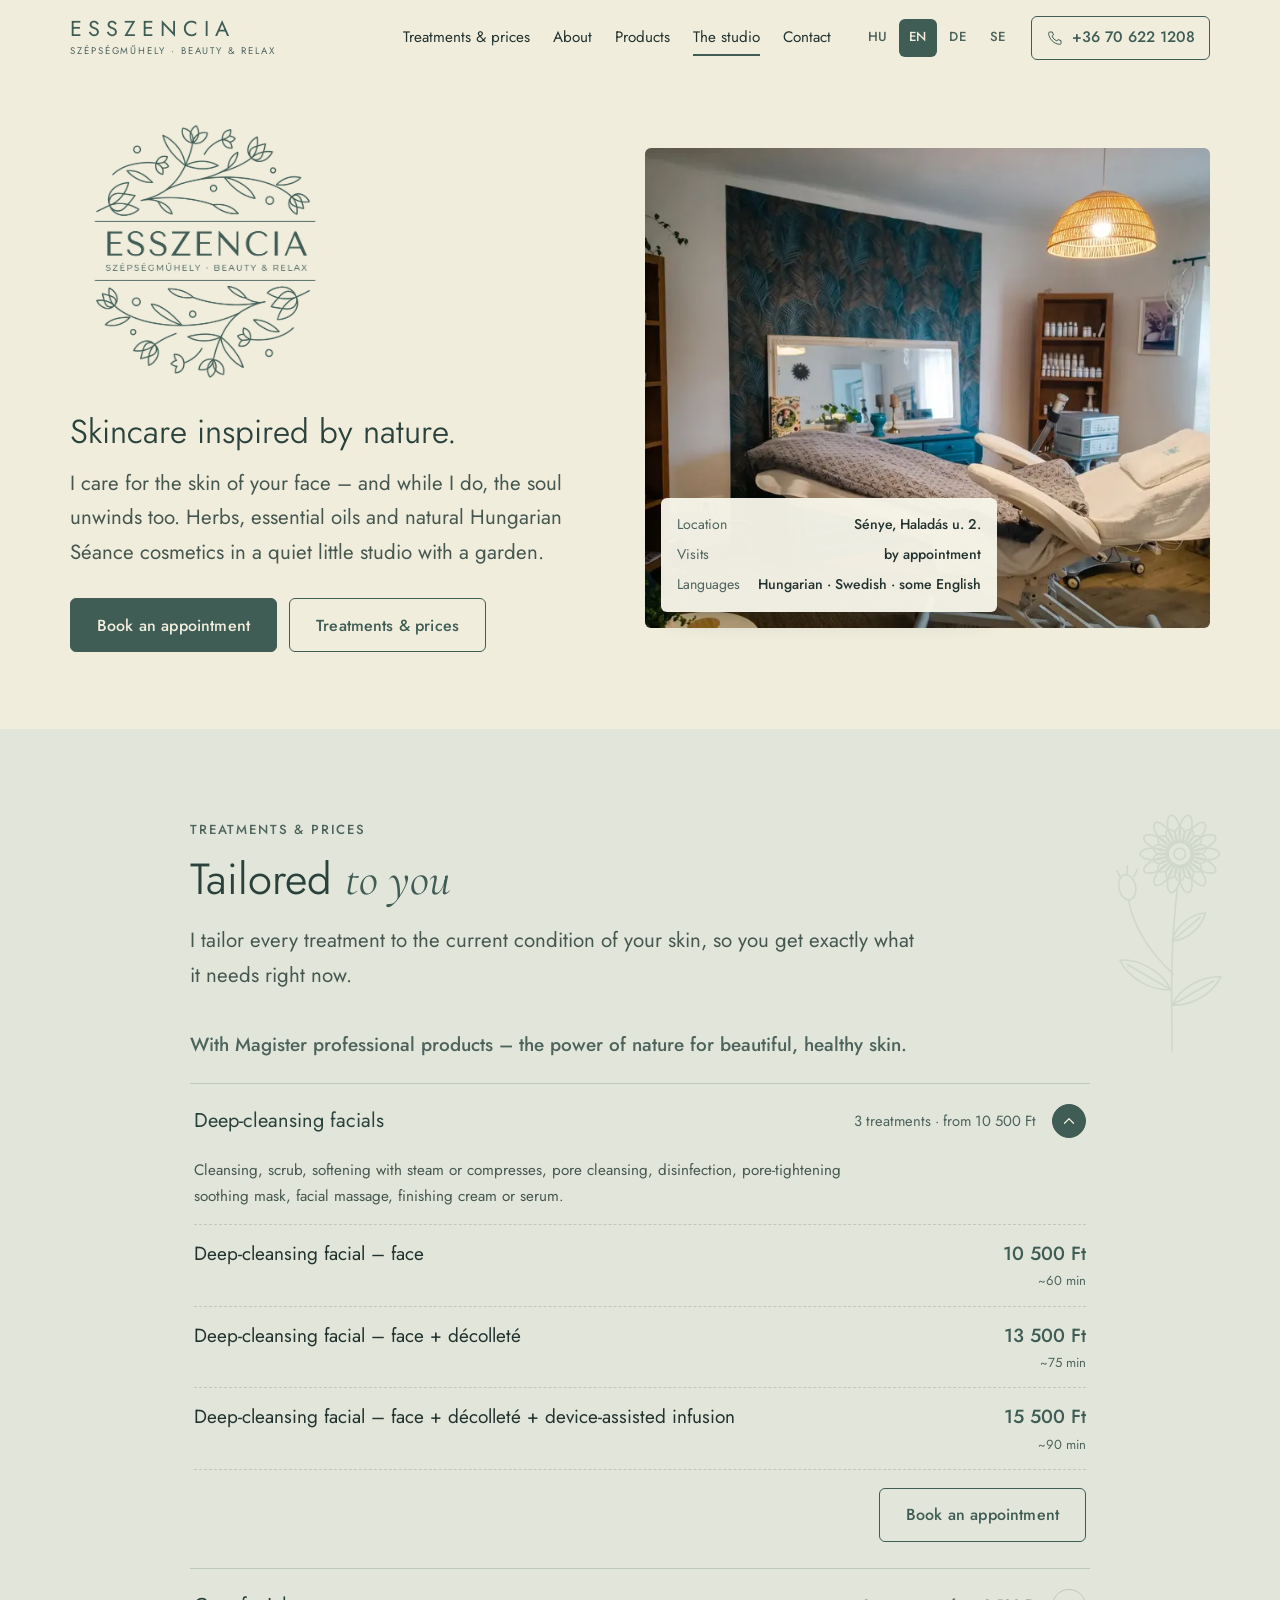
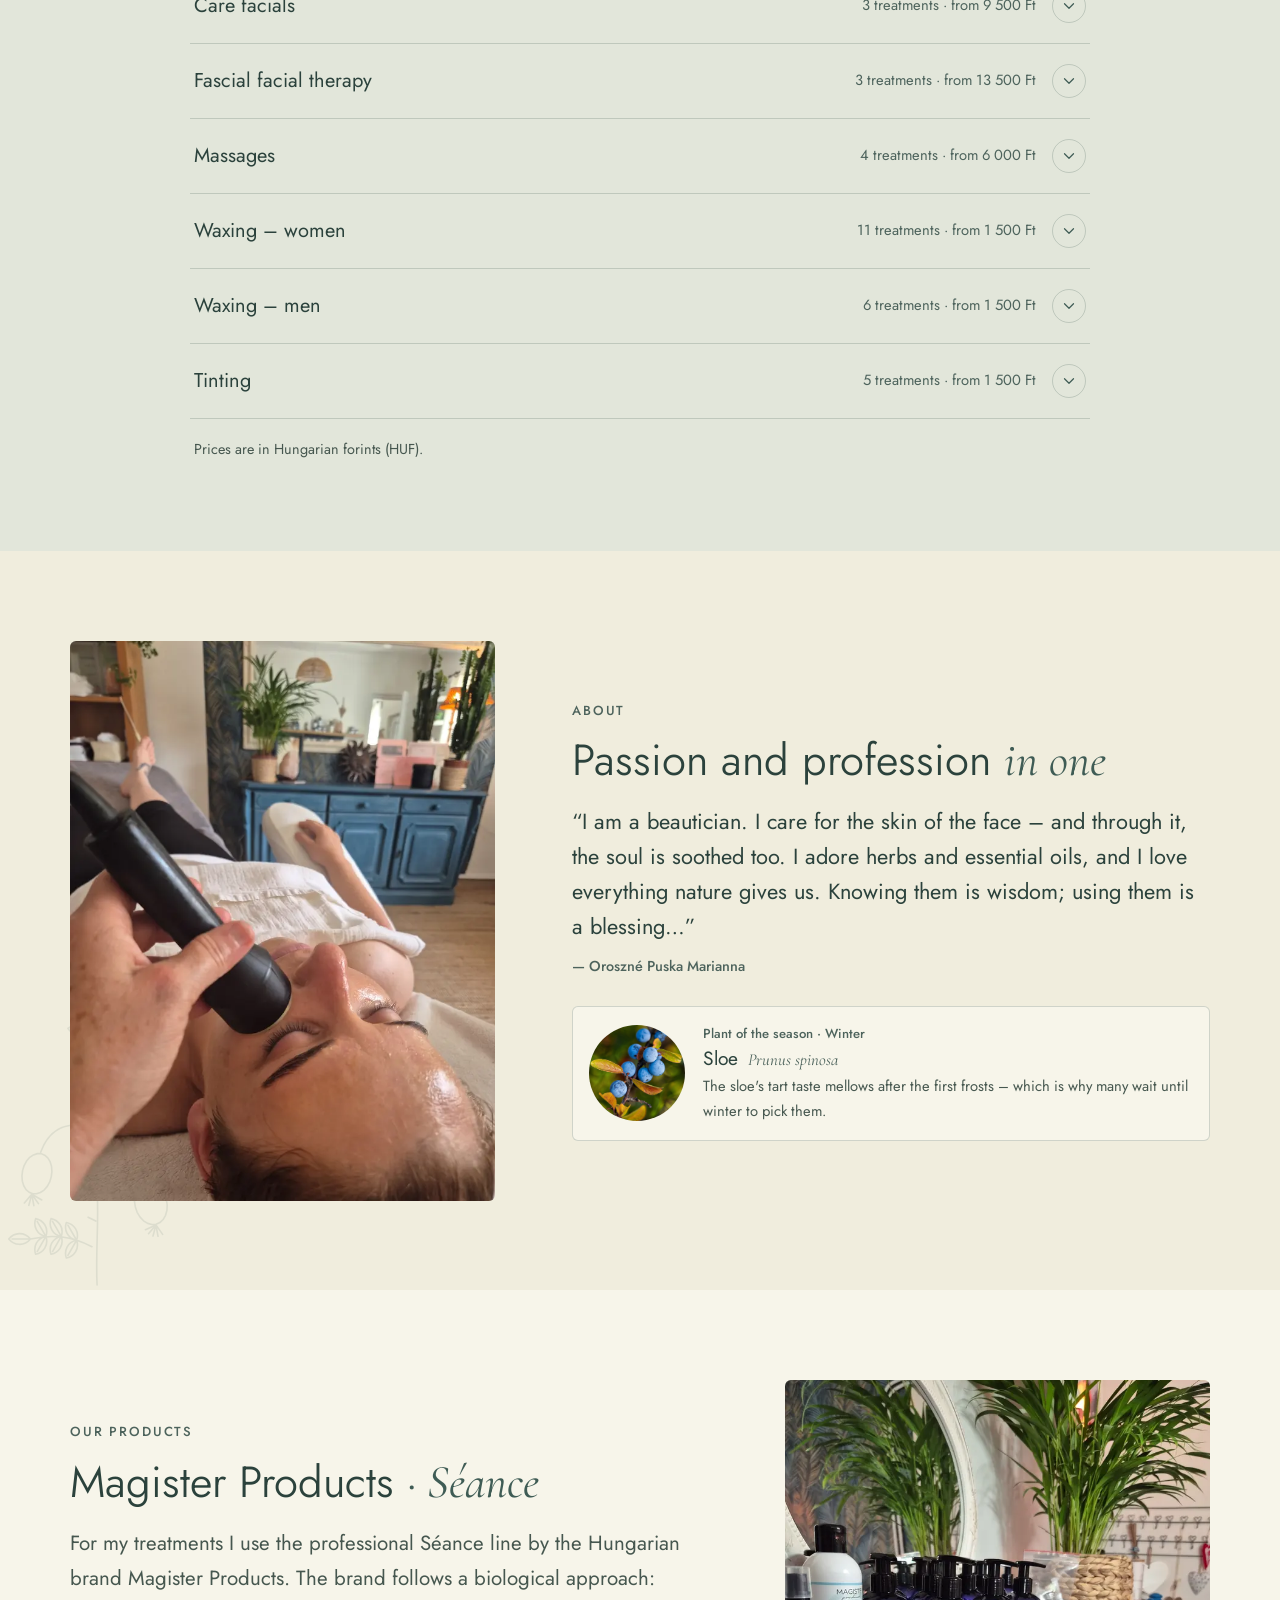
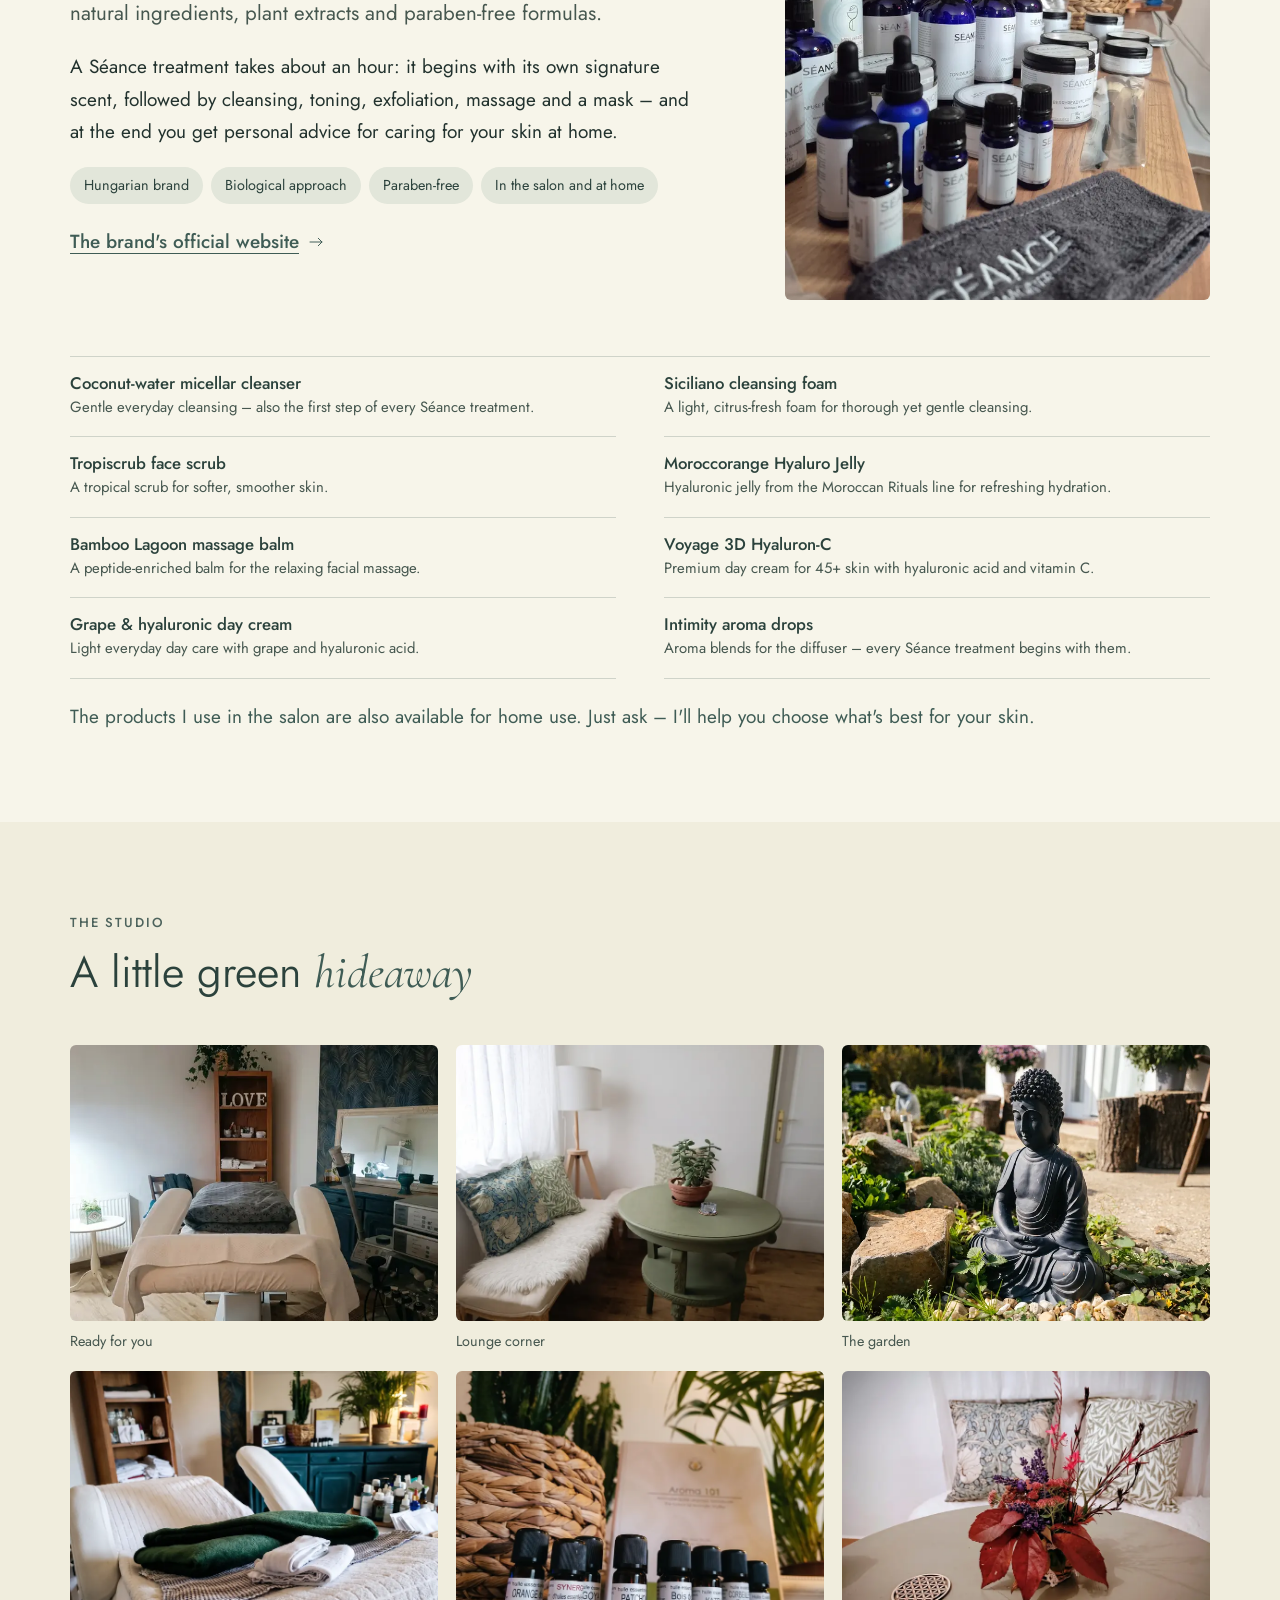
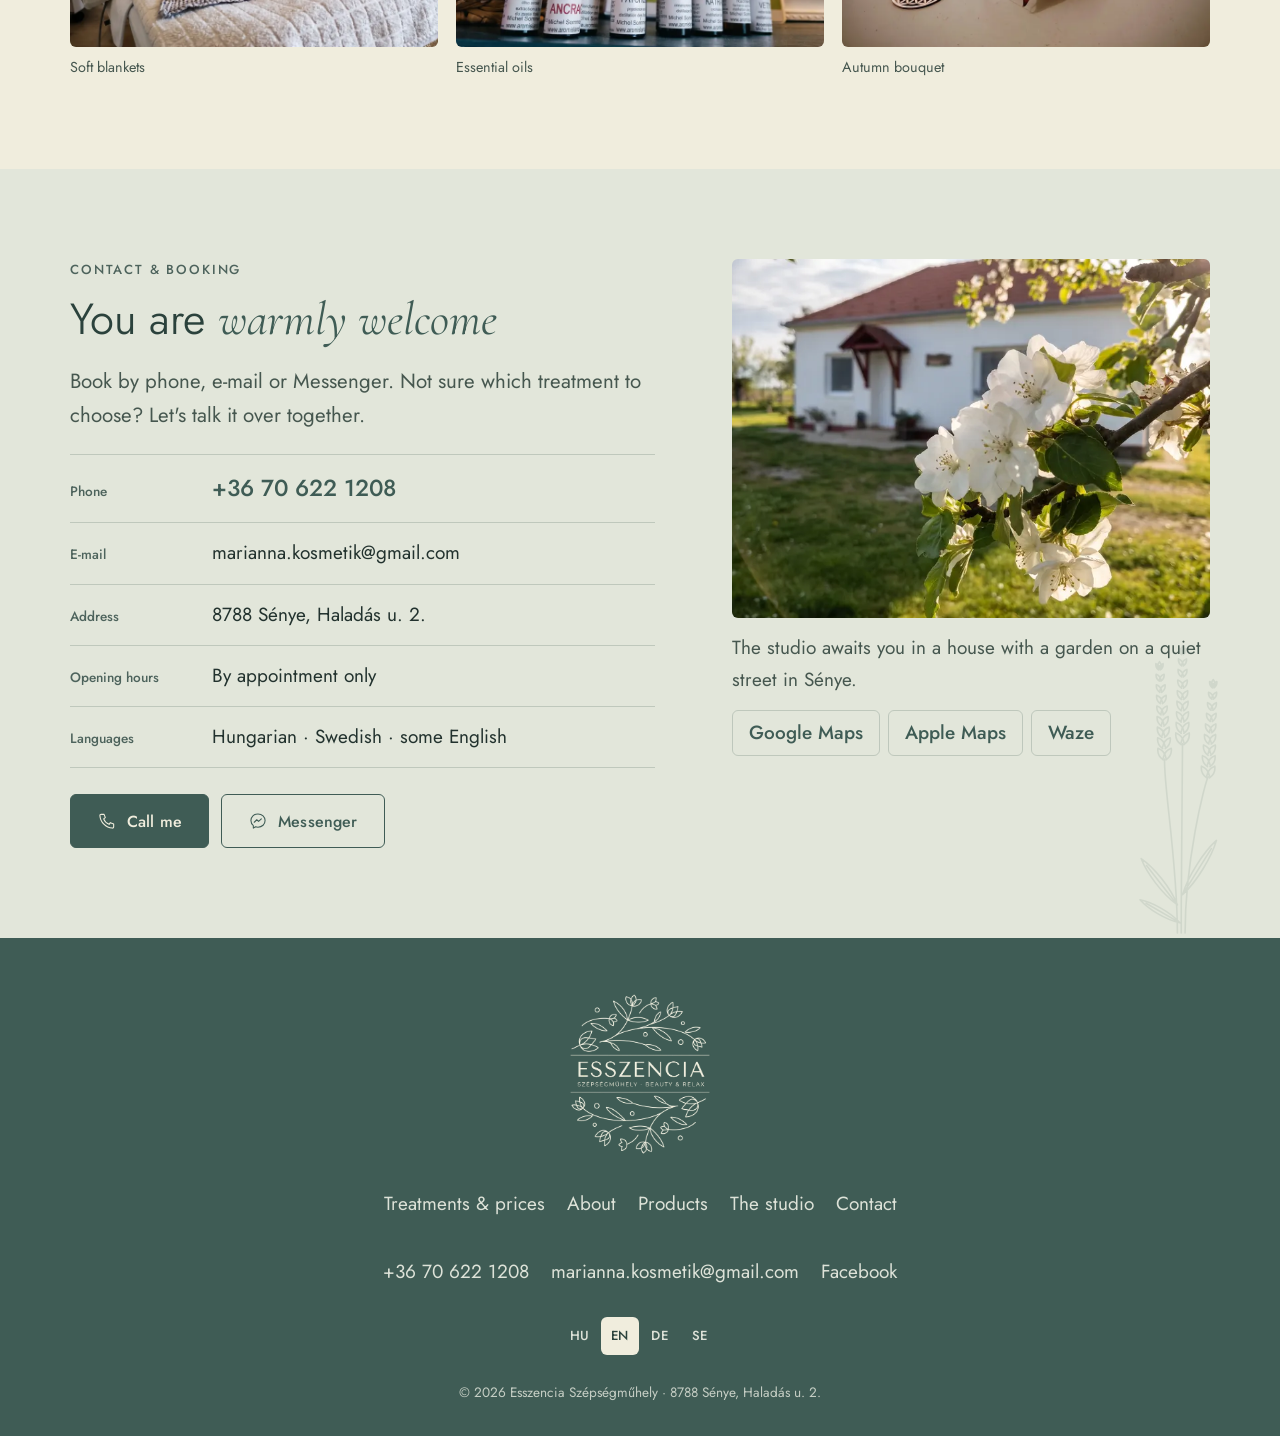
==== adm-esszencia/www/index.html @ ce2be86c "Simpler, calmer layout for an older audience; 15 500 Ft for the 90' facial; SE label for Swedish - P" ====
<!doctype html>
<html lang="hu">
<head>
  <meta charset="utf-8">
  <meta name="viewport" content="width=device-width, initial-scale=1, viewport-fit=cover">
  <title>Esszencia Szépségműhely · Beauty &amp; Relax · Sénye</title>
  <meta name="description" content="Természetközeli kozmetika Sénye szívében. Arckezelések gyógynövényekkel, illóolajokkal és a magyar Magister Products Séance termékeivel. Vi talar svenska.">
  <meta name="theme-color" content="#F0EDDD">
  <link rel="icon" href="favicon.svg" type="image/svg+xml">
  <link rel="apple-touch-icon" href="apple-touch-icon.png">

  <meta property="og:type" content="website">
  <meta property="og:locale" content="hu_HU">
  <meta property="og:title" content="Esszencia Szépségműhely · Beauty &amp; Relax">
  <meta property="og:description" content="Természetközeli arcápolás gyógynövényekkel, illóolajokkal és Séance kozmetikumokkal – Sénye.">
  <meta property="og:image" content="assets/img/og-image.jpg">
  <meta name="twitter:card" content="summary_large_image">

  <link rel="preload" href="assets/fonts/jost-var.woff" as="font" type="font/woff" crossorigin>
  <link rel="stylesheet" href="assets/css/style.css">
  <link rel="preload" as="image" href="assets/img/room-wide-1400.webp" imagesrcset="assets/img/room-wide-800.webp 800w, assets/img/room-wide-1400.webp 1400w, assets/img/room-wide-2000.webp 2000w" imagesizes="(max-width: 900px) 100vw, 52vw">

  <script src="assets/js/early.js"></script>
  <script type="application/ld+json">
  {
    "@context": "https://schema.org",
    "@type": "BeautySalon",
    "name": "Esszencia Szépségműhely · Beauty & Relax",
    "description": "Természetközeli kozmetika gyógynövényekkel, illóolajokkal és Magister Products Séance termékekkel.",
    "telephone": "+36706221208",
    "email": "marianna.kosmetik@gmail.com",
    "address": { "@type": "PostalAddress", "streetAddress": "Haladás u. 2.", "addressLocality": "Sénye", "postalCode": "8788", "addressCountry": "HU" },
    "knowsLanguage": ["hu", "sv", "en"],
    "founder": { "@type": "Person", "name": "Oroszné Puska Marianna" },
    "sameAs": ["https://www.facebook.com/profile.php?id=61572319876098"]
  }
  </script>
</head>
<body>
  <!-- Icon sprite -->
  <svg xmlns="http://www.w3.org/2000/svg" style="display:none">
    <symbol id="i-leaf" viewBox="0 0 24 24"><path fill="none" stroke="currentColor" stroke-width="1.3" stroke-linecap="round" stroke-linejoin="round" d="M4 20C4 11 10 4 20 4c0 10-7 16-16 16Zm0 0 9-9"/></symbol>
    <symbol id="i-sprig" viewBox="0 0 24 24"><g fill="none" stroke="currentColor" stroke-width="1.2" stroke-linecap="round" stroke-linejoin="round"><path d="M12 22V8"/><path d="M12 14c-4 0-6-2-6-6 4 0 6 2 6 6Zm0-3c3.5 0 5.5-2 5.5-5.5C14 5.5 12 7.5 12 11Z"/><path d="M12 8c-1.6-1.2-2-3-1-5 1.8.9 2.4 2.7 1 5Z"/></g></symbol>
    <symbol id="i-bud" viewBox="0 0 24 24"><g fill="none" stroke="currentColor" stroke-width="1.2" stroke-linecap="round" stroke-linejoin="round"><path d="M12 21v-7"/><path d="M12 14c-3.5 0-5.5-2.6-5.5-6.2 1.9 0 3.4.7 4.3 1.9C11.2 7 12 5 12 5s.8 2 1.2 4.7c.9-1.2 2.4-1.9 4.3-1.9 0 3.6-2 6.2-5.5 6.2Z"/><path d="M12 18c-2 0-3.5-1-4-2.6"/></g></symbol>
    <symbol id="i-drop" viewBox="0 0 24 24"><path fill="none" stroke="currentColor" stroke-width="1.2" stroke-linejoin="round" d="M12 3s6 6.4 6 11a6 6 0 0 1-12 0c0-4.6 6-11 6-11Z"/><path fill="none" stroke="currentColor" stroke-width="1.2" stroke-linecap="round" d="M9.5 15a2.6 2.6 0 0 0 2.5 2.5"/></symbol>
    <symbol id="i-petal" viewBox="0 0 24 24"><path fill="none" stroke="currentColor" stroke-width="1.3" stroke-linecap="round" stroke-linejoin="round" d="M12 3c4 3 6 6.5 6 10a6 6 0 0 1-12 0c0-3.5 2-7 6-10Zm0 4v13"/></symbol>
    <symbol id="i-phone" viewBox="0 0 24 24"><path fill="none" stroke="currentColor" stroke-width="1.3" stroke-linejoin="round" d="M5 4h3.5l1.5 4-2 1.5a11 11 0 0 0 6.5 6.5L16 14l4 1.5V19a1.5 1.5 0 0 1-1.6 1.5C10.6 20 4 13.4 3.5 5.6A1.5 1.5 0 0 1 5 4Z"/></symbol>
    <symbol id="i-mail" viewBox="0 0 24 24"><g fill="none" stroke="currentColor" stroke-width="1.3" stroke-linejoin="round"><rect x="3" y="5" width="18" height="14"/><path d="m4 7 8 6 8-6"/></g></symbol>
    <symbol id="i-msg" viewBox="0 0 24 24"><path fill="none" stroke="currentColor" stroke-width="1.3" stroke-linejoin="round" d="M12 3.5c-4.9 0-8.5 3.5-8.5 8 0 2.5 1.1 4.6 2.9 6v3l2.8-1.5c.9.3 1.8.4 2.8.4 4.9 0 8.5-3.5 8.5-7.9S16.9 3.5 12 3.5Z"/><path fill="none" stroke="currentColor" stroke-width="1.3" stroke-linecap="round" stroke-linejoin="round" d="m7.5 13.5 3-3 2.2 2 3.3-3"/></symbol>
    <symbol id="i-arrow" viewBox="0 0 24 24"><path fill="none" stroke="currentColor" stroke-width="1.3" stroke-linecap="round" stroke-linejoin="round" d="M4 12h16m-5-5 5 5-5 5"/></symbol>
    <symbol id="i-chevron" viewBox="0 0 24 24"><path fill="none" stroke="currentColor" stroke-width="1.6" stroke-linecap="round" stroke-linejoin="round" d="m6 9 6 6 6-6"/></symbol>
    <symbol id="i-close" viewBox="0 0 24 24"><path fill="none" stroke="currentColor" stroke-width="1.4" stroke-linecap="round" d="m6 6 12 12M18 6 6 18"/></symbol>
    <symbol id="i-left" viewBox="0 0 24 24"><path fill="none" stroke="currentColor" stroke-width="1.4" stroke-linecap="round" stroke-linejoin="round" d="M20 12H4m5-5-5 5 5 5"/></symbol>
    <symbol id="i-right" viewBox="0 0 24 24"><path fill="none" stroke="currentColor" stroke-width="1.4" stroke-linecap="round" stroke-linejoin="round" d="M4 12h16m-5-5 5 5-5 5"/></symbol>
    <!-- Botanical line drawings (rosehip, lavender, chamomile, calendula, sage) -->
    <symbol id="b-rosehip" viewBox="0 0 170 240"><path fill="none" stroke="currentColor" stroke-width="1.6" stroke-linecap="round" stroke-linejoin="round" vector-effect="non-scaling-stroke" d="M86 236C84 196 92 160 78 124C70 100 74 70 92 40M80 132C100 128 118 136 126 154M78 112C60 108 48 116 42 132M90 46C104 40 116 44 122 56M140.1 169L140.8 173.3L140.6 177.6L139.5 181.5L137.6 184.8L135.1 187.2L132.1 188.5L128.8 188.7L125.5 187.8L122.3 185.8L119.6 182.9L117.3 179.2L115.9 175L115.2 170.7L115.4 166.4L116.5 162.5L118.4 159.2L120.9 156.8L123.9 155.5L127.2 155.3L130.5 156.2L133.7 158.2L136.4 161.1L138.7 164.8L140.1 169ZM132 189l5.2 7.4M132 189l1.6 8.9M132 189l-2.3 8.7M132 189l-5.8 6.9M132 189l-8.2 3.8M50.2 151.4L49 155.4L47.1 158.9L44.6 161.8L41.7 163.7L38.7 164.7L35.7 164.7L32.9 163.5L30.5 161.4L28.7 158.4L27.6 154.8L27.3 150.7L27.8 146.6L29 142.6L30.9 139.1L33.4 136.2L36.3 134.3L39.3 133.3L42.3 133.3L45.1 134.5L47.5 136.6L49.3 139.6L50.4 143.2L50.7 147.3L50.2 151.4ZM35 165l7.8 4.5M35 165l5.2 7.4M35 165l1.6 8.9M35 165l-2.3 8.7M35 165l-5.8 6.9M135.2 65.3L136.3 68.4L136.7 71.5L136.4 74.5L135.5 77.1L134 79.1L132.1 80.4L129.8 81L127.3 80.7L124.8 79.7L122.4 77.9L120.4 75.5L118.8 72.7L117.7 69.6L117.3 66.5L117.6 63.5L118.5 60.9L120 58.9L121.9 57.6L124.2 57L126.7 57.3L129.2 58.3L131.6 60.1L133.6 62.5L135.2 65.3ZM131 81l3.5 6.1M131 81l-0.4 7M131 81l-4.2 5.6M131 81l-6.6 2.4M85 186l-6-3M80 150l6-4M88 88l-6-2M82 206C66 198 52 196 34 200M70 201C72.4 194.1 68 188.3 62 187.1C60 192.9 62.8 199.6 70 201ZM70 201L63.2 189.2M70 201C62.8 202.4 60 209.1 62 214.9C68 213.7 72.4 207.9 70 201ZM70 201L63.2 212.8M58 198C60.4 191.1 56 185.3 50 184.1C48 189.9 50.8 196.6 58 198ZM58 198L51.2 186.2M58 198C50.8 199.4 48 206.1 50 211.9C56 210.7 60.4 204.9 58 198ZM58 198L51.2 209.8M46 198C48.4 191.1 44 185.3 38 184.1C36 189.9 38.8 196.6 46 198ZM46 198L39.2 186.2M46 198C38.8 199.4 36 206.1 38 211.9C44 210.7 48.4 204.9 46 198ZM46 198L39.2 209.8M34 200C28.9 194 21.2 194.9 17 200C21.2 205.1 28.9 206 34 200ZM34 200L19.6 200M88 58C78 44 74 30 74 14M84 50C89.3 54.1 95.8 52.2 98.8 47.4C94.3 43.9 87.6 44.3 84 50ZM84 50L96.6 47.8M84 50C80.4 44.3 73.7 43.9 69.2 47.4C72.2 52.2 78.7 54.1 84 50ZM84 50L71.4 47.8M78 38C83.3 42.1 89.8 40.2 92.8 35.4C88.3 31.9 81.6 32.3 78 38ZM78 38L90.6 35.8M78 38C74.4 32.3 67.7 31.9 63.2 35.4C66.2 40.2 72.7 42.1 78 38ZM78 38L65.4 35.8M74 14C79.5 9.5 78.7 2.8 74 -1C69.3 2.7 68.5 9.5 74 14ZM74 14L74 1.2"/></symbol>
    <symbol id="b-lavender" viewBox="0 0 170 240"><path fill="none" stroke="currentColor" stroke-width="1.6" stroke-linecap="round" stroke-linejoin="round" vector-effect="non-scaling-stroke" d="M80 236C80 180 69.0 120 70 100M68.9 100.7Q64 97.3 64.8 91.6Q70.2 93.5 71.1 99.3M68.9 99.3Q69.8 93.5 75.2 91.6Q76 97.3 71.1 100.7M68.5 91.9Q63.9 88.7 64.6 83.4Q69.7 85.1 70.5 90.6M68.5 90.6Q69.3 85.1 74.4 83.4Q75.1 88.7 70.5 91.9M68 83.1Q63.7 80.1 64.4 75.1Q69.2 76.7 70 81.9M68 81.9Q68.8 76.7 73.6 75.1Q74.3 80.1 70 83.1M67.6 74.3Q63.6 71.5 64.2 66.8Q68.7 68.3 69.4 73.2M67.6 73.2Q68.3 68.3 72.8 66.8Q73.4 71.5 69.4 74.3M67.2 65.5Q63.4 62.9 64 58.6Q68.2 60 68.8 64.5M67.2 64.5Q67.8 60 72 58.6Q72.6 62.9 68.8 65.5M66.7 56.7Q63.3 54.3 63.8 50.3Q67.6 51.6 68.3 55.8M66.7 55.8Q67.4 51.6 71.2 50.3Q71.7 54.3 68.3 56.7M66.3 47.9Q63.1 45.7 63.6 42Q67.1 43.2 67.7 47.1M66.3 47.1Q66.9 43.2 70.4 42Q70.9 45.7 67.7 47.9M65.9 39.2Q62.9 37.2 63.4 33.8Q66.6 34.9 67.1 38.3M65.9 38.3Q66.4 34.9 69.6 33.8Q70.1 37.2 67.1 39.2M65.4 30.4Q62.8 28.6 63.2 25.5Q66.1 26.5 66.6 29.6M65.4 29.6Q65.9 26.5 68.8 25.5Q69.2 28.6 66.6 30.4M65.2 30Q63.6 26.7 66 24Q68.4 26.7 66.8 30M86 236C86 180 101.0 120 104 114M102.9 114.7Q98 111.3 98.8 105.6Q104.2 107.5 105.1 113.3M102.9 113.3Q103.8 107.5 109.2 105.6Q110 111.3 105.1 114.7M103.5 105.9Q98.9 102.7 99.6 97.4Q104.7 99.1 105.5 104.6M103.5 104.6Q104.3 99.1 109.4 97.4Q110.1 102.7 105.5 105.9M104 97.1Q99.7 94.1 100.4 89.1Q105.2 90.7 106 95.9M104 95.9Q104.8 90.7 109.6 89.1Q110.3 94.1 106 97.1M104.6 88.3Q100.6 85.5 101.2 80.8Q105.7 82.3 106.4 87.2M104.6 87.2Q105.3 82.3 109.8 80.8Q110.4 85.5 106.4 88.3M105.2 79.5Q101.4 76.9 102 72.6Q106.2 74 106.8 78.5M105.2 78.5Q105.8 74 110 72.6Q110.6 76.9 106.8 79.5M105.7 70.7Q102.3 68.3 102.8 64.3Q106.6 65.6 107.3 69.8M105.7 69.8Q106.4 65.6 110.2 64.3Q110.7 68.3 107.3 70.7M106.3 61.9Q103.1 59.7 103.6 56Q107.1 57.2 107.7 61.1M106.3 61.1Q106.9 57.2 110.4 56Q110.9 59.7 107.7 61.9M106.9 53.2Q103.9 51.2 104.4 47.8Q107.6 48.9 108.1 52.3M106.9 52.3Q107.4 48.9 110.6 47.8Q111.1 51.2 108.1 53.2M107.4 44.4Q104.8 42.6 105.2 39.5Q108.1 40.5 108.6 43.6M107.4 43.6Q107.9 40.5 110.8 39.5Q111.2 42.6 108.6 44.4M107.2 44Q105.6 40.7 108 38Q110.4 40.7 108.8 44M83 236C83 180 83.5 120 84 88M82.9 88.7Q78 85.3 78.8 79.6Q84.2 81.5 85.1 87.3M82.9 87.3Q83.8 81.5 89.2 79.6Q90 85.3 85.1 88.7M83 79.9Q78.4 76.7 79.1 71.4Q84.2 73.1 85 78.6M83 78.6Q83.8 73.1 88.9 71.4Q89.6 76.7 85 79.9M83 71.1Q78.7 68.1 79.4 63.1Q84.2 64.7 85 69.9M83 69.9Q83.8 64.7 88.6 63.1Q89.3 68.1 85 71.1M83.1 62.3Q79.1 59.5 79.7 54.8Q84.2 56.3 84.9 61.2M83.1 61.2Q83.8 56.3 88.3 54.8Q88.9 59.5 84.9 62.3M83.2 53.5Q79.4 50.9 80 46.6Q84.2 48 84.8 52.5M83.2 52.5Q83.8 48 88 46.6Q88.6 50.9 84.8 53.5M83.2 44.7Q79.8 42.3 80.3 38.3Q84.1 39.6 84.8 43.8M83.2 43.8Q83.9 39.6 87.7 38.3Q88.2 42.3 84.8 44.7M83.3 35.9Q80.1 33.7 80.6 30Q84.1 31.2 84.7 35.1M83.3 35.1Q83.9 31.2 87.4 30Q87.9 33.7 84.7 35.9M83.4 27.2Q80.4 25.2 80.9 21.8Q84.1 22.9 84.6 26.3M83.4 26.3Q83.9 22.9 87.1 21.8Q87.6 25.2 84.6 27.2M83.4 18.4Q80.8 16.6 81.2 13.5Q84.1 14.5 84.6 17.6M83.4 17.6Q83.9 14.5 86.8 13.5Q87.2 16.6 84.6 18.4M83.2 18Q81.6 14.7 84 12Q86.4 14.7 84.8 18M80 214C74.8 200.5 61.6 184.6 51.7 177.8C55.9 189 68.2 205.7 80 214ZM80 214L55.9 183.2M84 206C95.5 195.5 106.9 176.1 110.5 163.6C100.8 172.3 88.4 191.1 84 206ZM84 206L106.5 170M82 228C74.4 219.5 60.1 211.8 50.8 210C57.1 217.2 70.8 225.7 82 228ZM82 228L55.5 212.7"/></symbol>
    <symbol id="b-chamomile" viewBox="0 0 170 240"><path fill="none" stroke="currentColor" stroke-width="1.6" stroke-linecap="round" stroke-linejoin="round" vector-effect="non-scaling-stroke" d="M84 236C82 190 74 130 62 74M80 170C94 140 106 120 112 103M78 130C82 96 86 70 86 42M55.7 62a6.3 6.3 0 1 0 12.6 0a6.3 6.3 0 1 0 -12.6 0M64.2 63a0.6 0.6 0 1 0 1.2 0a0.6 0.6 0 1 0 -1.2 0M61.3 65a0.6 0.6 0 1 0 1.2 0a0.6 0.6 0 1 0 -1.2 0M58.5 62.8a0.6 0.6 0 1 0 1.2 0a0.6 0.6 0 1 0 -1.2 0M59.7 59.5a0.6 0.6 0 1 0 1.2 0a0.6 0.6 0 1 0 -1.2 0M63.2 59.6a0.6 0.6 0 1 0 1.2 0a0.6 0.6 0 1 0 -1.2 0M85.2 62L85 62.8L84.2 63.5L82.9 64.1L81.2 64.6L79.3 64.9L77.2 65L75.1 64.9L73.2 64.6L71.6 64.1L70.3 63.5L69.5 62.8L69.2 62L69.5 61.2L70.3 60.5L71.6 59.9L73.2 59.4L75.1 59.1L77.2 59L79.3 59.1L81.2 59.4L82.9 59.9L84.2 60.5L85 61.2L85.2 62ZM82.6 72.8L82 73.4L80.9 73.6L79.5 73.6L77.8 73.2L76 72.6L74.1 71.7L72.3 70.7L70.7 69.5L69.5 68.3L68.6 67.2L68.3 66.2L68.4 65.3L69 64.8L70 64.5L71.4 64.6L73.1 64.9L75 65.5L76.9 66.4L78.7 67.5L80.2 68.6L81.5 69.8L82.3 71L82.7 72L82.6 72.8ZM75.2 81.1L74.4 81.4L73.4 81.1L72.1 80.4L70.8 79.3L69.4 77.9L68.2 76.2L67.1 74.5L66.2 72.7L65.7 71.1L65.5 69.7L65.6 68.6L66.1 67.9L66.9 67.7L67.9 68L69.2 68.7L70.5 69.8L71.9 71.2L73.1 72.8L74.2 74.6L75.1 76.4L75.6 78L75.8 79.4L75.7 80.5L75.2 81.1ZM64.8 85.1L64 84.9L63.2 84.2L62.4 83L61.7 81.4L61.2 79.5L60.9 77.5L60.7 75.4L60.8 73.4L61 71.7L61.5 70.4L62.1 69.5L62.9 69.1L63.7 69.3L64.5 70L65.3 71.2L65.9 72.8L66.5 74.7L66.8 76.8L67 78.8L66.9 80.8L66.6 82.5L66.2 83.8L65.5 84.7L64.8 85.1ZM53.8 83.7L53.1 83.2L52.7 82.2L52.6 80.8L52.7 79.1L53.2 77.2L53.8 75.2L54.6 73.3L55.6 71.6L56.6 70.2L57.7 69.2L58.6 68.7L59.4 68.7L60.1 69.3L60.5 70.3L60.6 71.7L60.5 73.4L60 75.3L59.4 77.3L58.6 79.2L57.6 80.9L56.6 82.3L55.5 83.3L54.6 83.8L53.8 83.7ZM44.6 77.4L44.3 76.7L44.4 75.6L44.9 74.3L45.9 72.8L47.1 71.3L48.6 69.9L50.2 68.5L51.9 67.5L53.4 66.7L54.8 66.4L55.9 66.4L56.6 66.8L56.9 67.5L56.8 68.6L56.3 69.9L55.3 71.4L54.1 72.9L52.6 74.3L51 75.6L49.3 76.7L47.8 77.4L46.4 77.8L45.3 77.8L44.6 77.4ZM39.4 67.6L39.5 66.7L40.1 65.9L41.2 64.9L42.7 64.1L44.5 63.3L46.5 62.7L48.5 62.3L50.5 62.2L52.2 62.2L53.6 62.5L54.6 63L55 63.7L54.9 64.5L54.3 65.4L53.2 66.3L51.7 67.2L49.9 68L47.9 68.6L45.9 69L43.9 69.1L42.2 69.1L40.8 68.8L39.9 68.3L39.4 67.6ZM39.4 56.4L39.9 55.7L40.8 55.2L42.2 54.9L43.9 54.9L45.9 55L47.9 55.4L49.9 56L51.7 56.8L53.2 57.7L54.3 58.6L54.9 59.5L55 60.3L54.6 61L53.6 61.5L52.2 61.8L50.5 61.8L48.5 61.7L46.5 61.3L44.5 60.7L42.7 59.9L41.2 59.1L40.1 58.1L39.5 57.3L39.4 56.4ZM44.6 46.6L45.3 46.2L46.4 46.2L47.8 46.6L49.3 47.3L51 48.4L52.6 49.7L54.1 51.1L55.3 52.6L56.3 54.1L56.8 55.4L56.9 56.5L56.6 57.2L55.9 57.6L54.8 57.6L53.4 57.3L51.9 56.5L50.2 55.5L48.6 54.1L47.1 52.7L45.9 51.2L44.9 49.7L44.4 48.4L44.3 47.3L44.6 46.6ZM53.8 40.3L54.6 40.2L55.5 40.7L56.6 41.7L57.6 43.1L58.6 44.8L59.4 46.7L60 48.7L60.5 50.6L60.6 52.3L60.5 53.7L60.1 54.7L59.4 55.3L58.6 55.3L57.7 54.8L56.6 53.8L55.6 52.4L54.6 50.7L53.8 48.8L53.2 46.8L52.7 44.9L52.6 43.2L52.7 41.8L53.1 40.8L53.8 40.3ZM64.8 38.9L65.5 39.3L66.2 40.2L66.6 41.5L66.9 43.2L67 45.2L66.8 47.2L66.5 49.3L65.9 51.2L65.3 52.8L64.5 54L63.7 54.7L62.9 54.9L62.1 54.5L61.5 53.6L61 52.3L60.8 50.6L60.7 48.6L60.9 46.5L61.2 44.5L61.7 42.6L62.4 41L63.2 39.8L64 39.1L64.8 38.9ZM75.2 42.9L75.7 43.5L75.8 44.6L75.6 46L75.1 47.6L74.2 49.4L73.1 51.2L71.9 52.8L70.5 54.2L69.2 55.3L67.9 56L66.9 56.3L66.1 56.1L65.6 55.4L65.5 54.3L65.7 52.9L66.2 51.3L67.1 49.5L68.2 47.8L69.4 46.1L70.8 44.7L72.1 43.6L73.4 42.9L74.4 42.6L75.2 42.9ZM82.6 51.2L82.7 52L82.3 53L81.5 54.2L80.2 55.4L78.7 56.5L76.9 57.6L75 58.5L73.1 59.1L71.4 59.4L70 59.5L69 59.2L68.4 58.7L68.3 57.8L68.6 56.8L69.5 55.7L70.7 54.5L72.3 53.3L74.1 52.3L76 51.4L77.8 50.8L79.5 50.4L80.9 50.4L82 50.6L82.6 51.2ZM106.5 92a5.5 5.5 0 1 0 10.9 0a5.5 5.5 0 1 0 -10.9 0M113.8 92.9a0.6 0.6 0 1 0 1.2 0a0.6 0.6 0 1 0 -1.2 0M111.3 94.6a0.6 0.6 0 1 0 1.2 0a0.6 0.6 0 1 0 -1.2 0M108.9 92.7a0.6 0.6 0 1 0 1.2 0a0.6 0.6 0 1 0 -1.2 0M109.9 89.8a0.6 0.6 0 1 0 1.2 0a0.6 0.6 0 1 0 -1.2 0M113 90a0.6 0.6 0 1 0 1.2 0a0.6 0.6 0 1 0 -1.2 0M132.2 92L131.9 92.7L131.2 93.3L130.1 93.8L128.7 94.3L127 94.5L125.2 94.6L123.4 94.5L121.7 94.3L120.3 93.8L119.2 93.3L118.5 92.7L118.2 92L118.5 91.3L119.2 90.7L120.3 90.2L121.7 89.7L123.4 89.5L125.2 89.4L127 89.5L128.7 89.7L130.1 90.2L131.2 90.7L131.9 91.3L132.2 92ZM129.8 101.4L129.3 101.8L128.4 102.1L127.2 102L125.7 101.7L124.1 101.2L122.5 100.4L120.9 99.5L119.6 98.5L118.5 97.5L117.7 96.5L117.4 95.6L117.5 94.9L118 94.4L119 94.2L120.2 94.2L121.7 94.5L123.3 95.1L124.9 95.8L126.4 96.7L127.8 97.8L128.9 98.8L129.6 99.8L129.9 100.7L129.8 101.4ZM123.4 108.6L122.8 108.8L121.8 108.6L120.8 108L119.6 107L118.5 105.8L117.4 104.3L116.4 102.8L115.7 101.3L115.2 99.9L115 98.6L115.1 97.7L115.5 97.1L116.2 96.9L117.1 97.2L118.2 97.8L119.4 98.7L120.5 100L121.6 101.4L122.6 102.9L123.3 104.4L123.8 105.9L124 107.1L123.9 108L123.4 108.6ZM114.4 112L113.7 111.8L113 111.2L112.4 110.2L111.8 108.8L111.3 107.2L111 105.4L110.9 103.6L110.9 101.9L111.2 100.4L111.6 99.3L112.1 98.5L112.8 98.2L113.4 98.3L114.2 99L114.8 100L115.4 101.4L115.9 103L116.2 104.8L116.3 106.6L116.2 108.3L116 109.8L115.6 110.9L115.1 111.7L114.4 112ZM104.9 110.8L104.3 110.4L104 109.5L103.9 108.3L104 106.8L104.3 105.1L104.9 103.4L105.6 101.8L106.4 100.3L107.3 99.1L108.2 98.2L109.1 97.8L109.8 97.8L110.3 98.3L110.7 99.2L110.8 100.4L110.7 101.9L110.3 103.5L109.8 105.3L109 106.9L108.2 108.4L107.3 109.6L106.4 110.4L105.6 110.9L104.9 110.8ZM96.9 105.4L96.6 104.7L96.8 103.8L97.2 102.6L98 101.4L99.1 100.1L100.4 98.8L101.8 97.7L103.2 96.8L104.6 96.1L105.8 95.8L106.7 95.8L107.3 96.1L107.6 96.8L107.5 97.7L107 98.9L106.2 100.1L105.1 101.4L103.8 102.7L102.4 103.8L101 104.7L99.7 105.4L98.5 105.7L97.5 105.7L96.9 105.4ZM92.4 96.8L92.5 96.1L93 95.3L94 94.5L95.3 93.8L96.8 93.2L98.6 92.6L100.3 92.3L102 92.1L103.5 92.2L104.7 92.5L105.6 92.9L105.9 93.5L105.9 94.2L105.3 95L104.4 95.8L103.1 96.5L101.5 97.2L99.8 97.7L98 98L96.4 98.2L94.9 98.1L93.7 97.9L92.8 97.4L92.4 96.8ZM92.4 87.2L92.8 86.6L93.7 86.1L94.9 85.9L96.4 85.8L98 86L99.8 86.3L101.5 86.8L103.1 87.5L104.4 88.2L105.3 89L105.9 89.8L105.9 90.5L105.6 91.1L104.7 91.5L103.5 91.8L102 91.9L100.3 91.7L98.6 91.4L96.8 90.8L95.3 90.2L94 89.5L93 88.7L92.5 87.9L92.4 87.2ZM96.9 78.6L97.5 78.3L98.5 78.3L99.7 78.6L101 79.3L102.4 80.2L103.8 81.3L105.1 82.6L106.2 83.9L107 85.1L107.5 86.3L107.6 87.2L107.3 87.9L106.7 88.2L105.8 88.2L104.6 87.9L103.2 87.2L101.8 86.3L100.4 85.2L99.1 83.9L98 82.6L97.2 81.4L96.8 80.2L96.6 79.3L96.9 78.6ZM104.9 73.2L105.6 73.1L106.4 73.6L107.3 74.4L108.2 75.6L109 77.1L109.8 78.7L110.3 80.5L110.7 82.1L110.8 83.6L110.7 84.8L110.3 85.7L109.8 86.2L109.1 86.2L108.2 85.8L107.3 84.9L106.4 83.7L105.6 82.2L104.9 80.6L104.3 78.9L104 77.2L103.9 75.7L104 74.5L104.3 73.6L104.9 73.2ZM114.4 72L115.1 72.3L115.6 73.1L116 74.2L116.2 75.7L116.3 77.4L116.2 79.2L115.9 81L115.4 82.6L114.8 84L114.2 85L113.4 85.7L112.8 85.8L112.1 85.5L111.6 84.7L111.2 83.6L110.9 82.1L110.9 80.4L111 78.6L111.3 76.8L111.8 75.2L112.4 73.8L113 72.8L113.7 72.2L114.4 72ZM123.4 75.4L123.9 76L124 76.9L123.8 78.1L123.3 79.6L122.6 81.1L121.6 82.6L120.5 84L119.4 85.3L118.2 86.2L117.1 86.8L116.2 87.1L115.5 86.9L115.1 86.3L115 85.4L115.2 84.1L115.7 82.7L116.4 81.2L117.4 79.7L118.5 78.2L119.6 77L120.8 76L121.8 75.4L122.8 75.2L123.4 75.4ZM129.8 82.6L129.9 83.3L129.6 84.2L128.9 85.2L127.8 86.2L126.4 87.3L124.9 88.2L123.3 88.9L121.7 89.5L120.2 89.8L119 89.8L118 89.6L117.5 89.1L117.4 88.4L117.7 87.5L118.5 86.5L119.6 85.5L120.9 84.5L122.5 83.6L124.1 82.8L125.7 82.3L127.2 82L128.4 81.9L129.3 82.2L129.8 82.6ZM81.8 34a4.2 4.2 0 1 0 8.4 0a4.2 4.2 0 1 0 -8.4 0M87.3 34.7a0.6 0.6 0 1 0 1.2 0a0.6 0.6 0 1 0 -1.2 0M85.3 36a0.6 0.6 0 1 0 1.2 0a0.6 0.6 0 1 0 -1.2 0M83.5 34.6a0.6 0.6 0 1 0 1.2 0a0.6 0.6 0 1 0 -1.2 0M84.3 32.3a0.6 0.6 0 1 0 1.2 0a0.6 0.6 0 1 0 -1.2 0M86.6 32.4a0.6 0.6 0 1 0 1.2 0a0.6 0.6 0 1 0 -1.2 0M101.5 34L101.3 34.5L100.8 35L99.9 35.4L98.8 35.7L97.5 35.9L96.2 36L94.8 35.9L93.5 35.7L92.4 35.4L91.5 35L91 34.5L90.8 34L91 33.5L91.5 33L92.4 32.6L93.5 32.3L94.8 32.1L96.2 32L97.5 32.1L98.8 32.3L99.9 32.6L100.8 33L101.3 33.5L101.5 34ZM99.7 41.2L99.3 41.6L98.6 41.8L97.7 41.7L96.6 41.5L95.3 41.1L94.1 40.5L92.9 39.8L91.8 39L91 38.2L90.4 37.4L90.2 36.8L90.3 36.2L90.7 35.9L91.3 35.7L92.3 35.7L93.4 35.9L94.7 36.4L95.9 36.9L97.1 37.6L98.2 38.4L99 39.2L99.6 40L99.8 40.7L99.7 41.2ZM94.8 46.8L94.3 46.9L93.6 46.7L92.8 46.3L91.9 45.5L91 44.6L90.1 43.5L89.4 42.3L88.8 41.1L88.5 40L88.3 39.1L88.4 38.4L88.7 38L89.3 37.8L90 38L90.8 38.4L91.7 39.2L92.6 40.1L93.4 41.2L94.1 42.4L94.7 43.6L95.1 44.7L95.2 45.6L95.1 46.3L94.8 46.8ZM87.9 49.4L87.3 49.3L86.8 48.8L86.3 48L85.8 46.9L85.5 45.7L85.2 44.3L85.1 42.9L85.2 41.6L85.4 40.5L85.7 39.6L86.1 39L86.6 38.8L87.1 38.9L87.7 39.4L88.2 40.2L88.6 41.2L89 42.5L89.2 43.8L89.3 45.2L89.3 46.5L89.1 47.7L88.8 48.6L88.4 49.1L87.9 49.4ZM80.5 48.5L80.1 48.1L79.8 47.5L79.7 46.5L79.8 45.4L80.1 44.1L80.5 42.8L81.1 41.5L81.7 40.4L82.4 39.5L83.1 38.8L83.7 38.5L84.3 38.5L84.7 38.8L85 39.5L85.1 40.5L85 41.6L84.7 42.9L84.3 44.2L83.7 45.5L83.1 46.6L82.4 47.5L81.7 48.2L81.1 48.5L80.5 48.5ZM74.4 44.3L74.2 43.8L74.3 43.1L74.6 42.2L75.3 41.2L76.1 40.2L77.1 39.2L78.2 38.4L79.3 37.7L80.3 37.2L81.2 36.9L81.9 36.9L82.4 37.2L82.6 37.7L82.5 38.4L82.2 39.3L81.6 40.3L80.7 41.3L79.7 42.2L78.6 43.1L77.5 43.8L76.5 44.3L75.6 44.6L74.9 44.5L74.4 44.3ZM71 37.7L71 37.2L71.4 36.6L72.1 36L73.1 35.4L74.3 34.9L75.7 34.5L77 34.2L78.3 34.1L79.5 34.2L80.4 34.3L81 34.7L81.3 35.1L81.3 35.7L80.9 36.3L80.2 36.9L79.2 37.5L78 38L76.6 38.4L75.3 38.6L74 38.8L72.8 38.7L71.9 38.5L71.3 38.2L71 37.7ZM71 30.3L71.3 29.8L71.9 29.5L72.8 29.3L74 29.2L75.3 29.4L76.6 29.6L78 30L79.2 30.5L80.2 31.1L80.9 31.7L81.3 32.3L81.3 32.9L81 33.3L80.4 33.7L79.5 33.8L78.3 33.9L77 33.8L75.7 33.5L74.3 33.1L73.1 32.6L72.1 32L71.4 31.4L71 30.8L71 30.3ZM74.4 23.7L74.9 23.5L75.6 23.4L76.5 23.7L77.5 24.2L78.6 24.9L79.7 25.8L80.7 26.7L81.6 27.7L82.2 28.7L82.5 29.6L82.6 30.3L82.4 30.8L81.9 31.1L81.2 31.1L80.3 30.8L79.3 30.3L78.2 29.6L77.1 28.8L76.1 27.8L75.3 26.8L74.6 25.8L74.3 24.9L74.2 24.2L74.4 23.7ZM80.5 19.5L81.1 19.5L81.7 19.8L82.4 20.5L83.1 21.4L83.7 22.5L84.3 23.8L84.7 25.1L85 26.4L85.1 27.5L85 28.5L84.7 29.2L84.3 29.5L83.7 29.5L83.1 29.2L82.4 28.5L81.7 27.6L81.1 26.5L80.5 25.2L80.1 23.9L79.8 22.6L79.7 21.5L79.8 20.5L80.1 19.9L80.5 19.5ZM87.9 18.6L88.4 18.9L88.8 19.4L89.1 20.3L89.3 21.5L89.3 22.8L89.2 24.2L89 25.5L88.6 26.8L88.2 27.8L87.7 28.6L87.1 29.1L86.6 29.2L86.1 29L85.7 28.4L85.4 27.5L85.2 26.4L85.1 25.1L85.2 23.7L85.5 22.3L85.8 21.1L86.3 20L86.8 19.2L87.3 18.7L87.9 18.6ZM94.8 21.2L95.1 21.7L95.2 22.4L95.1 23.3L94.7 24.4L94.1 25.6L93.4 26.8L92.6 27.9L91.7 28.8L90.8 29.6L90 30L89.3 30.2L88.7 30L88.4 29.6L88.3 28.9L88.5 28L88.8 26.9L89.4 25.7L90.1 24.5L91 23.4L91.9 22.5L92.8 21.7L93.6 21.3L94.3 21.1L94.8 21.2ZM99.7 26.8L99.8 27.3L99.6 28L99 28.8L98.2 29.6L97.1 30.4L95.9 31.1L94.7 31.6L93.4 32.1L92.3 32.3L91.3 32.3L90.7 32.1L90.3 31.8L90.2 31.2L90.4 30.6L91 29.8L91.8 29L92.9 28.2L94.1 27.5L95.3 26.9L96.6 26.5L97.7 26.3L98.6 26.2L99.3 26.4L99.7 26.8ZM82 200L52.6 183M73.2 194.9l-2.6 -8.6M73.2 194.9l-8.8 2M67.3 191.5l-2.6 -8.6M67.3 191.5l-8.8 2M61.4 188.1l-2.6 -8.6M61.4 188.1l-8.8 2M55.5 184.7l-2.6 -8.6M55.5 184.7l-8.8 2M84 186L111.9 166.5M92.4 180.1l8.9 1.2M92.4 180.1l1.9 -8.8M97.9 176.2l8.9 1.2M97.9 176.2l1.9 -8.8M103.5 172.3l8.9 1.2M103.5 172.3l1.9 -8.8M109.1 168.4l8.9 1.2M109.1 168.4l1.9 -8.8M80 156L49.2 141.6M70.8 151.7l-3.4 -8.3M70.8 151.7l-8.6 2.8M64.6 148.8l-3.4 -8.3M64.6 148.8l-8.6 2.8M58.4 145.9l-3.4 -8.3M58.4 145.9l-8.6 2.8M52.3 143.1l-3.4 -8.3M52.3 143.1l-8.6 2.8"/></symbol>
    <symbol id="b-calendula" viewBox="0 0 170 240"><path fill="none" stroke="currentColor" stroke-width="1.6" stroke-linecap="round" stroke-linejoin="round" vector-effect="non-scaling-stroke" d="M84 236C84 200 86 160 80 110M83 176C100 160 114 140 118 118M69 82a9 9 0 1 0 18 0a9 9 0 1 0 -18 0M73.5 82a4.5 4.5 0 1 0 9 0a4.5 4.5 0 1 0 -9 0M109 82L108.6 83.2L107.6 84.3L105.9 85.3L103.8 86L101.2 86.4L98.5 86.6L95.8 86.4L93.2 86L91.1 85.3L89.4 84.3L88.4 83.2L88 82L88.4 80.8L89.4 79.7L91.1 78.7L93.2 78L95.8 77.6L98.5 77.4L101.2 77.6L103.8 78L105.9 78.7L107.6 79.7L108.6 80.8L109 82ZM105.9 95.5L105.1 96.4L103.7 96.9L101.7 97L99.5 96.8L97 96.1L94.5 95L92.1 93.7L90 92.2L88.4 90.6L87.3 89L86.8 87.6L87 86.3L87.8 85.4L89.3 84.9L91.2 84.7L93.5 85L95.9 85.7L98.5 86.8L100.8 88.1L102.9 89.6L104.6 91.2L105.7 92.8L106.1 94.2L105.9 95.5ZM97.3 106.2L96.2 106.7L94.7 106.6L92.9 105.9L90.9 104.6L89 102.9L87.2 100.9L85.6 98.7L84.4 96.4L83.6 94.3L83.3 92.4L83.5 90.8L84.2 89.8L85.4 89.4L86.9 89.5L88.7 90.2L90.6 91.4L92.6 93.1L94.4 95.2L95.9 97.4L97.2 99.6L98 101.8L98.2 103.7L98 105.2L97.3 106.2ZM84.9 112.2L83.7 112.1L82.3 111.4L81 109.9L79.8 108L78.8 105.6L78.1 103L77.6 100.3L77.5 97.8L77.7 95.5L78.3 93.6L79.1 92.4L80.2 91.7L81.5 91.8L82.8 92.6L84.1 94L85.3 96L86.3 98.3L87 101L87.5 103.6L87.6 106.2L87.4 108.5L86.8 110.3L86 111.6L84.9 112.2ZM71.1 112.2L70 111.6L69.2 110.3L68.6 108.5L68.4 106.2L68.5 103.6L69 101L69.7 98.3L70.7 96L71.9 94L73.2 92.6L74.5 91.8L75.8 91.7L76.9 92.4L77.7 93.6L78.3 95.5L78.5 97.8L78.4 100.3L77.9 103L77.2 105.6L76.2 108L75 109.9L73.7 111.4L72.3 112.1L71.1 112.2ZM58.7 106.2L58 105.2L57.8 103.7L58 101.8L58.8 99.6L60.1 97.4L61.6 95.2L63.4 93.1L65.4 91.4L67.3 90.2L69.1 89.5L70.6 89.4L71.8 89.8L72.5 90.8L72.7 92.4L72.4 94.3L71.6 96.4L70.4 98.7L68.8 100.9L67 102.9L65.1 104.6L63.1 105.9L61.3 106.6L59.8 106.7L58.7 106.2ZM50.1 95.5L49.9 94.2L50.3 92.8L51.4 91.2L53.1 89.6L55.2 88.1L57.5 86.8L60.1 85.7L62.5 85L64.8 84.7L66.7 84.9L68.2 85.4L69 86.3L69.2 87.6L68.7 89L67.6 90.6L66 92.2L63.9 93.7L61.5 95L59 96.1L56.5 96.8L54.3 97L52.3 96.9L50.9 96.4L50.1 95.5ZM47 82L47.4 80.8L48.4 79.7L50.1 78.7L52.2 78L54.8 77.6L57.5 77.4L60.2 77.6L62.8 78L64.9 78.7L66.6 79.7L67.6 80.8L68 82L67.6 83.2L66.6 84.3L64.9 85.3L62.8 86L60.2 86.4L57.5 86.6L54.8 86.4L52.2 86L50.1 85.3L48.4 84.3L47.4 83.2L47 82ZM50.1 68.5L50.9 67.6L52.3 67.1L54.3 67L56.5 67.2L59 67.9L61.5 69L63.9 70.3L66 71.8L67.6 73.4L68.7 75L69.2 76.4L69 77.7L68.2 78.6L66.7 79.1L64.8 79.3L62.5 79L60.1 78.3L57.5 77.2L55.2 75.9L53.1 74.4L51.4 72.8L50.3 71.2L49.9 69.8L50.1 68.5ZM58.7 57.8L59.8 57.3L61.3 57.4L63.1 58.1L65.1 59.4L67 61.1L68.8 63.1L70.4 65.3L71.6 67.6L72.4 69.7L72.7 71.6L72.5 73.2L71.8 74.2L70.6 74.6L69.1 74.5L67.3 73.8L65.4 72.6L63.4 70.9L61.6 68.8L60.1 66.6L58.8 64.4L58 62.2L57.8 60.3L58 58.8L58.7 57.8ZM71.1 51.8L72.3 51.9L73.7 52.6L75 54.1L76.2 56L77.2 58.4L77.9 61L78.4 63.7L78.5 66.2L78.3 68.5L77.7 70.4L76.9 71.6L75.8 72.3L74.5 72.2L73.2 71.4L71.9 70L70.7 68L69.7 65.7L69 63L68.5 60.4L68.4 57.8L68.6 55.5L69.2 53.7L70 52.4L71.1 51.8ZM84.9 51.8L86 52.4L86.8 53.7L87.4 55.5L87.6 57.8L87.5 60.4L87 63L86.3 65.7L85.3 68L84.1 70L82.8 71.4L81.5 72.2L80.2 72.3L79.1 71.6L78.3 70.4L77.7 68.5L77.5 66.2L77.6 63.7L78.1 61L78.8 58.4L79.8 56L81 54.1L82.3 52.6L83.7 51.9L84.9 51.8ZM97.3 57.8L98 58.8L98.2 60.3L98 62.2L97.2 64.4L95.9 66.6L94.4 68.8L92.6 70.9L90.6 72.6L88.7 73.8L86.9 74.5L85.4 74.6L84.2 74.2L83.5 73.2L83.3 71.6L83.6 69.7L84.4 67.6L85.6 65.3L87.2 63.1L89 61.1L90.9 59.4L92.9 58.1L94.7 57.4L96.2 57.3L97.3 57.8ZM105.9 68.5L106.1 69.8L105.7 71.2L104.6 72.8L102.9 74.4L100.8 75.9L98.5 77.2L95.9 78.3L93.5 79L91.2 79.3L89.3 79.1L87.8 78.6L87 77.7L86.8 76.4L87.3 75L88.4 73.4L90 71.8L92.1 70.3L94.5 69L97 67.9L99.5 67.2L101.7 67L103.7 67.1L105.1 67.6L105.9 68.5ZM98.5 86.7L98.1 87.6L97.3 88.4L96.2 88.9L94.9 89.2L93.5 89.3L92 89.1L90.6 88.6L89.3 88L88.3 87.1L87.6 86.1L87.2 85.1L87.3 84.1L87.7 83.2L88.4 82.4L89.5 81.9L90.8 81.5L92.2 81.5L93.7 81.7L95.1 82.1L96.4 82.8L97.4 83.7L98.1 84.6L98.5 85.7L98.5 86.7ZM94.4 95.1L93.7 95.7L92.6 96.1L91.4 96.1L90.1 95.9L88.8 95.3L87.6 94.5L86.5 93.5L85.6 92.3L85.1 91.1L84.8 89.9L85 88.8L85.4 87.9L86.2 87.3L87.2 86.9L88.4 86.9L89.7 87.1L91 87.7L92.3 88.5L93.4 89.6L94.2 90.7L94.8 91.9L95 93.1L94.9 94.2L94.4 95.1ZM87.1 100.9L86.1 101.2L85.1 101.1L84 100.6L82.9 99.8L82 98.7L81.2 97.4L80.7 96L80.4 94.6L80.4 93.2L80.7 92.1L81.3 91.2L82.1 90.6L83.1 90.3L84.2 90.4L85.3 90.9L86.3 91.7L87.3 92.8L88 94.1L88.6 95.5L88.8 96.9L88.8 98.2L88.5 99.4L87.9 100.3L87.1 100.9ZM78 103L77 102.8L76.1 102.2L75.3 101.3L74.7 100.1L74.3 98.7L74.2 97.2L74.3 95.8L74.7 94.4L75.3 93.2L76.1 92.3L77 91.7L78 91.5L79 91.7L79.9 92.3L80.7 93.2L81.3 94.4L81.7 95.8L81.8 97.2L81.7 98.7L81.3 100.1L80.7 101.3L79.9 102.2L79 102.8L78 103ZM68.9 100.9L68.1 100.3L67.5 99.4L67.2 98.2L67.2 96.9L67.4 95.5L68 94.1L68.7 92.8L69.7 91.7L70.7 90.9L71.8 90.4L72.9 90.3L73.9 90.6L74.7 91.2L75.3 92.1L75.6 93.2L75.6 94.6L75.3 96L74.8 97.4L74 98.7L73.1 99.8L72 100.6L70.9 101.1L69.9 101.2L68.9 100.9ZM61.6 95.1L61.1 94.2L61 93.1L61.2 91.9L61.8 90.7L62.6 89.6L63.7 88.5L65 87.7L66.3 87.1L67.6 86.9L68.8 86.9L69.8 87.3L70.6 87.9L71 88.8L71.2 89.9L70.9 91.1L70.4 92.3L69.5 93.5L68.4 94.5L67.2 95.3L65.9 95.9L64.6 96.1L63.4 96.1L62.3 95.7L61.6 95.1ZM57.5 86.7L57.5 85.7L57.9 84.6L58.6 83.7L59.6 82.8L60.9 82.1L62.3 81.7L63.8 81.5L65.2 81.5L66.5 81.9L67.6 82.4L68.3 83.2L68.7 84.1L68.8 85.1L68.4 86.1L67.7 87.1L66.7 88L65.4 88.6L64 89.1L62.5 89.3L61.1 89.2L59.8 88.9L58.7 88.4L57.9 87.6L57.5 86.7ZM57.5 77.3L57.9 76.4L58.7 75.6L59.8 75.1L61.1 74.8L62.5 74.7L64 74.9L65.4 75.4L66.7 76L67.7 76.9L68.4 77.9L68.8 78.9L68.7 79.9L68.3 80.8L67.6 81.6L66.5 82.1L65.2 82.5L63.8 82.5L62.3 82.3L60.9 81.9L59.6 81.2L58.6 80.3L57.9 79.4L57.5 78.3L57.5 77.3ZM61.6 68.9L62.3 68.3L63.4 67.9L64.6 67.9L65.9 68.1L67.2 68.7L68.4 69.5L69.5 70.5L70.4 71.7L70.9 72.9L71.2 74.1L71 75.2L70.6 76.1L69.8 76.7L68.8 77.1L67.6 77.1L66.3 76.9L65 76.3L63.7 75.5L62.6 74.4L61.8 73.3L61.2 72.1L61 70.9L61.1 69.8L61.6 68.9ZM68.9 63.1L69.9 62.8L70.9 62.9L72 63.4L73.1 64.2L74 65.3L74.8 66.6L75.3 68L75.6 69.4L75.6 70.8L75.3 71.9L74.7 72.8L73.9 73.4L72.9 73.7L71.8 73.6L70.7 73.1L69.7 72.3L68.7 71.2L68 69.9L67.4 68.5L67.2 67.1L67.2 65.8L67.5 64.6L68.1 63.7L68.9 63.1ZM78 61L79 61.2L79.9 61.8L80.7 62.7L81.3 63.9L81.7 65.3L81.8 66.8L81.7 68.2L81.3 69.6L80.7 70.8L79.9 71.7L79 72.3L78 72.5L77 72.3L76.1 71.7L75.3 70.8L74.7 69.6L74.3 68.2L74.2 66.8L74.3 65.3L74.7 63.9L75.3 62.7L76.1 61.8L77 61.2L78 61ZM87.1 63.1L87.9 63.7L88.5 64.6L88.8 65.8L88.8 67.1L88.6 68.5L88 69.9L87.3 71.2L86.3 72.3L85.3 73.1L84.2 73.6L83.1 73.7L82.1 73.4L81.3 72.8L80.7 71.9L80.4 70.8L80.4 69.4L80.7 68L81.2 66.6L82 65.3L82.9 64.2L84 63.4L85.1 62.9L86.1 62.8L87.1 63.1ZM94.4 68.9L94.9 69.8L95 70.9L94.8 72.1L94.2 73.3L93.4 74.4L92.3 75.5L91 76.3L89.7 76.9L88.4 77.1L87.2 77.1L86.2 76.7L85.4 76.1L85 75.2L84.8 74.1L85.1 72.9L85.6 71.7L86.5 70.5L87.6 69.5L88.8 68.7L90.1 68.1L91.4 67.9L92.6 67.9L93.7 68.3L94.4 68.9ZM98.5 77.3L98.5 78.3L98.1 79.4L97.4 80.3L96.4 81.2L95.1 81.9L93.7 82.3L92.2 82.5L90.8 82.5L89.5 82.1L88.4 81.6L87.7 80.8L87.3 79.9L87.2 78.9L87.6 77.9L88.3 76.9L89.3 76L90.6 75.4L92 74.9L93.5 74.7L94.9 74.8L96.2 75.1L97.3 75.6L98.1 76.4L98.5 77.3ZM125.4 109.4L124.6 111.8L123.5 114.1L122 115.9L120.4 117.1L118.6 117.8L116.9 117.8L115.3 117.1L114 115.8L113 114L112.5 111.7L112.3 109.2L112.6 106.6L113.4 104.2L114.5 101.9L116 100.1L117.6 98.9L119.4 98.2L121.1 98.2L122.7 98.9L124 100.2L125 102L125.5 104.3L125.7 106.8L125.4 109.4ZM114 100l-3-6M119 98l0-7M124 101l3-6M84 200C77.1 185.6 59.2 176.9 45.9 178C51.6 190.1 68.1 201.2 84 200ZM84 200L51.6 181.3M85 188C101.7 189.3 118.9 177.7 124.8 165C110.8 163.8 92.2 172.9 85 188ZM85 188L118.9 168.4M84 150C81 137.7 68.6 128.7 58 128.1C60.4 138.5 71.4 149.2 84 150ZM84 150L61.9 131.4"/></symbol>
    <symbol id="b-sage" viewBox="0 0 170 240"><path fill="none" stroke="currentColor" stroke-width="1.6" stroke-linecap="round" stroke-linejoin="round" vector-effect="non-scaling-stroke" d="M85 236C85 190 82 140 84 60M84.8 216L78.8 212M78.8 212C74.5 192.8 55.8 183.6 39.8 187.6C43.2 203.8 59.7 216.6 78.8 212ZM78.8 212L45.6 191.3M84.8 216L90.8 212M90.8 212C109.9 216.6 126.4 203.8 129.8 187.6C113.8 183.6 95.1 192.8 90.8 212ZM90.8 212L124 191.3M84.5 182L78.5 178M78.5 178C74.4 159.6 56.6 150.8 41.1 154.7C44.4 170.2 60.1 182.5 78.5 178ZM78.5 178L46.7 158.2M84.5 182L90.5 178M90.5 178C108.8 182.5 124.5 170.2 127.8 154.7C112.4 150.8 94.5 159.6 90.5 178ZM90.5 178L122.2 158.2M84.1 148L78.1 144M78.1 144C74.8 127.8 59.4 120.2 45.9 123.9C48.5 137.5 62.1 148.1 78.1 144ZM78.1 144L50.7 126.9M84.1 148L90.1 144M90.1 144C106.1 148.1 119.7 137.5 122.3 123.9C108.9 120.2 93.4 127.8 90.1 144ZM90.1 144L117.5 126.9M83.8 116L77.8 112M77.8 112C75.4 99.9 64 94.4 54.1 97.2C55.9 107.4 65.9 115.2 77.8 112ZM77.8 112L57.6 99.4M83.8 116L89.8 112M89.8 112C101.7 115.2 111.7 107.4 113.5 97.2C103.6 94.4 92.2 99.9 89.8 112ZM89.8 112L110 99.4M84 92c-7-2-11-7-10-12M84 92c7-2 11-7 10-12M84 83c-7-2-11-7-10-12M84 83c7-2 11-7 10-12M84 74c-7-2-11-7-10-12M84 74c7-2 11-7 10-12M84 65c-7-2-11-7-10-12M84 65c7-2 11-7 10-12M84 56c-7-2-11-7-10-12M84 56c7-2 11-7 10-12M83 46Q81 41 84 37Q87 41 85 46"/></symbol>
  </svg>

  <a class="skip-link" href="#main">Ugrás a tartalomhoz</a>

  <!-- ============ HEADER ============ -->
  <header class="site-header" id="top">
    <div class="wrap header-inner">
      <a class="brand" href="#top" aria-label="Esszencia Szépségműhely – az oldal teteje">
        <span class="brand__name">ESSZENCIA</span>
        <span class="brand__sub">Szépségműhely · Beauty &amp; Relax</span>
      </a>
      <nav class="nav" aria-label="Fő navigáció">
        <a class="nav-link" href="#kezelesek">Kezelések &amp; árak</a>
        <a class="nav-link" href="#rolam">Bemutatkozás</a>
        <a class="nav-link" href="#termekek">Termékek</a>
        <a class="nav-link" href="#muhely">A műhely</a>
        <a class="nav-link" href="#kapcsolat">Kapcsolat</a>
      </nav>
      <div class="header-tools">
        <div class="lang-switch" role="group" aria-label="Nyelv választása"><button type="button" data-lang="hu" lang="hu" aria-label="Magyar" aria-pressed="true">HU</button><button type="button" data-lang="en" lang="en" aria-label="English" aria-pressed="false">EN</button><button type="button" data-lang="de" lang="de" aria-label="Deutsch" aria-pressed="false">DE</button><button type="button" data-lang="sv" lang="sv" aria-label="Svenska" aria-pressed="false">SE</button></div>
        <a class="header-phone" href="tel:+36706221208" aria-label="Hívás: +36 70 622 1208"><svg aria-hidden="true"><use href="#i-phone"/></svg><span>+36 70 622 1208</span></a>
        <button class="menu-btn" type="button" aria-controls="mobile-nav" aria-expanded="false"><span class="menu-btn__lines" aria-hidden="true"></span><span data-menu-label>Menü</span></button>
      </div>
    </div>
  </header>

  <nav class="mobile-nav" id="mobile-nav" aria-label="Mobil navigáció">
    <div class="lang-switch" role="group" aria-label="Nyelv választása"><button type="button" data-lang="hu" lang="hu" aria-label="Magyar" aria-pressed="true">HU</button><button type="button" data-lang="en" lang="en" aria-label="English" aria-pressed="false">EN</button><button type="button" data-lang="de" lang="de" aria-label="Deutsch" aria-pressed="false">DE</button><button type="button" data-lang="sv" lang="sv" aria-label="Svenska" aria-pressed="false">SE</button></div>
    <a class="m-link" href="#kezelesek">Kezelések &amp; árak</a>
    <a class="m-link" href="#rolam">Bemutatkozás</a>
    <a class="m-link" href="#termekek">Termékek</a>
    <a class="m-link" href="#muhely">A műhely</a>
    <a class="m-link" href="#kapcsolat">Kapcsolat</a>
    <button class="btn" type="button" data-book>Időpontot kérek</button>
  </nav>

  <main id="main">
    <!-- ============ HERO ============ -->
    <section class="hero" aria-labelledby="hero-title">
      <div class="wrap hero__grid">
        <div class="hero__copy">
          <button class="petal-trigger hero__logo" type="button" data-petals aria-label="Esszencia logó – kattints egy kis szirom-esőért">
            <img src="assets/img/logo.webp" width="640" height="625" alt="Esszencia Szépségműhely · Beauty &amp; Relax">
          </button>
          <h1 id="hero-title"><span class="visually-hidden">Esszencia Szépségműhely, Sénye – </span>Bőrápolás, amit a természet ihletett.</h1>
          <p class="lede">Arcbőröket szépítek – és közben a lélek is kisimul. Gyógynövények, illóolajok és természetes, magyar Séance kozmetikumok egy csendes, kertes kis műhelyben.</p>
          <div class="btn-row">
            <button class="btn" type="button" data-book>Időpontot kérek</button>
            <a class="btn btn--line" href="#kezelesek">Kezelések &amp; árak</a>
          </div>
        </div>
        <figure class="hero__photo">
          <img src="assets/img/room-wide-1400.webp"
               srcset="assets/img/room-wide-800.webp 800w, assets/img/room-wide-1400.webp 1400w, assets/img/room-wide-2000.webp 2000w"
               sizes="(max-width: 900px) 100vw, 52vw" width="1400" height="1045" fetchpriority="high"
               alt="A kezelőszoba fonott lámpával, pálmamintás tapétával, tükörrel és kezelőággyal">
          <dl class="info-card" aria-label="Röviden">
            <div><dt>Hely</dt><dd>Sénye, Haladás u. 2.</dd></div>
            <div><dt data-i18n-key="@visit">Időpont</dt><dd>egyeztetéssel</dd></div>
            <div><dt>Nyelv</dt><dd>magyar · svéd · kis angol</dd></div>
          </dl>
        </figure>
      </div>
    </section>

    <!-- ============ TREATMENTS & PRICES ============ -->
    <section class="section section--sage has-deco" id="kezelesek" aria-labelledby="services-title">
      <svg class="deco deco--tr" aria-hidden="true" focusable="false"><use href="#b-calendula"/></svg>
      <div class="wrap wrap--narrow">
        <header class="section-head">
          <p class="label">Kezelések &amp; árak</p>
          <h2 class="title" id="services-title">Neked <span class="latin">hangolva</span></h2>
          <p class="lede">Minden kezelést a bőröd aktuális állapotához igazítok, hogy pontosan azt kapd, amire most szüksége van.</p>
        </header>
        <div data-services-root>
          <noscript><p>Árak és időpont: <a href="tel:+36706221208">+36 70 622 1208</a></p></noscript>
        </div>
      </div>
    </section>

    <!-- ============ ABOUT ============ -->
    <section class="section has-deco" id="rolam" aria-labelledby="about-title">
      <svg class="deco deco--bl" aria-hidden="true" focusable="false"><use href="#b-rosehip"/></svg>
      <div class="wrap about">
        <figure class="photo about__photo">
          <img src="assets/img/treatment-700.webp" srcset="assets/img/treatment-700.webp 700w, assets/img/treatment-1200.webp 1200w" sizes="(max-width: 900px) 90vw, 420px"
               width="700" height="938" loading="lazy" decoding="async" alt="Arckezelés közben: a vendég csukott szemmel pihen a kezelőágyon">
        </figure>
        <div>
          <p class="label">Bemutatkozás</p>
          <h2 class="title" id="about-title">Hobbi és hivatás <span class="latin">egyben</span></h2>
          <blockquote class="quote">
            <p>„Kozmetikus vagyok. Arcbőröket szépítek, ami által a lélek is kisimul. Rajongok a gyógynövényekért, az illóolajokért, és imádom mindazt, amit a természet ad. Ismerni őket bölcsesség, használni őket áldás…”</p>
            <footer>— Oroszné Puska Marianna</footer>
          </blockquote>
          <aside class="season-card" data-season aria-labelledby="season-name">
            <img data-season-img src="assets/img/rosehip-700.webp" width="700" height="700" loading="lazy" decoding="async" alt="Piros csipkebogyók egy fatönkön">
            <div>
              <p class="season-card__label"><span>A szezon növénye</span> · <span data-season-label>Ősz</span></p>
              <h3 id="season-name"><span data-season-name>Csipkebogyó</span> <span class="latin" data-season-latin>Rosa canina</span></h3>
              <p data-season-fact>A csipkebogyót az első dér után érdemes szedni – addigra megpuhul és édesebb lesz.</p>
            </div>
          </aside>
        </div>
      </div>
    </section>

    <!-- ============ PRODUCTS ============ -->
    <section class="section section--sheet" id="termekek" aria-labelledby="products-title">
      <div class="wrap">
        <div class="products-intro">
          <div>
            <p class="label">Termékeink</p>
            <h2 class="title" id="products-title">Magister Products <span class="latin">· Séance</span></h2>
            <p class="lede">Kezeléseimhez a magyar Magister Products professzionális Séance termékcsaládját használom. A márka biológiai szemléletű: természetes összetevőkre, növényi kivonatokra és parabénmentes formulákra épít.</p>
            <p>Egy Séance-kezelés körülbelül egy óra: saját illattal kezdődik, majd letisztítás, tonizálás, hámlasztás, masszázs és pakolás következik – a végén pedig személyre szabott tanácsot kapsz az otthoni ápoláshoz.</p>
            <ul class="facts" aria-label="A márka jellemzői">
              <li>Magyar márka</li><li>Biológiai szemlélet</li><li>Parabénmentes</li><li>Szalonban és otthon</li>
            </ul>
            <a class="text-link" href="https://www.seance.hu/" target="_blank" rel="noopener">A márka hivatalos oldala <svg aria-hidden="true"><use href="#i-arrow"/></svg></a>
          </div>
          <figure class="photo">
            <img src="assets/img/products-seance-700.webp" srcset="assets/img/products-seance-700.webp 700w, assets/img/products-seance-1200.webp 1200w" sizes="(max-width: 900px) 90vw, 40vw"
                 width="700" height="938" loading="lazy" decoding="async" alt="Séance termékek kék üvegekben, pálmalevelek előtt">
          </figure>
        </div>
        <ul class="product-list" aria-label="Termékek">
          <li><h3>Kókuszvizes micellás arctisztító</h3><p>Gyengéd, mindennapos tisztítás – a Séance-kezelések első lépése is.</p></li>
          <li><h3>Siciliano arctisztító hab</h3><p>Citrusos frissességű, könnyű hab az alapos, mégis kíméletes tisztításhoz.</p></li>
          <li><h3>Tropiscrub arcradír</h3><p>Trópusi hangulatú radír a puhább, simább bőrfelszínért.</p></li>
          <li><h3>Moroccorange Hyaluro Jelly</h3><p>Hialuronos zselé a Moroccan Rituals sorozatból, üdítő hidratálásért.</p></li>
          <li><h3>Bamboo Lagoon masszázsbalzsam</h3><p>Peptidekkel gazdagított balzsam a kezelések relaxáló arcmasszázsához.</p></li>
          <li><h3>Voyage 3D Hyaluron-C</h3><p>Prémium nappali arckrém 45+ bőrre, hialuronnal és C-vitaminnal.</p></li>
          <li><h3>Szőlős hialuron nappali krém</h3><p>Könnyű, mindennapos nappali ápolás szőlővel és hialuronnal.</p></li>
          <li><h3>Intimity illatcseppek</h3><p>Párologtatható illatkeverékek – ezekkel indul minden Séance-kezelés.</p></li>
        </ul>
        <p class="products-note">A szalonban használt termékek otthonra is elérhetők. Kérdezz bátran – segítek kiválasztani, ami a bőrödnek a legjobb.</p>
      </div>
    </section>

    <!-- ============ GALLERY ============ -->
    <section class="section" id="muhely" aria-labelledby="gallery-title">
      <div class="wrap">
        <header class="section-head">
          <p class="label">A műhely</p>
          <h2 class="title" id="gallery-title">Egy kis zöld <span class="latin">menedék</span></h2>
        </header>
        <ul class="gallery" data-gallery>
          <li><button type="button" data-full="assets/img/room-love-1400.webp" data-caption="Kezelésre készen"><img src="assets/img/room-love-800.webp" width="800" height="447" loading="lazy" decoding="async" alt="Kezelőágy szemből, mögötte LOVE feliratos polc"></button><p>Kezelésre készen</p></li>
          <li><button type="button" data-full="assets/img/lounge-bench-1400.webp" data-caption="Pihenősarok"><img src="assets/img/lounge-bench-800.webp" width="800" height="597" loading="lazy" decoding="async" alt="Pihenősarok bárányszőrös paddal, mintás párnákkal és zöld asztallal"></button><p>Pihenősarok</p></li>
          <li><button type="button" data-full="assets/img/garden-buddha-1400.webp" data-caption="A kert"><img src="assets/img/garden-buddha-800.webp" width="800" height="537" loading="lazy" decoding="async" alt="Ülő Buddha-szobor a sziklakertben"></button><p>A kert</p></li>
          <li><button type="button" data-full="assets/img/bed-towels-1400.webp" data-caption="Puha takarók"><img src="assets/img/bed-towels-800.webp" width="800" height="597" loading="lazy" decoding="async" alt="Kezelőágy zöld pléddel és összehajtott törölközőkkel"></button><p>Puha takarók</p></li>
          <li><button type="button" data-full="assets/img/oils-1400.webp" data-caption="Illóolajok"><img src="assets/img/oils-800.webp" width="800" height="597" loading="lazy" decoding="async" alt="Illóolajos üvegcsék egy fonott kosár és pálmalevelek előtt"></button><p>Illóolajok</p></li>
          <li><button type="button" data-full="assets/img/bouquet-1400.webp" data-caption="Őszi csokor"><img src="assets/img/bouquet-800.webp" width="800" height="597" loading="lazy" decoding="async" alt="Őszi virágcsokor levendulával és piros levelekkel"></button><p>Őszi csokor</p></li>
        </ul>
      </div>
    </section>

    <!-- ============ CONTACT ============ -->
    <section class="section section--sage has-deco" id="kapcsolat" aria-labelledby="contact-title">
      <svg class="deco deco--br" aria-hidden="true" focusable="false"><use href="#b-lavender"/></svg>
      <div class="wrap contact">
        <div>
          <p class="label">Kapcsolat &amp; időpontfoglalás</p>
          <h2 class="title" id="contact-title">Szeretettel <span class="latin">várlak</span></h2>
          <p class="lede">Időpontot telefonon, e-mailben vagy Messengeren kérhetsz. Ha nem tudod, melyik kezelést válaszd, beszéljük meg együtt.</p>
          <ul class="contact-lines">
            <li><small>Telefon</small><a class="big" href="tel:+36706221208">+36 70 622 1208</a></li>
            <li><small>E-mail</small><a href="mailto:marianna.kosmetik@gmail.com">marianna.kosmetik@gmail.com</a></li>
            <li><small>Cím</small><span>8788 Sénye, Haladás u. 2.</span></li>
            <li><small>Nyitvatartás</small><span>Előzetes időpont-egyeztetéssel</span></li>
            <li><small>Nyelv</small><span>magyar · svéd · kis angol</span></li>
          </ul>
          <div class="btn-row">
            <a class="btn" href="tel:+36706221208"><svg aria-hidden="true"><use href="#i-phone"/></svg>Hívj fel</a>
            <a class="btn btn--line" href="https://m.me/61572319876098" target="_blank" rel="noopener"><svg aria-hidden="true"><use href="#i-msg"/></svg>Messenger</a>
          </div>
        </div>
        <aside class="contact-aside" aria-label="Útvonal">
          <figure class="photo">
            <img src="assets/img/hero-house-720.webp" srcset="assets/img/hero-house-720.webp 720w, assets/img/hero-house-1200.webp 1200w" sizes="(max-width: 900px) 90vw, 40vw"
                 width="720" height="964" loading="lazy" decoding="async" alt="A szépségműhely fehér háza virágzó almafával">
          </figure>
          <p>Sénye csendes utcájában, egy kertes házban vár a műhely.</p>
          <div class="map-links">
            <a href="https://www.google.com/maps/search/?api=1&amp;query=8788%20S%C3%A9nye%2C%20Halad%C3%A1s%20u.%202" target="_blank" rel="noopener">Google Térkép</a>
            <a href="https://maps.apple.com/?q=8788%20S%C3%A9nye%2C%20Halad%C3%A1s%20u.%202" target="_blank" rel="noopener">Apple Térkép</a>
            <a href="https://waze.com/ul?q=8788%20S%C3%A9nye%20Halad%C3%A1s%20u.%202&amp;navigate=yes" target="_blank" rel="noopener">Waze</a>
          </div>
        </aside>
      </div>
    </section>
  </main>

  <footer class="site-footer">
    <div class="wrap footer-grid">
      <img class="footer-logo" src="assets/img/logo-cream.webp" width="480" height="469" alt="Esszencia Szépségműhely · Beauty &amp; Relax" loading="lazy" decoding="async">
      <nav class="footer-links" aria-label="Lábléc">
        <a href="#kezelesek">Kezelések &amp; árak</a><a href="#rolam">Bemutatkozás</a><a href="#termekek">Termékek</a><a href="#muhely">A műhely</a><a href="#kapcsolat">Kapcsolat</a>
      </nav>
      <p class="footer-contact"><a href="tel:+36706221208">+36 70 622 1208</a><a href="mailto:marianna.kosmetik@gmail.com">marianna.kosmetik@gmail.com</a><a href="https://www.facebook.com/profile.php?id=61572319876098" target="_blank" rel="noopener">Facebook</a></p>
      <div class="lang-switch" role="group" aria-label="Nyelv választása"><button type="button" data-lang="hu" lang="hu" aria-label="Magyar" aria-pressed="true">HU</button><button type="button" data-lang="en" lang="en" aria-label="English" aria-pressed="false">EN</button><button type="button" data-lang="de" lang="de" aria-label="Deutsch" aria-pressed="false">DE</button><button type="button" data-lang="sv" lang="sv" aria-label="Svenska" aria-pressed="false">SE</button></div>
      <p class="footer-copy">© <span data-year>2026</span> Esszencia Szépségműhely · 8788 Sénye, Haladás u. 2.</p>
    </div>
  </footer>

  <!-- Phone: sticky quick-action bar -->
  <div class="action-bar" aria-label="Gyors elérés">
    <a class="action-bar__call" href="tel:+36706221208"><svg aria-hidden="true"><use href="#i-phone"/></svg>Hívás</a>
    <button class="action-bar__book" type="button" data-book>Időpontot kérek</button>
  </div>

  <!-- Booking sheet -->
  <dialog class="sheet" data-sheet aria-labelledby="sheet-title">
    <div class="sheet__inner">
      <button class="sheet__close" type="button" data-sheet-close aria-label="Bezárás"><svg aria-hidden="true"><use href="#i-close"/></svg></button>
      <h2 id="sheet-title">Időpontkérés</h2>
      <span class="sheet__service" data-sheet-service hidden></span>
      <p>Válaszd ki, hogyan szeretnél kapcsolatba lépni. Igyekszem minél hamarabb válaszolni.</p>
      <div class="sheet__actions">
        <a class="btn" href="tel:+36706221208"><svg aria-hidden="true"><use href="#i-phone"/></svg>Telefon<span>+36 70 622 1208</span></a>
        <a class="btn btn--line" data-sheet-mail href="mailto:marianna.kosmetik@gmail.com?subject=Id%C5%91pontk%C3%A9r%C3%A9s"><svg aria-hidden="true"><use href="#i-mail"/></svg>E-mail<span>levél írása</span></a>
        <a class="btn btn--line" href="https://m.me/61572319876098" target="_blank" rel="noopener"><svg aria-hidden="true"><use href="#i-msg"/></svg>Messenger<span>Facebookon</span></a>
      </div>
    </div>
  </dialog>

  <!-- Lightbox -->
  <dialog class="lightbox" data-lightbox aria-label="Kép nagyítva">
    <figure><img data-lb-img alt=""><figcaption data-lb-cap></figcaption></figure>
    <button class="lb-btn lb-close" type="button" data-lb-close aria-label="Bezárás"><svg aria-hidden="true"><use href="#i-close"/></svg></button>
    <button class="lb-btn lb-prev" type="button" data-lb-prev aria-label="Előző kép"><svg aria-hidden="true"><use href="#i-left"/></svg></button>
    <button class="lb-btn lb-next" type="button" data-lb-next aria-label="Következő kép"><svg aria-hidden="true"><use href="#i-right"/></svg></button>
  </dialog>

  <script src="assets/js/services.js" defer></script>
  <script src="assets/js/i18n.js" defer></script>
  <script src="assets/js/main.js" defer></script>
</body>
</html>
---- adm-esszencia/www/assets/css/style.css ----
/* ==========================================================================
   Esszencia Szépségműhely · Beauty & Relax
   Calm, readable, botanical. Palette from the logo; type sized for older eyes.
   ========================================================================== */

/* Self-hosted fonts (SIL Open Font License – see assets/fonts/OFL-*.txt) */
@font-face { font-family: "Jost"; src: url("../fonts/jost-var.woff") format("woff"); font-weight: 300 500; font-style: normal; font-display: swap; }
@font-face { font-family: "Cormorant Garamond"; src: url("../fonts/cormorant-italic-400.woff") format("woff"); font-weight: 400; font-style: italic; font-display: swap; }

:root {
  /* Logo palette */
  --cream:     #F0EDDD;
  --sheet:     #F7F5EA;
  --sage-100:  #E2E6DA;
  --sage-300:  #BDC6B9;
  --sage-500:  #7A8D84;   /* decorative only */
  --moss:      #4D635C;   /* small text – passes WCAG AA */
  --forest:    #3F5C55;   /* logo ink */
  --pine:      #2B423C;
  --ink:       #22322E;
  --on-forest: #DDE2D8;

  --text:      var(--ink);
  --text-soft: #46574F;
  --line:      rgba(63, 92, 85, .22);

  --font-sans:  "Jost", "Futura", "Avenir Next", "Segoe UI", system-ui, sans-serif;
  --font-latin: "Cormorant Garamond", Garamond, Georgia, serif;

  --wrap:     1140px;
  --gutter:   clamp(18px, 4vw, 40px);
  --section:  clamp(56px, 7vw, 96px);
  --radius:   6px;
  --ease:     cubic-bezier(.22, .61, .36, 1);
  --header-h: 76px;
}

/* ---------- Base ---------- */
*, *::before, *::after { box-sizing: border-box; }
html { -webkit-text-size-adjust: 100%; scroll-behavior: smooth; scroll-padding-top: calc(var(--header-h) + 8px); -webkit-tap-highlight-color: rgba(63, 92, 85, .12); }
body {
  margin: 0; background: var(--cream); color: var(--text);
  font-family: var(--font-sans); font-weight: 400;
  font-size: clamp(17.5px, .35vw + 15.5px, 19px); line-height: 1.7;
  -webkit-font-smoothing: antialiased; overflow-x: hidden;
  transition: opacity .2s ease;
}
img { display: block; max-width: 100%; height: auto; }
a { color: inherit; }
a, button { touch-action: manipulation; }
button { font: inherit; color: inherit; cursor: pointer; }
h1, h2, h3, h4 { margin: 0; line-height: 1.2; font-weight: 400; }
p { margin: 0 0 1em; }
ul, ol { margin: 0; padding: 0; list-style: none; }
figure { margin: 0; }
::selection { background: var(--sage-300); color: var(--pine); }
:focus-visible { outline: 2px solid var(--forest); outline-offset: 3px; }
html.i18n-pending body { opacity: 0; }

.visually-hidden { position: absolute !important; width: 1px; height: 1px; margin: -1px; padding: 0; overflow: hidden; clip: rect(0 0 0 0); white-space: nowrap; border: 0; }
.skip-link { position: absolute; left: 12px; top: -60px; z-index: 300; background: var(--pine); color: var(--cream); padding: 10px 16px; text-decoration: none; }
.skip-link:focus { top: 12px; }
.wrap { width: min(100% - 2 * var(--gutter), var(--wrap)); margin-inline: auto; }
.wrap--narrow { --wrap: 900px; }

/* ---------- Type ---------- */
.label { margin: 0 0 10px; font-size: .82rem; font-weight: 500; letter-spacing: .14em; text-transform: uppercase; color: var(--moss); }
.title { margin: 0 0 16px; font-size: clamp(2rem, 3.4vw, 2.9rem); font-weight: 350; color: var(--pine); text-wrap: balance; }
.latin { font-family: var(--font-latin); font-style: italic; font-weight: 400; }
.title .latin { color: var(--forest); font-size: 1.08em; }
.lede { font-size: 1.08em; color: var(--text-soft); max-width: 36em; }
.section-head { margin-bottom: clamp(28px, 4vw, 44px); }
.section-head .lede { margin-bottom: 0; }

/* ---------- Buttons ---------- */
.btn {
  display: inline-flex; align-items: center; justify-content: center; gap: 10px;
  min-height: 54px; padding: 12px 26px; border: 1.5px solid var(--forest); border-radius: var(--radius);
  background: var(--forest); color: var(--cream);
  font-size: 1rem; font-weight: 500; letter-spacing: .01em; text-decoration: none; white-space: nowrap;
  transition: background .2s, color .2s, border-color .2s;
}
.btn:hover { background: var(--pine); border-color: var(--pine); }
.btn svg { width: 20px; height: 20px; flex: none; }
.btn--line { background: transparent; color: var(--forest); }
.btn--line:hover { background: var(--forest); color: var(--cream); }
.btn-row { display: flex; flex-wrap: wrap; gap: 12px; }
.text-link { display: inline-flex; align-items: center; gap: 8px; color: var(--forest); font-weight: 500; text-underline-offset: 5px; }
.text-link svg { width: 18px; height: 18px; }

/* ---------- Header ---------- */
.site-header { position: fixed; inset: 0 0 auto; z-index: 100; height: var(--header-h); background: rgba(240, 237, 221, .96); border-bottom: 1px solid transparent; transition: border-color .3s; }
.site-header.is-scrolled { border-bottom-color: var(--line); }
.header-inner { height: 100%; display: flex; align-items: center; gap: 28px; }
.brand { display: inline-flex; flex-direction: column; text-decoration: none; color: var(--forest); line-height: 1; margin-right: auto; }
.brand__name { font-size: 1.35rem; letter-spacing: .28em; }
.brand__sub { margin-top: 7px; font-size: .6rem; letter-spacing: .2em; text-transform: uppercase; color: var(--moss); white-space: nowrap; }
.nav { display: flex; gap: clamp(16px, 1.8vw, 26px); }
.nav-link { position: relative; padding: 6px 0; color: var(--ink); font-size: .95rem; text-decoration: none; white-space: nowrap; }
.nav-link::after { content: ""; position: absolute; left: 0; right: 0; bottom: 0; height: 2px; background: var(--forest); transform: scaleX(0); transition: transform .25s var(--ease); }
.nav-link:hover::after, .nav-link[aria-current="true"]::after { transform: scaleX(1); }
.header-tools { display: flex; align-items: center; gap: 14px; }
.header-phone { display: inline-flex; align-items: center; gap: 8px; min-height: 44px; padding: 8px 14px; border: 1.5px solid var(--forest); border-radius: var(--radius); color: var(--forest); font-weight: 500; font-size: .95rem; text-decoration: none; white-space: nowrap; }
.header-phone:hover { background: var(--forest); color: var(--cream); }
.header-phone svg { width: 18px; height: 18px; }
.menu-btn { display: none; align-items: center; gap: 10px; min-height: 44px; padding: 0 4px; border: 0; background: none; color: var(--forest); font-weight: 500; }
.menu-btn__lines { position: relative; width: 24px; height: 12px; }
.menu-btn__lines::before, .menu-btn__lines::after { content: ""; position: absolute; left: 0; right: 0; height: 2px; background: currentColor; transition: transform .25s var(--ease), top .25s var(--ease); }
.menu-btn__lines::before { top: 0; } .menu-btn__lines::after { top: 10px; }
.nav-open .menu-btn__lines::before { top: 5px; transform: rotate(45deg); }
.nav-open .menu-btn__lines::after { top: 5px; transform: rotate(-45deg); }

/* Language switch */
.lang-switch { display: inline-flex; gap: 2px; }
.lang-switch button { min-width: 38px; min-height: 38px; padding: 4px 6px; border: 0; border-radius: var(--radius); background: none; color: var(--moss); font-size: .82rem; font-weight: 500; letter-spacing: .06em; }
.lang-switch button:hover { color: var(--forest); background: rgba(63, 92, 85, .08); }
.lang-switch button[aria-pressed="true"] { color: var(--cream); background: var(--forest); }

.mobile-nav { display: none; }

@media (max-width: 1240px) {
  :root { --header-h: 68px; }
  .nav, .header-tools .lang-switch { display: none; }
  .menu-btn { display: inline-flex; }
  .header-phone span { display: none; }
  .header-phone { width: 44px; padding: 0; justify-content: center; }
  .header-inner { gap: 12px; }
  .brand__name { font-size: 1.2rem; }
  .mobile-nav {
    display: flex; flex-direction: column; position: fixed; inset: var(--header-h) 0 0; z-index: 99;
    padding: 20px var(--gutter) 40px; background: var(--cream); overflow-y: auto;
    opacity: 0; visibility: hidden; transition: opacity .25s, visibility .25s;
  }
  .nav-open .mobile-nav { opacity: 1; visibility: visible; }
  html.nav-open { overflow: hidden; }
  .mobile-nav .lang-switch { margin-bottom: 14px; gap: 8px; }
  .mobile-nav .lang-switch button { min-width: 54px; min-height: 48px; font-size: .95rem; border: 1px solid var(--line); }
  .m-link { padding: 16px 0; border-bottom: 1px solid var(--line); font-size: 1.35rem; color: var(--pine); text-decoration: none; }
  .mobile-nav .btn { margin-top: 26px; }
}
@media (max-width: 420px) { .brand__sub { display: none; } }
@media (max-width: 360px) { .menu-btn [data-menu-label] { display: none; } }

/* ---------- Hero ---------- */
.hero { padding: calc(var(--header-h) + clamp(24px, 4vw, 48px)) 0 clamp(48px, 6vw, 80px); }
.hero__grid { display: grid; grid-template-columns: .95fr 1.05fr; gap: clamp(32px, 5vw, 72px); align-items: center; }
.petal-trigger { display: block; padding: 0; border: 0; background: none; cursor: pointer; }
.hero__logo { width: min(100%, 300px, 30vh); min-width: 200px; margin-bottom: 24px; }
.hero h1 { font-size: clamp(1.7rem, 2.6vw, 2.35rem); font-weight: 350; color: var(--pine); margin-bottom: 14px; text-wrap: balance; }
.hero .lede { margin-bottom: 28px; }
.hero__photo { position: relative; }
.hero__photo img { width: 100%; aspect-ratio: 4 / 3.4; object-fit: cover; border-radius: var(--radius); }
.info-card { position: absolute; left: 16px; bottom: 16px; margin: 0; padding: 12px 16px; background: rgba(247, 245, 234, .96); border-radius: var(--radius); font-size: .88rem; box-shadow: 0 10px 30px -14px rgba(31, 48, 43, .45); }
.info-card div { display: flex; justify-content: space-between; gap: 18px; padding: 3px 0; }
.info-card dt { color: var(--moss); }
.info-card dd { margin: 0; font-weight: 500; text-align: right; }
@media (max-width: 900px) {
  .hero__grid { grid-template-columns: 1fr; }
  .hero__copy { text-align: center; }
  .hero__logo { width: min(64%, 260px); min-width: 0; margin-inline: auto; }
  .hero .lede { margin-inline: auto; }
  .hero .btn-row { flex-direction: column; align-items: stretch; max-width: 420px; margin-inline: auto; }
  .hero__photo img { aspect-ratio: 4 / 3; }
}

/* ---------- Sections ---------- */
.section { position: relative; padding: var(--section) 0; }
.section--sage { background: var(--sage-100); }
.section--sheet { background: var(--sheet); }
.photo img { width: 100%; border-radius: var(--radius); object-fit: cover; }

/* Quiet botanical corner drawings */
.has-deco { overflow-x: clip; }
.has-deco > .wrap { position: relative; z-index: 1; }
.deco { position: absolute; z-index: 0; pointer-events: none; color: var(--forest); opacity: .1; width: clamp(130px, 17vw, 240px); aspect-ratio: 170 / 240; }
.deco--bl { left: -1%; bottom: 0; }
.deco--br { right: -1%; bottom: 0; }
.deco--tr { right: 0; top: 20px; transform: scaleX(-1); }
@media (max-width: 760px) { .deco { width: 110px; opacity: .08; } }

/* ---------- Treatments & prices (accordion) ---------- */
.services-intro { margin: -8px 0 22px; color: var(--moss); font-weight: 500; }
.acc { border-top: 1px solid var(--line); }
.acc:last-of-type { border-bottom: 1px solid var(--line); }
.acc summary { display: flex; align-items: center; gap: 16px; padding: 20px 4px; cursor: pointer; list-style: none; }
.acc summary::-webkit-details-marker { display: none; }
.acc summary:hover .acc__title { color: var(--forest); }
.acc__title { flex: 1; font-size: 1.25rem; color: var(--pine); }
.acc__meta { color: var(--moss); font-size: .92rem; white-space: nowrap; }
.acc__chev { width: 34px; height: 34px; flex: none; display: grid; place-items: center; border-radius: 50%; border: 1px solid var(--line); color: var(--forest); transition: transform .25s var(--ease), background .2s; }
.acc__chev svg { width: 18px; height: 18px; }
.acc[open] .acc__chev { transform: rotate(180deg); background: var(--forest); color: var(--cream); border-color: var(--forest); }
.acc__body { padding: 0 4px 26px; }
.acc__intro { margin: 0 0 14px; color: var(--text-soft); font-size: .95rem; max-width: 46em; }
.acc__intro.is-long p { margin: 0; display: -webkit-box; -webkit-line-clamp: 3; -webkit-box-orient: vertical; overflow: hidden; }
.acc__intro.is-long.is-open p { display: block; overflow: visible; }
.more-btn { margin-top: 4px; min-height: 40px; padding: 0; border: 0; background: none; color: var(--forest); font-weight: 500; text-decoration: underline; text-underline-offset: 5px; }
.svc-list { border-top: 1px dashed var(--line); }
.svc-list--two { display: grid; grid-template-columns: 1fr 1fr; column-gap: 40px; }
.svc { display: flex; justify-content: space-between; align-items: baseline; gap: 20px; padding: 13px 0; border-bottom: 1px dashed var(--line); }
.svc__name { color: var(--ink); }
.svc__name small { display: block; color: var(--text-soft); font-size: .85rem; line-height: 1.5; margin-top: 2px; }
.svc__tag { display: inline-block; margin-left: 8px; padding: 1px 8px; border-radius: 99px; background: var(--sage-300); color: var(--pine); font-size: .72rem; vertical-align: 2px; }
.svc__right { text-align: right; white-space: nowrap; }
.svc__price { display: block; font-weight: 500; color: var(--forest); }
.svc__dur { display: block; font-size: .82rem; color: var(--moss); }
.acc__foot { display: flex; flex-wrap: wrap; justify-content: space-between; align-items: center; gap: 12px 20px; margin-top: 18px; }
.acc__note { margin: 0; color: var(--forest); font-size: .92rem; }
.services-note { margin: 18px 4px 0; font-size: .9rem; color: var(--text-soft); }
@media (max-width: 760px) {
  .svc-list--two { grid-template-columns: 1fr; }
  .acc summary { flex-wrap: wrap; row-gap: 2px; }
  .acc__title { flex: 1 1 70%; font-size: 1.15rem; }
  .acc__meta { order: 3; flex-basis: 100%; }
  .acc__chev { order: 2; }
  .acc__foot .btn { width: 100%; }
}

/* ---------- About ---------- */
.about { display: grid; grid-template-columns: .8fr 1.2fr; gap: clamp(32px, 6vw, 80px); align-items: center; }
.about__photo img { aspect-ratio: 3 / 4; max-height: 560px; }
.quote { margin: 0 0 28px; font-size: 1.15em; line-height: 1.6; color: var(--pine); }
.quote p { margin-bottom: 10px; }
.quote footer { font-size: .9rem; color: var(--moss); font-weight: 500; }
.season-card { display: grid; grid-template-columns: 96px 1fr; gap: 18px; align-items: center; padding: 16px; border-radius: var(--radius); background: var(--sheet); border: 1px solid var(--line); }
.season-card img { width: 96px; height: 96px; object-fit: cover; border-radius: 50%; }
.season-card__label { margin: 0 0 2px; font-size: .82rem; color: var(--moss); font-weight: 500; }
.season-card h3 { font-size: 1.2rem; color: var(--pine); margin-bottom: 4px; }
.season-card h3 .latin { color: var(--moss); font-size: 1.05rem; margin-left: 4px; }
.season-card p:last-child { margin: 0; font-size: .92rem; color: var(--text-soft); }
@media (max-width: 900px) {
  .about { grid-template-columns: 1fr; }
  .about__photo { width: min(78%, 360px); margin: 0 auto; }
}
@media (max-width: 460px) { .season-card { grid-template-columns: 72px 1fr; } .season-card img { width: 72px; height: 72px; } }

/* ---------- Products ---------- */
.products-intro { display: grid; grid-template-columns: 1.2fr .8fr; gap: clamp(32px, 6vw, 80px); align-items: center; margin-bottom: clamp(36px, 5vw, 56px); }
.products-intro .photo img { aspect-ratio: 4 / 5; max-height: 520px; }
.facts { display: flex; flex-wrap: wrap; gap: 8px; margin: 4px 0 22px; }
.facts li { padding: 6px 14px; border-radius: 99px; background: var(--sage-100); color: var(--pine); font-size: .9rem; }
.product-list { display: grid; grid-template-columns: 1fr 1fr; column-gap: 48px; border-top: 1px solid var(--line); }
.product-list li { padding: 16px 0; border-bottom: 1px solid var(--line); }
.product-list h3 { font-size: 1.05rem; font-weight: 500; color: var(--pine); margin-bottom: 2px; }
.product-list p { margin: 0; font-size: .93rem; color: var(--text-soft); }
.products-note { margin: 22px 0 0; color: var(--forest); }
@media (max-width: 900px) {
  .products-intro { grid-template-columns: 1fr; }
  .products-intro .photo { order: -1; width: min(78%, 360px); margin: 0 auto; }
  .product-list { grid-template-columns: 1fr; }
}

/* ---------- Gallery ---------- */
.gallery { display: grid; grid-template-columns: repeat(3, 1fr); gap: 18px; }
.gallery button { display: block; width: 100%; padding: 0; border: 0; border-radius: var(--radius); overflow: hidden; background: var(--sage-100); cursor: zoom-in; }
.gallery img { width: 100%; aspect-ratio: 4 / 3; object-fit: cover; transition: transform .6s var(--ease); }
.gallery button:hover img { transform: scale(1.03); }
.gallery p { margin: 8px 0 0; font-size: .9rem; color: var(--text-soft); }
@media (max-width: 760px) { .gallery { grid-template-columns: 1fr 1fr; gap: 12px; } .gallery p { font-size: .85rem; } }

.lightbox { width: 100vw; height: 100vh; max-width: none; max-height: none; margin: 0; padding: 0; border: 0; background: rgba(31, 48, 43, .96); color: var(--cream); }
.lightbox[open] { display: grid; place-items: center; }
.lightbox figure { display: flex; flex-direction: column; align-items: center; gap: 12px; padding: 70px 16px; }
.lightbox img { max-width: min(92vw, 1400px); max-height: 76vh; width: auto; border-radius: var(--radius); }
.lightbox figcaption { color: var(--on-forest); }
.lb-btn { position: absolute; display: grid; place-items: center; width: 52px; height: 52px; border: 1px solid rgba(240, 237, 221, .35); border-radius: 50%; background: rgba(240, 237, 221, .06); color: var(--cream); }
.lb-btn:hover { background: rgba(240, 237, 221, .16); }
.lb-btn svg { width: 22px; height: 22px; }
.lb-close { top: 16px; right: 16px; }
.lb-prev { left: 16px; top: 50%; transform: translateY(-50%); }
.lb-next { right: 16px; top: 50%; transform: translateY(-50%); }
@media (max-width: 600px) { .lb-prev, .lb-next { top: auto; bottom: 18px; transform: none; } }

/* ---------- Contact ---------- */
.contact { display: grid; grid-template-columns: 1.1fr .9fr; gap: clamp(32px, 6vw, 80px); }
.contact-lines { margin: 4px 0 26px; border-top: 1px solid var(--line); }
.contact-lines li { display: grid; grid-template-columns: 130px 1fr; gap: 12px; align-items: baseline; padding: 14px 0; border-bottom: 1px solid var(--line); }
.contact-lines small { font-size: .85rem; color: var(--moss); font-weight: 500; }
.contact-lines a, .contact-lines span { color: var(--ink); text-decoration: none; overflow-wrap: anywhere; }
.contact-lines a { display: inline-block; padding: 4px 0; margin: -4px 0; }
.contact-lines a:hover { text-decoration: underline; text-underline-offset: 5px; }
.contact-lines .big { font-size: 1.45rem; font-weight: 500; color: var(--forest); }
.contact-aside .photo img { aspect-ratio: 4 / 3; object-position: 50% 62%; }
.contact-aside p { margin: 14px 0; color: var(--text-soft); }
.map-links { display: flex; flex-wrap: wrap; gap: 8px; }
.map-links a { display: inline-flex; align-items: center; min-height: 46px; padding: 0 16px; border: 1.5px solid var(--line); border-radius: var(--radius); color: var(--forest); font-weight: 500; text-decoration: none; }
.map-links a:hover { border-color: var(--forest); }
@media (max-width: 900px) { .contact { grid-template-columns: 1fr; } .contact .btn-row .btn { flex: 1 1 160px; } }
@media (max-width: 460px) { .contact-lines li { grid-template-columns: 1fr; gap: 0; } }

/* ---------- Footer ---------- */
.site-footer { background: var(--forest); color: var(--on-forest); padding: 56px 0 32px; text-align: center; }
.footer-grid { display: flex; flex-direction: column; align-items: center; gap: 20px; }
.footer-logo { width: 170px; }
.footer-links, .footer-contact { display: flex; flex-wrap: wrap; justify-content: center; gap: 4px 22px; margin: 0; }
.footer-links a, .footer-contact a { display: inline-block; padding: 8px 0; color: var(--on-forest); text-decoration: none; }
.footer-links a:hover, .footer-contact a:hover { color: #fff; text-decoration: underline; text-underline-offset: 5px; }
.site-footer .lang-switch button { color: var(--on-forest); }
.site-footer .lang-switch button:hover { background: rgba(255, 255, 255, .08); color: #fff; }
.site-footer .lang-switch button[aria-pressed="true"] { background: var(--cream); color: var(--pine); }
.footer-copy { margin: 6px 0 0; font-size: .85rem; color: var(--on-forest); opacity: .85; }

/* ---------- Phone: sticky action bar ---------- */
.action-bar {
  position: fixed; left: 0; right: 0; bottom: 0; z-index: 90; display: none; grid-template-columns: auto 1fr; gap: 8px;
  padding: 10px 12px calc(10px + env(safe-area-inset-bottom)); background: rgba(240, 237, 221, .97); border-top: 1px solid var(--line);
  transform: translateY(110%); transition: transform .35s var(--ease);
}
.action-bar.is-visible { transform: none; }
.action-bar a, .action-bar button { display: inline-flex; align-items: center; justify-content: center; gap: 8px; min-height: 52px; padding: 0 18px; border-radius: var(--radius); font-size: 1rem; font-weight: 500; text-decoration: none; white-space: nowrap; }
.action-bar svg { width: 20px; height: 20px; }
.action-bar__call { border: 1.5px solid var(--forest); color: var(--forest); }
.action-bar__book { border: 1.5px solid var(--forest); background: var(--forest); color: var(--cream); }
@media (max-width: 1100px) { .action-bar { display: grid; } .site-footer { padding-bottom: calc(96px + env(safe-area-inset-bottom)); } }

/* ---------- Booking sheet ---------- */
.sheet { width: min(92vw, 470px); padding: 0; border: 0; border-radius: 10px; background: var(--sheet); color: var(--text); box-shadow: 0 40px 90px -30px rgba(31, 48, 43, .6); }
.sheet::backdrop { background: rgba(31, 48, 43, .5); }
.sheet__inner { position: relative; padding: 30px 26px 24px; }
.sheet__close { position: absolute; top: 12px; right: 12px; width: 44px; height: 44px; display: grid; place-items: center; border: 1px solid var(--line); border-radius: 50%; background: transparent; }
.sheet__close svg { width: 18px; height: 18px; }
.sheet h2 { font-size: 1.6rem; color: var(--pine); margin: 0 48px 8px 0; }
.sheet p { color: var(--text-soft); }
.sheet__service { display: inline-block; margin-bottom: 10px; padding: 4px 12px; border-radius: 99px; background: var(--sage-100); color: var(--forest); font-size: .9rem; }
.sheet__actions { display: grid; gap: 10px; margin-top: 16px; }
.sheet__actions .btn { justify-content: flex-start; width: 100%; min-height: 58px; }
.sheet__actions .btn span { margin-left: auto; font-weight: 400; font-size: .92rem; opacity: .85; }
@media (max-width: 600px) {
  .sheet { width: 100%; max-width: 100%; margin: auto 0 0; border-radius: 14px 14px 0 0; }
  .sheet__inner { padding-bottom: calc(22px + env(safe-area-inset-bottom)); }
}

/* ---------- Petal shower (click the hero logo) ---------- */
.petal { position: fixed; top: -30px; z-index: 300; pointer-events: none; color: var(--sage-500); animation: petal-fall var(--d, 6s) linear forwards; }
.petal svg { width: var(--s, 18px); height: var(--s, 18px); }
@keyframes petal-fall { to { transform: translate3d(var(--x, 40px), 110vh, 0) rotate(var(--r, 300deg)); opacity: .2; } }

@media (prefers-reduced-motion: reduce) {
  html { scroll-behavior: auto; }
  *, *::before, *::after { animation-duration: .01ms !important; transition-duration: .01ms !important; }
}
@media print { .site-header, .action-bar, .lightbox, .sheet, .deco { display: none !important; } body { background: #fff; } }
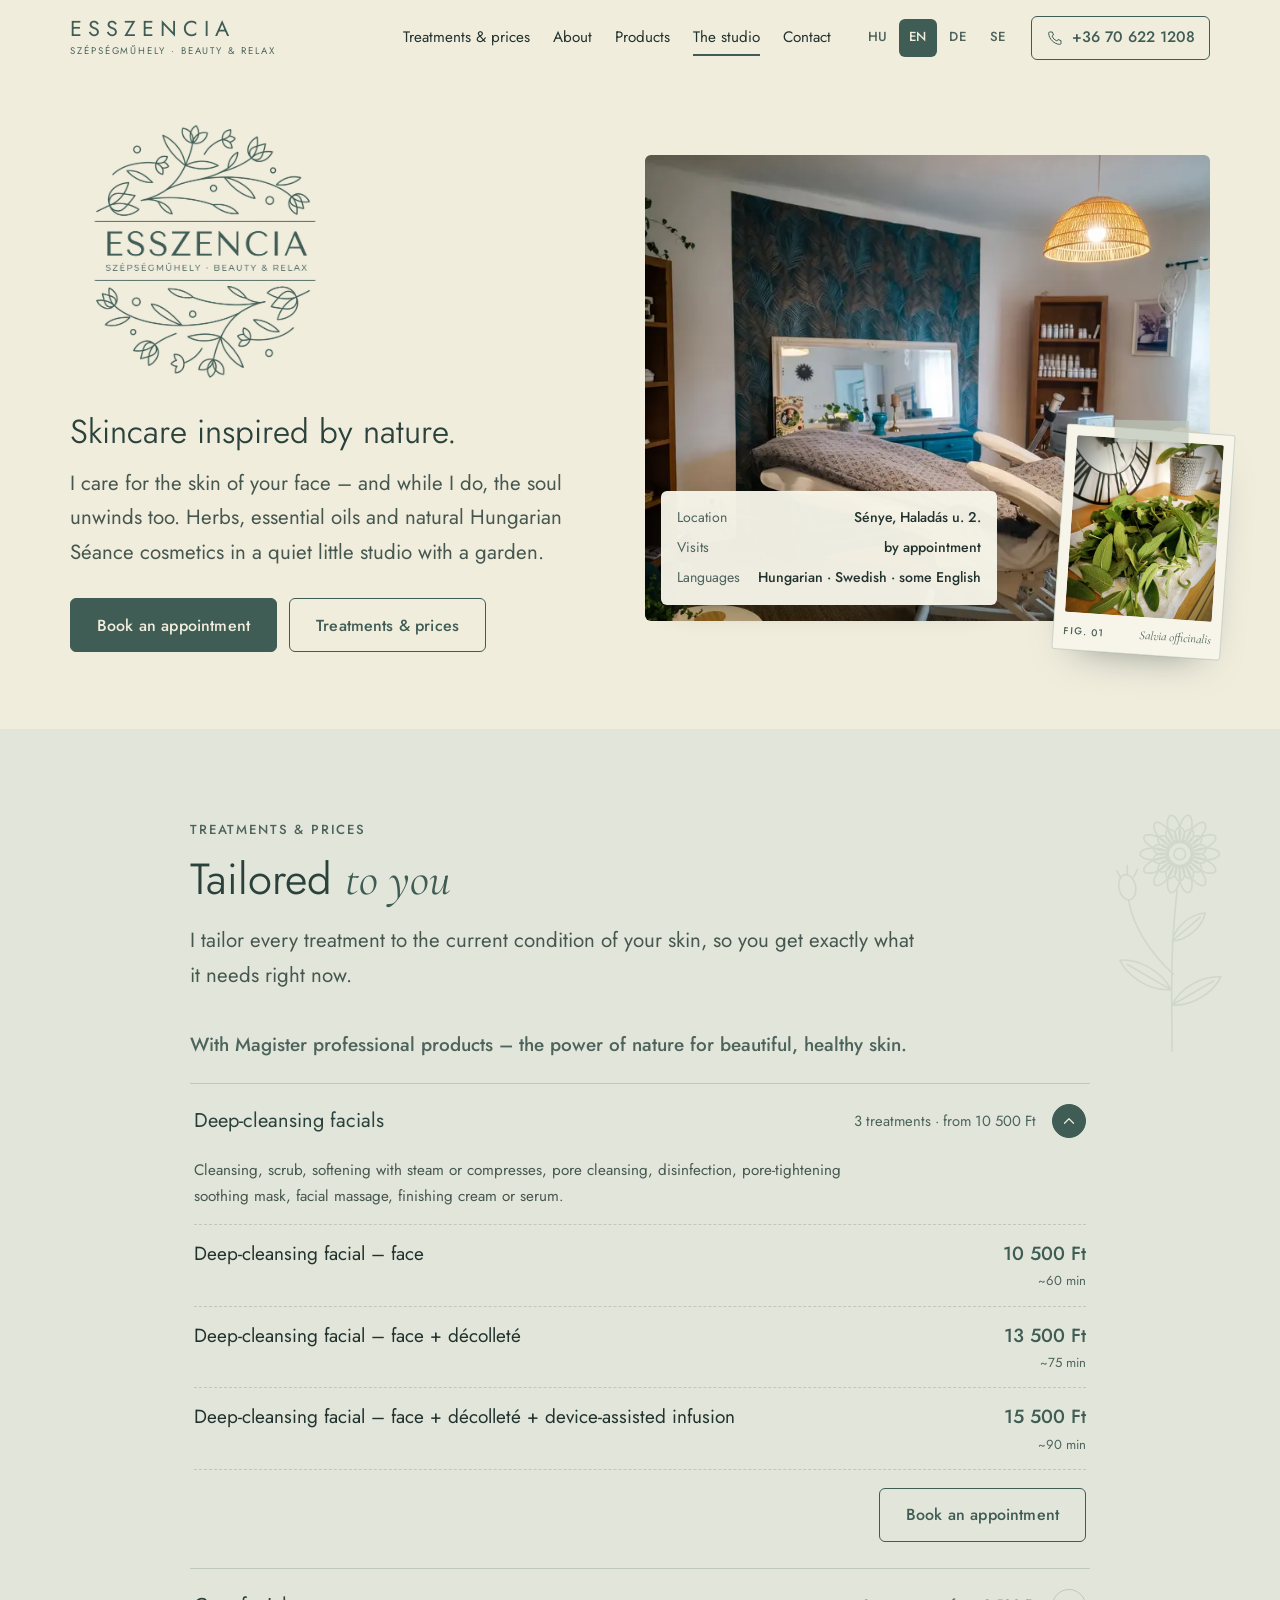
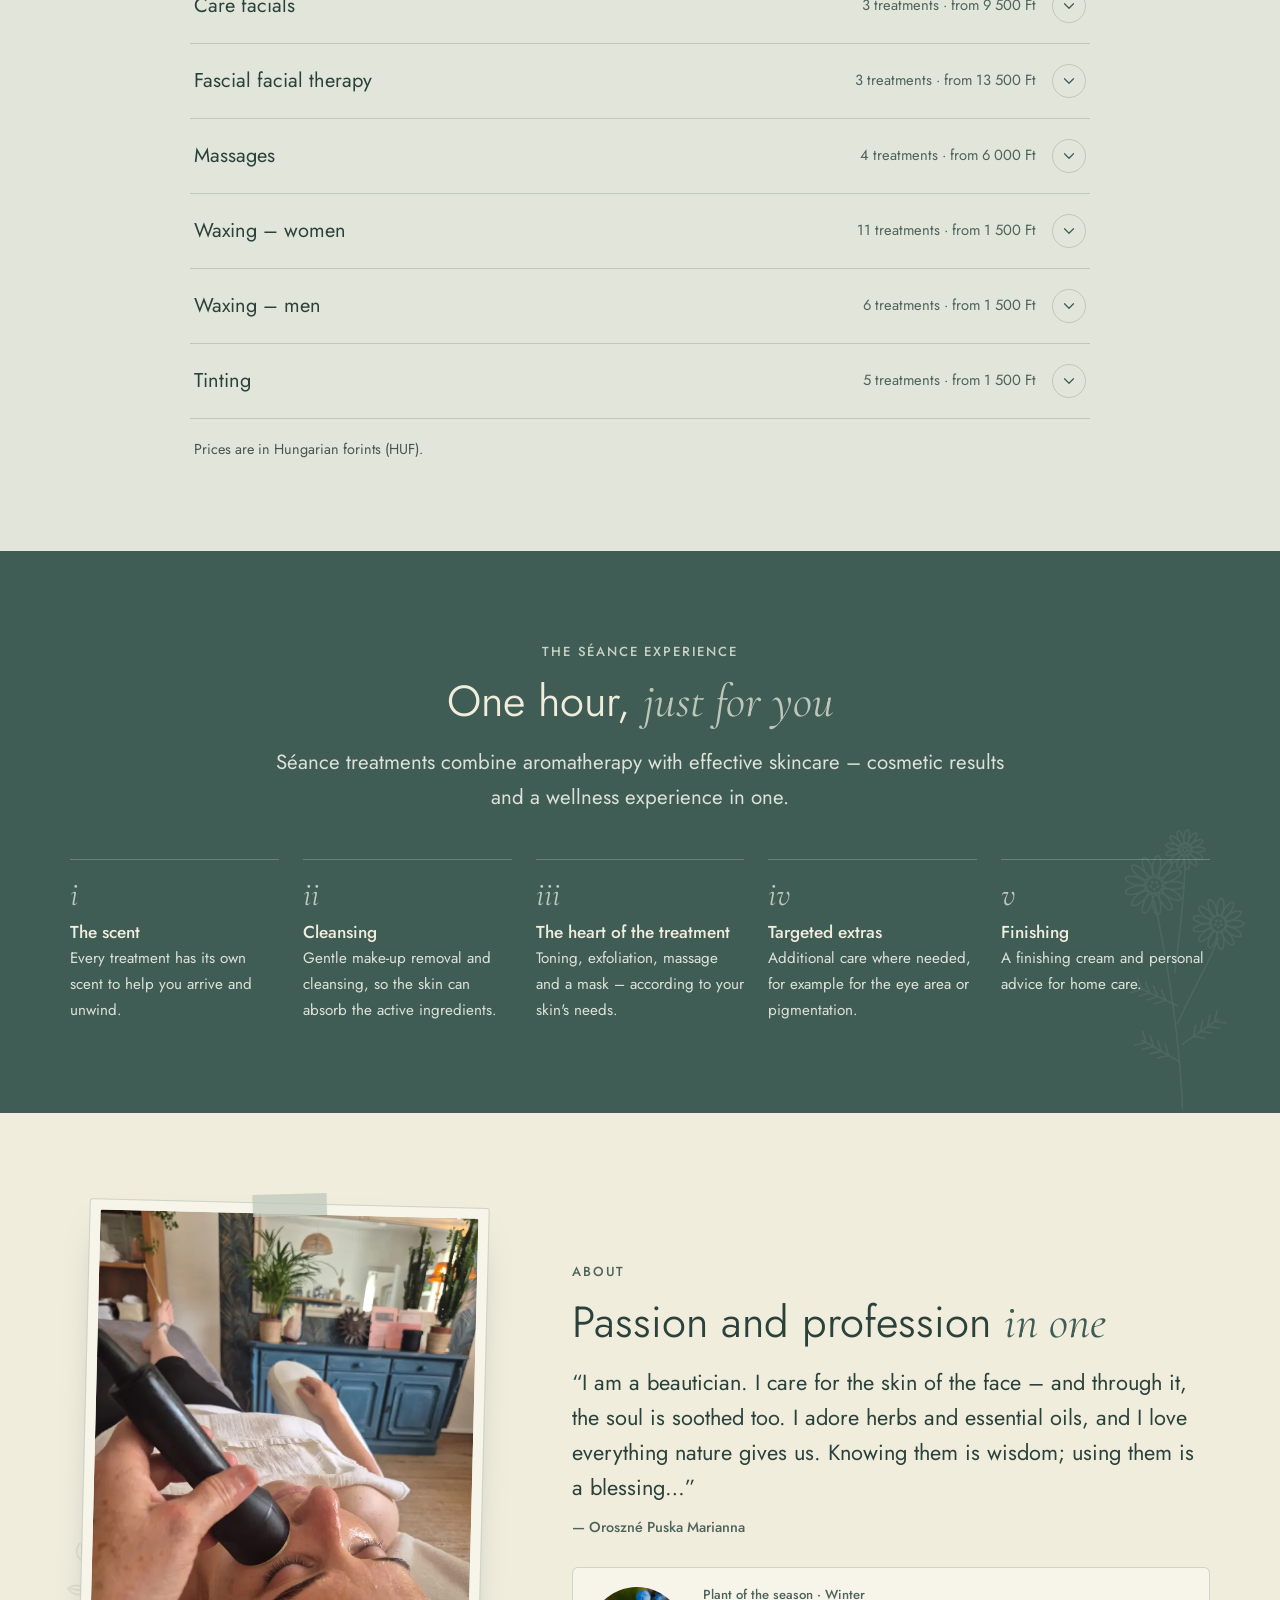
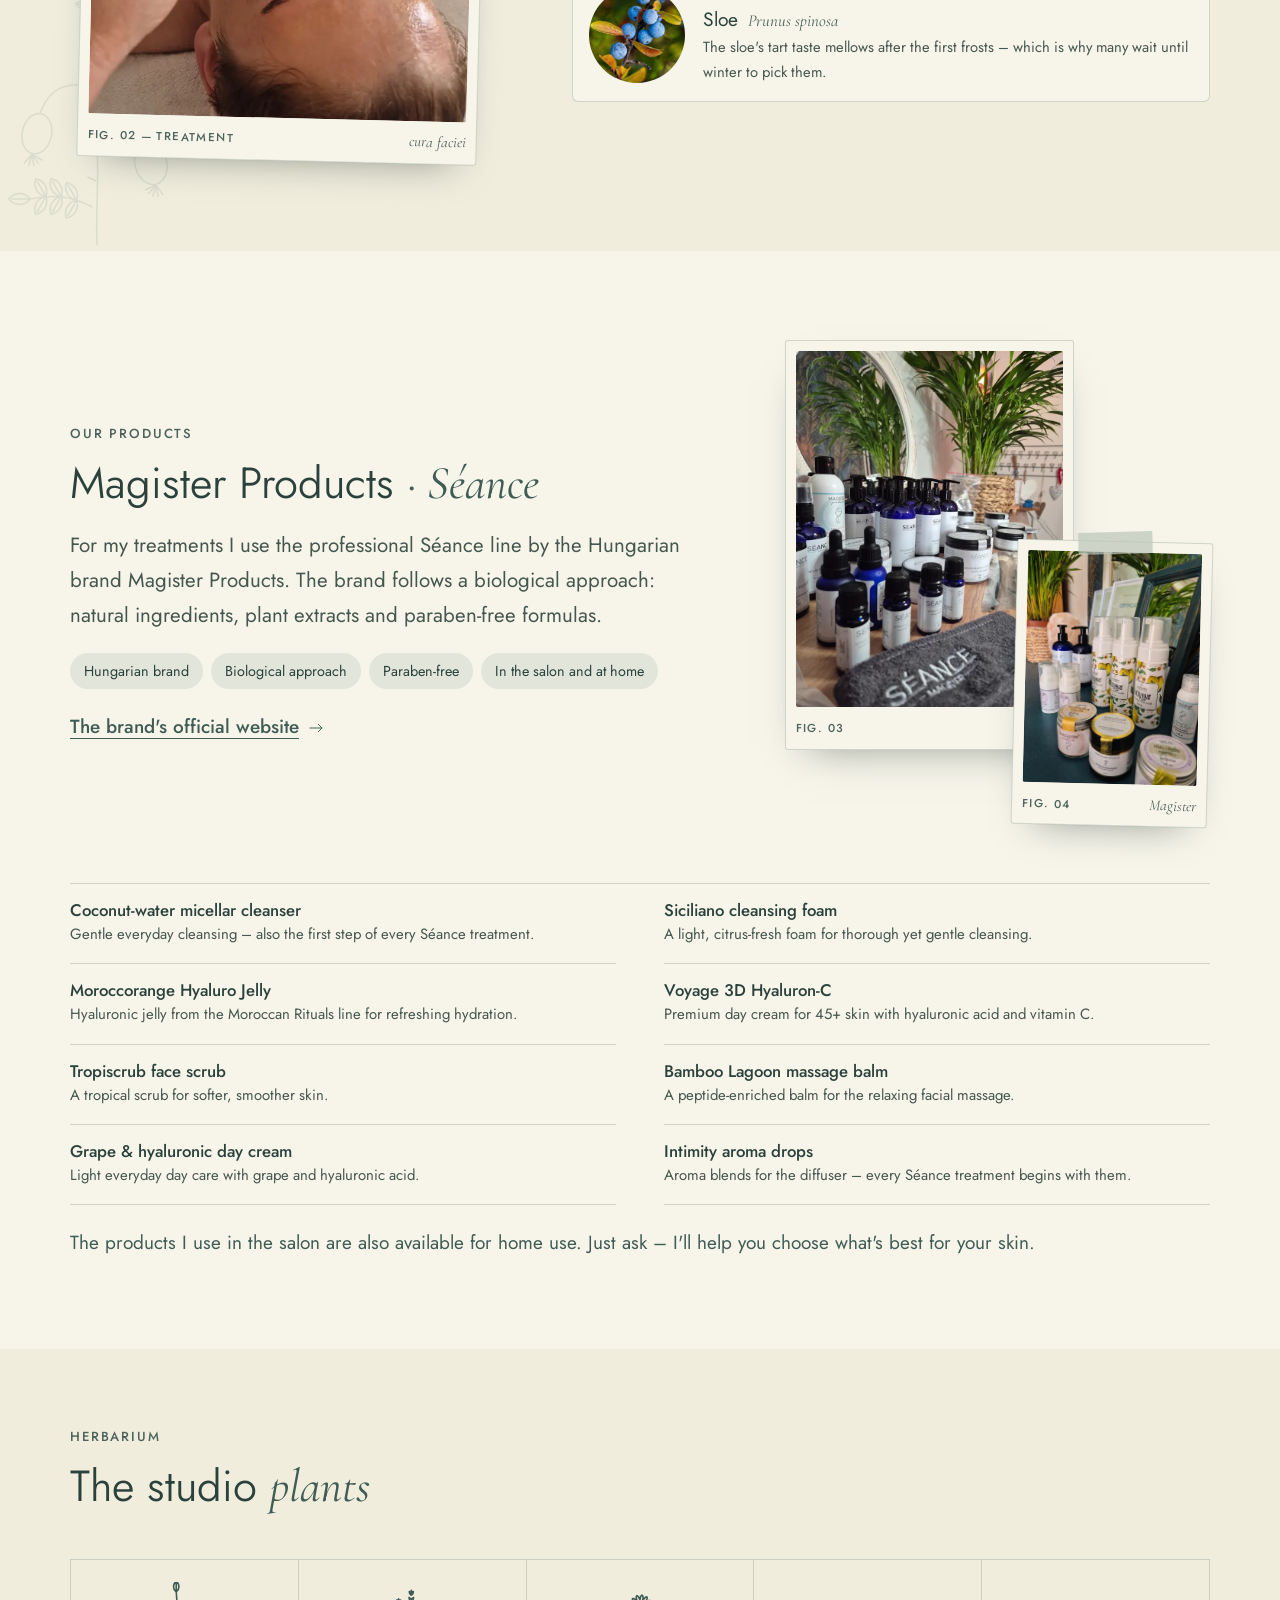
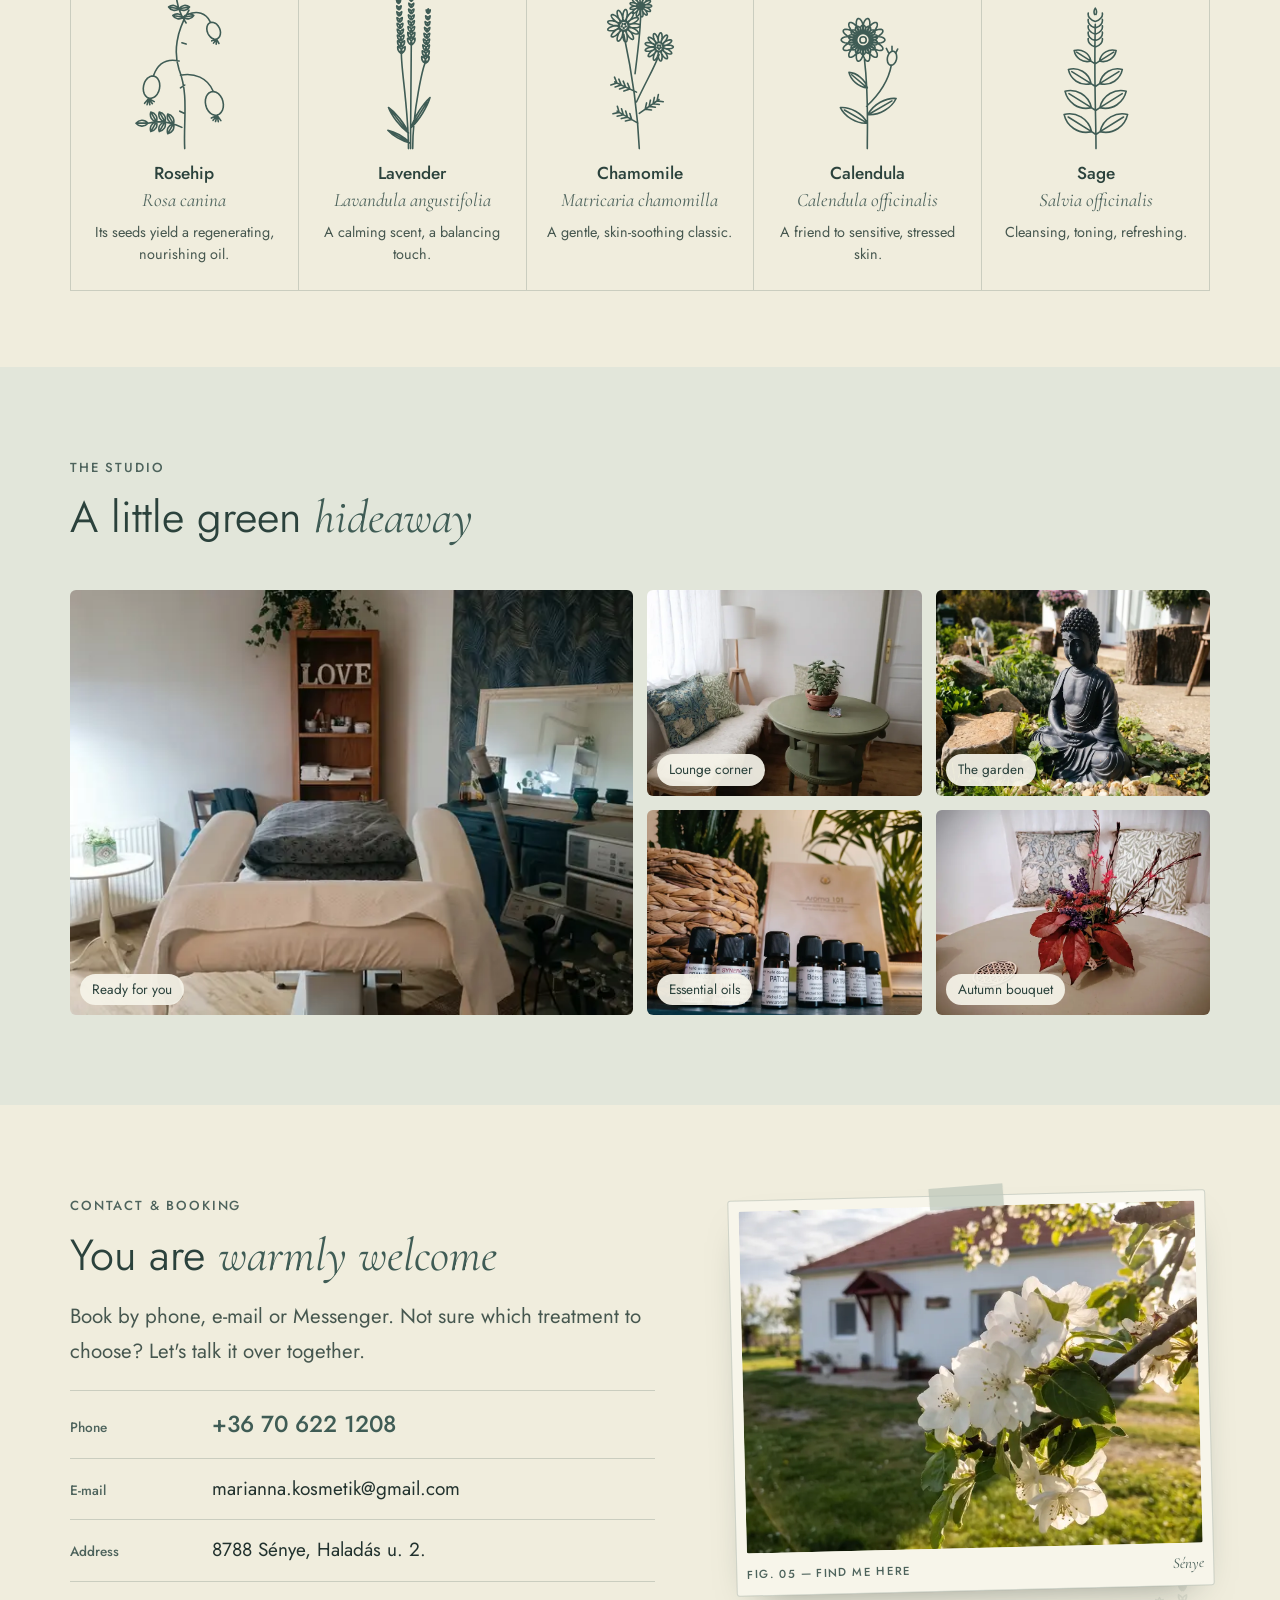
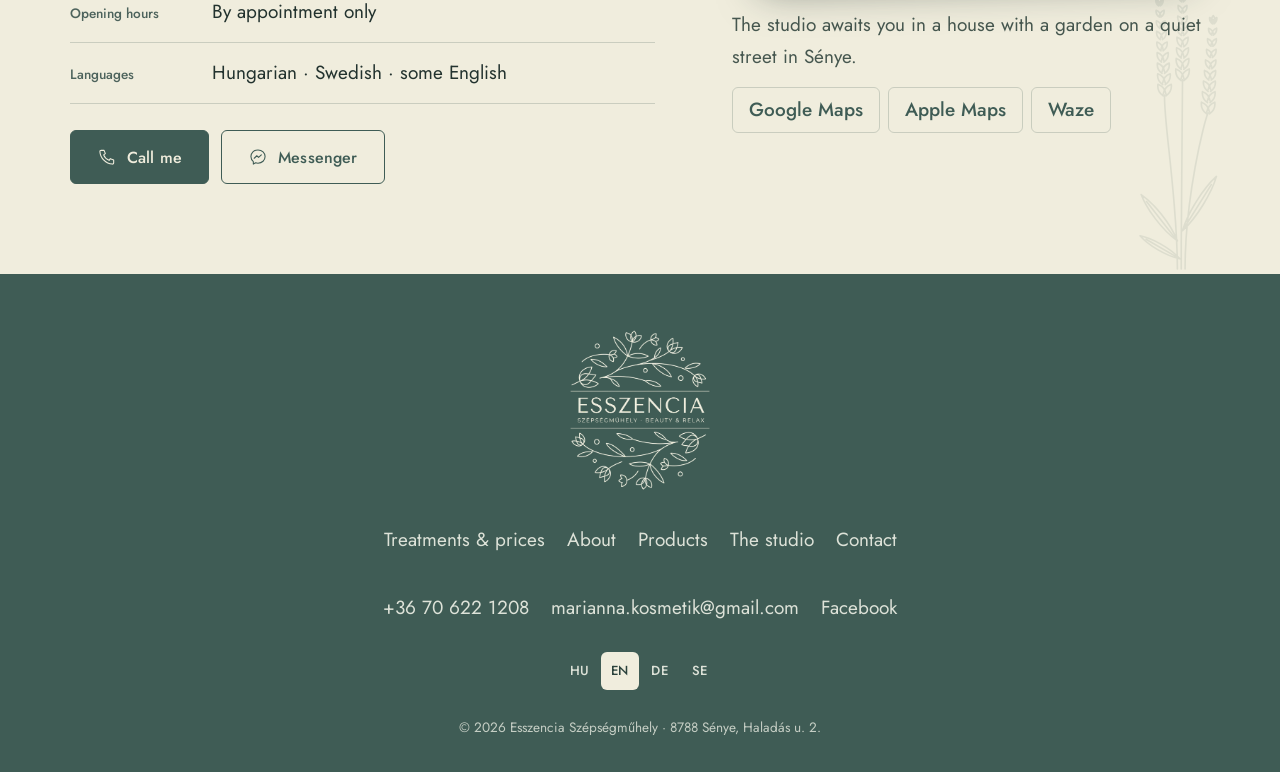
==== commit f46c0315: "v1.2: refined herbarium details, livelier photos, phone-first polish - Bring back (refined): mounted" ====
--- a/adm-esszencia/www/index.html
+++ b/adm-esszencia/www/index.html
@@ -92,11 +92,17 @@
     <a class="m-link" href="#muhely">A műhely</a>
     <a class="m-link" href="#kapcsolat">Kapcsolat</a>
     <button class="btn" type="button" data-book>Időpontot kérek</button>
+    <svg class="mobile-nav__art" aria-hidden="true" focusable="false"><use href="#b-lavender"/></svg>
   </nav>
 
   <main id="main">
     <!-- ============ HERO ============ -->
     <section class="hero" aria-labelledby="hero-title">
+      <div class="leaves" aria-hidden="true">
+        <span class="leaf"><svg><use href="#i-leaf"/></svg></span>
+        <span class="leaf"><svg><use href="#i-petal"/></svg></span>
+        <span class="leaf"><svg><use href="#i-leaf"/></svg></span>
+      </div>
       <div class="wrap hero__grid">
         <div class="hero__copy">
           <button class="petal-trigger hero__logo" type="button" data-petals aria-label="Esszencia logó – kattints egy kis szirom-esőért">
@@ -109,17 +115,24 @@
             <a class="btn btn--line" href="#kezelesek">Kezelések &amp; árak</a>
           </div>
         </div>
-        <figure class="hero__photo">
-          <img src="assets/img/room-wide-1400.webp"
-               srcset="assets/img/room-wide-800.webp 800w, assets/img/room-wide-1400.webp 1400w, assets/img/room-wide-2000.webp 2000w"
-               sizes="(max-width: 900px) 100vw, 52vw" width="1400" height="1045" fetchpriority="high"
-               alt="A kezelőszoba fonott lámpával, pálmamintás tapétával, tükörrel és kezelőággyal">
+        <div class="hero__visual">
+          <div class="hero__photo">
+            <img src="assets/img/room-wide-1400.webp"
+                 srcset="assets/img/room-wide-800.webp 800w, assets/img/room-wide-1400.webp 1400w, assets/img/room-wide-2000.webp 2000w"
+                 sizes="(max-width: 900px) 100vw, 52vw" width="1400" height="1045" fetchpriority="high"
+                 alt="A kezelőszoba fonott lámpával, pálmamintás tapétával, tükörrel és kezelőággyal">
+          </div>
+          <figure class="mount hero__inset">
+            <span class="tape" aria-hidden="true"></span>
+            <img src="assets/img/sage-700.webp" width="700" height="933" alt="Frissen szedett zsályalevelek">
+            <figcaption><span>Fig. 01</span><span class="latin">Salvia officinalis</span></figcaption>
+          </figure>
           <dl class="info-card" aria-label="Röviden">
             <div><dt>Hely</dt><dd>Sénye, Haladás u. 2.</dd></div>
             <div><dt data-i18n-key="@visit">Időpont</dt><dd>egyeztetéssel</dd></div>
             <div><dt>Nyelv</dt><dd>magyar · svéd · kis angol</dd></div>
           </dl>
-        </figure>
+        </div>
       </div>
     </section>
 
@@ -138,13 +151,34 @@
       </div>
     </section>
 
+    <!-- ============ SÉANCE RITUAL ============ -->
+    <section class="section section--forest has-deco" id="seance" aria-labelledby="ritual-title">
+      <svg class="deco deco--br" aria-hidden="true" focusable="false"><use href="#b-chamomile"/></svg>
+      <div class="wrap">
+        <header class="section-head section-head--center">
+          <p class="label">A Séance-élmény</p>
+          <h2 class="title" id="ritual-title">Egy óra, <span class="latin">csak neked</span></h2>
+          <p class="lede">A Séance-kezelések az aromaterápiát és a hatékony bőrápolást ötvözik – kozmetikai eredmény és wellness-élmény egyszerre.</p>
+        </header>
+        <ol class="ritual">
+          <li><span class="ritual__n">i</span><div><h3>Az illat</h3><p>Minden kezelésnek saját illata van, ami segít megérkezni és ellazulni.</p></div></li>
+          <li><span class="ritual__n">ii</span><div><h3>Letisztítás</h3><p>Kíméletes sminklemosás és tisztítás, hogy a bőr befogadja a hatóanyagokat.</p></div></li>
+          <li><span class="ritual__n">iii</span><div><h3>A kezelés szíve</h3><p>Tonizálás, hámlasztás, masszázs és pakolás – a bőröd igényei szerint.</p></div></li>
+          <li><span class="ritual__n">iv</span><div><h3>Célzott extrák</h3><p>Szükség esetén kiegészítő ápolás, például a szemkörnyékre vagy pigmentfoltokra.</p></div></li>
+          <li><span class="ritual__n">v</span><div><h3>Befejezés</h3><p>Záró krém és személyre szabott tanács az otthoni ápoláshoz.</p></div></li>
+        </ol>
+      </div>
+    </section>
+
     <!-- ============ ABOUT ============ -->
     <section class="section has-deco" id="rolam" aria-labelledby="about-title">
       <svg class="deco deco--bl" aria-hidden="true" focusable="false"><use href="#b-rosehip"/></svg>
       <div class="wrap about">
-        <figure class="photo about__photo">
-          <img src="assets/img/treatment-700.webp" srcset="assets/img/treatment-700.webp 700w, assets/img/treatment-1200.webp 1200w" sizes="(max-width: 900px) 90vw, 420px"
+        <figure class="mount mount--tilt-r about__photo">
+          <span class="tape" aria-hidden="true"></span>
+          <img src="assets/img/treatment-700.webp" srcset="assets/img/treatment-700.webp 700w, assets/img/treatment-1200.webp 1200w" sizes="(max-width: 900px) 80vw, 400px"
                width="700" height="938" loading="lazy" decoding="async" alt="Arckezelés közben: a vendég csukott szemmel pihen a kezelőágyon">
+          <figcaption><span>Fig. 02 — Kezelés</span><span class="latin">cura faciei</span></figcaption>
         </figure>
         <div>
           <p class="label">Bemutatkozás</p>
@@ -173,43 +207,74 @@
             <p class="label">Termékeink</p>
             <h2 class="title" id="products-title">Magister Products <span class="latin">· Séance</span></h2>
             <p class="lede">Kezeléseimhez a magyar Magister Products professzionális Séance termékcsaládját használom. A márka biológiai szemléletű: természetes összetevőkre, növényi kivonatokra és parabénmentes formulákra épít.</p>
-            <p>Egy Séance-kezelés körülbelül egy óra: saját illattal kezdődik, majd letisztítás, tonizálás, hámlasztás, masszázs és pakolás következik – a végén pedig személyre szabott tanácsot kapsz az otthoni ápoláshoz.</p>
             <ul class="facts" aria-label="A márka jellemzői">
               <li>Magyar márka</li><li>Biológiai szemlélet</li><li>Parabénmentes</li><li>Szalonban és otthon</li>
             </ul>
             <a class="text-link" href="https://www.seance.hu/" target="_blank" rel="noopener">A márka hivatalos oldala <svg aria-hidden="true"><use href="#i-arrow"/></svg></a>
           </div>
-          <figure class="photo">
-            <img src="assets/img/products-seance-700.webp" srcset="assets/img/products-seance-700.webp 700w, assets/img/products-seance-1200.webp 1200w" sizes="(max-width: 900px) 90vw, 40vw"
-                 width="700" height="938" loading="lazy" decoding="async" alt="Séance termékek kék üvegekben, pálmalevelek előtt">
-          </figure>
-        </div>
-        <ul class="product-list" aria-label="Termékek">
+          <div class="collage">
+            <figure class="mount collage__a">
+              <img src="assets/img/products-seance-700.webp" srcset="assets/img/products-seance-700.webp 700w, assets/img/products-seance-1200.webp 1200w" sizes="(max-width: 900px) 56vw, 26vw"
+                   width="700" height="938" loading="lazy" decoding="async" alt="Séance termékek kék üvegekben, pálmalevelek előtt">
+              <figcaption><span>Fig. 03</span><span class="latin">Séance</span></figcaption>
+            </figure>
+            <figure class="mount mount--tilt-r collage__b">
+              <span class="tape" aria-hidden="true"></span>
+              <img src="assets/img/products-magister-700.webp" srcset="assets/img/products-magister-700.webp 700w, assets/img/products-magister-1200.webp 1200w" sizes="(max-width: 900px) 44vw, 20vw"
+                   width="700" height="938" loading="lazy" decoding="async" alt="Magister arctisztító habok, krémek és radír">
+              <figcaption><span>Fig. 04</span><span class="latin">Magister</span></figcaption>
+            </figure>
+          </div>
+        </div>
+        <ul class="product-list" id="product-list" aria-label="Termékek">
           <li><h3>Kókuszvizes micellás arctisztító</h3><p>Gyengéd, mindennapos tisztítás – a Séance-kezelések első lépése is.</p></li>
           <li><h3>Siciliano arctisztító hab</h3><p>Citrusos frissességű, könnyű hab az alapos, mégis kíméletes tisztításhoz.</p></li>
-          <li><h3>Tropiscrub arcradír</h3><p>Trópusi hangulatú radír a puhább, simább bőrfelszínért.</p></li>
           <li><h3>Moroccorange Hyaluro Jelly</h3><p>Hialuronos zselé a Moroccan Rituals sorozatból, üdítő hidratálásért.</p></li>
-          <li><h3>Bamboo Lagoon masszázsbalzsam</h3><p>Peptidekkel gazdagított balzsam a kezelések relaxáló arcmasszázsához.</p></li>
           <li><h3>Voyage 3D Hyaluron-C</h3><p>Prémium nappali arckrém 45+ bőrre, hialuronnal és C-vitaminnal.</p></li>
-          <li><h3>Szőlős hialuron nappali krém</h3><p>Könnyű, mindennapos nappali ápolás szőlővel és hialuronnal.</p></li>
-          <li><h3>Intimity illatcseppek</h3><p>Párologtatható illatkeverékek – ezekkel indul minden Séance-kezelés.</p></li>
+          <li class="is-extra"><h3>Tropiscrub arcradír</h3><p>Trópusi hangulatú radír a puhább, simább bőrfelszínért.</p></li>
+          <li class="is-extra"><h3>Bamboo Lagoon masszázsbalzsam</h3><p>Peptidekkel gazdagított balzsam a kezelések relaxáló arcmasszázsához.</p></li>
+          <li class="is-extra"><h3>Szőlős hialuron nappali krém</h3><p>Könnyű, mindennapos nappali ápolás szőlővel és hialuronnal.</p></li>
+          <li class="is-extra"><h3>Intimity illatcseppek</h3><p>Párologtatható illatkeverékek – ezekkel indul minden Séance-kezelés.</p></li>
         </ul>
+        <button class="show-more" type="button" data-more="#product-list" aria-controls="product-list" aria-expanded="false"><span>Mutasd mind a 8 terméket</span><svg aria-hidden="true"><use href="#i-chevron"/></svg></button>
         <p class="products-note">A szalonban használt termékek otthonra is elérhetők. Kérdezz bátran – segítek kiválasztani, ami a bőrödnek a legjobb.</p>
       </div>
     </section>
 
+    <!-- ============ PLANTS ============ -->
+    <section class="section section--tight" aria-labelledby="plants-title">
+      <div class="wrap">
+        <header class="section-head section-head--row">
+          <div>
+            <p class="label">Herbárium</p>
+            <h2 class="title" id="plants-title">A műhely <span class="latin">növényei</span></h2>
+          </div>
+          <p class="swipe-hint" aria-hidden="true">Húzd oldalra <svg><use href="#i-arrow"/></svg></p>
+        </header>
+        <ul class="plates" aria-label="A műhely növényei">
+          <li class="plate"><svg class="plate__art" aria-hidden="true" focusable="false"><use href="#b-rosehip"/></svg><h3>Csipkebogyó</h3><p class="latin">Rosa canina</p><p>Magjából regeneráló, tápláló olaj készül.</p></li>
+          <li class="plate"><svg class="plate__art" aria-hidden="true" focusable="false"><use href="#b-lavender"/></svg><h3>Levendula</h3><p class="latin">Lavandula angustifolia</p><p>Nyugtató illat, kiegyensúlyozó érintés.</p></li>
+          <li class="plate"><svg class="plate__art" aria-hidden="true" focusable="false"><use href="#b-chamomile"/></svg><h3>Kamilla</h3><p class="latin">Matricaria chamomilla</p><p>Gyengéd, bőrnyugtató klasszikus.</p></li>
+          <li class="plate"><svg class="plate__art" aria-hidden="true" focusable="false"><use href="#b-calendula"/></svg><h3>Körömvirág</h3><p class="latin">Calendula officinalis</p><p>Az érzékeny, igénybe vett bőr barátja.</p></li>
+          <li class="plate"><svg class="plate__art" aria-hidden="true" focusable="false"><use href="#b-sage"/></svg><h3>Zsálya</h3><p class="latin">Salvia officinalis</p><p>Tisztító, összehúzó, frissítő.</p></li>
+        </ul>
+      </div>
+    </section>
+
     <!-- ============ GALLERY ============ -->
-    <section class="section" id="muhely" aria-labelledby="gallery-title">
+    <section class="section section--sage" id="muhely" aria-labelledby="gallery-title">
       <div class="wrap">
-        <header class="section-head">
-          <p class="label">A műhely</p>
-          <h2 class="title" id="gallery-title">Egy kis zöld <span class="latin">menedék</span></h2>
+        <header class="section-head section-head--row">
+          <div>
+            <p class="label">A műhely</p>
+            <h2 class="title" id="gallery-title">Egy kis zöld <span class="latin">menedék</span></h2>
+          </div>
+          <p class="gallery-count" aria-hidden="true"><span data-gallery-pos>1</span> / <span data-gallery-total>5</span></p>
         </header>
         <ul class="gallery" data-gallery>
-          <li><button type="button" data-full="assets/img/room-love-1400.webp" data-caption="Kezelésre készen"><img src="assets/img/room-love-800.webp" width="800" height="447" loading="lazy" decoding="async" alt="Kezelőágy szemből, mögötte LOVE feliratos polc"></button><p>Kezelésre készen</p></li>
+          <li class="g-big"><button type="button" data-full="assets/img/room-love-1400.webp" data-caption="Kezelésre készen"><img src="assets/img/room-love-800.webp" srcset="assets/img/room-love-800.webp 800w, assets/img/room-love-1400.webp 1400w" sizes="(max-width: 760px) 84vw, 50vw" width="800" height="447" loading="lazy" decoding="async" alt="Kezelőágy szemből, mögötte LOVE feliratos polc"></button><p>Kezelésre készen</p></li>
           <li><button type="button" data-full="assets/img/lounge-bench-1400.webp" data-caption="Pihenősarok"><img src="assets/img/lounge-bench-800.webp" width="800" height="597" loading="lazy" decoding="async" alt="Pihenősarok bárányszőrös paddal, mintás párnákkal és zöld asztallal"></button><p>Pihenősarok</p></li>
           <li><button type="button" data-full="assets/img/garden-buddha-1400.webp" data-caption="A kert"><img src="assets/img/garden-buddha-800.webp" width="800" height="537" loading="lazy" decoding="async" alt="Ülő Buddha-szobor a sziklakertben"></button><p>A kert</p></li>
-          <li><button type="button" data-full="assets/img/bed-towels-1400.webp" data-caption="Puha takarók"><img src="assets/img/bed-towels-800.webp" width="800" height="597" loading="lazy" decoding="async" alt="Kezelőágy zöld pléddel és összehajtott törölközőkkel"></button><p>Puha takarók</p></li>
           <li><button type="button" data-full="assets/img/oils-1400.webp" data-caption="Illóolajok"><img src="assets/img/oils-800.webp" width="800" height="597" loading="lazy" decoding="async" alt="Illóolajos üvegcsék egy fonott kosár és pálmalevelek előtt"></button><p>Illóolajok</p></li>
           <li><button type="button" data-full="assets/img/bouquet-1400.webp" data-caption="Őszi csokor"><img src="assets/img/bouquet-800.webp" width="800" height="597" loading="lazy" decoding="async" alt="Őszi virágcsokor levendulával és piros levelekkel"></button><p>Őszi csokor</p></li>
         </ul>
@@ -217,7 +282,7 @@
     </section>
 
     <!-- ============ CONTACT ============ -->
-    <section class="section section--sage has-deco" id="kapcsolat" aria-labelledby="contact-title">
+    <section class="section has-deco" id="kapcsolat" aria-labelledby="contact-title">
       <svg class="deco deco--br" aria-hidden="true" focusable="false"><use href="#b-lavender"/></svg>
       <div class="wrap contact">
         <div>
@@ -237,9 +302,11 @@
           </div>
         </div>
         <aside class="contact-aside" aria-label="Útvonal">
-          <figure class="photo">
-            <img src="assets/img/hero-house-720.webp" srcset="assets/img/hero-house-720.webp 720w, assets/img/hero-house-1200.webp 1200w" sizes="(max-width: 900px) 90vw, 40vw"
+          <figure class="mount mount--tilt-l">
+            <span class="tape" aria-hidden="true"></span>
+            <img src="assets/img/hero-house-720.webp" srcset="assets/img/hero-house-720.webp 720w, assets/img/hero-house-1200.webp 1200w" sizes="(max-width: 900px) 86vw, 40vw"
                  width="720" height="964" loading="lazy" decoding="async" alt="A szépségműhely fehér háza virágzó almafával">
+            <figcaption><span>Fig. 05 — Itt találsz meg</span><span class="latin">Sénye</span></figcaption>
           </figure>
           <p>Sénye csendes utcájában, egy kertes házban vár a műhely.</p>
           <div class="map-links">
--- a/adm-esszencia/www/assets/css/style.css
+++ b/adm-esszencia/www/assets/css/style.css
@@ -182,7 +182,8 @@
 .services-intro { margin: -8px 0 22px; color: var(--moss); font-weight: 500; }
 .acc { border-top: 1px solid var(--line); }
 .acc:last-of-type { border-bottom: 1px solid var(--line); }
-.acc summary { display: flex; align-items: center; gap: 16px; padding: 20px 4px; cursor: pointer; list-style: none; }
+.acc summary { display: block; padding: 20px 4px; cursor: pointer; list-style: none; }
+.acc__row { display: flex; align-items: center; gap: 16px; }
 .acc summary::-webkit-details-marker { display: none; }
 .acc summary:hover .acc__title { color: var(--forest); }
 .acc__title { flex: 1; font-size: 1.25rem; color: var(--pine); }
@@ -209,7 +210,7 @@
 .services-note { margin: 18px 4px 0; font-size: .9rem; color: var(--text-soft); }
 @media (max-width: 760px) {
   .svc-list--two { grid-template-columns: 1fr; }
-  .acc summary { flex-wrap: wrap; row-gap: 2px; }
+  .acc__row { flex-wrap: wrap; row-gap: 2px; }
   .acc__title { flex: 1 1 70%; font-size: 1.15rem; }
   .acc__meta { order: 3; flex-basis: 100%; }
   .acc__chev { order: 2; }
@@ -218,7 +219,6 @@
 
 /* ---------- About ---------- */
 .about { display: grid; grid-template-columns: .8fr 1.2fr; gap: clamp(32px, 6vw, 80px); align-items: center; }
-.about__photo img { aspect-ratio: 3 / 4; max-height: 560px; }
 .quote { margin: 0 0 28px; font-size: 1.15em; line-height: 1.6; color: var(--pine); }
 .quote p { margin-bottom: 10px; }
 .quote footer { font-size: .9rem; color: var(--moss); font-weight: 500; }
@@ -230,13 +230,11 @@
 .season-card p:last-child { margin: 0; font-size: .92rem; color: var(--text-soft); }
 @media (max-width: 900px) {
   .about { grid-template-columns: 1fr; }
-  .about__photo { width: min(78%, 360px); margin: 0 auto; }
 }
 @media (max-width: 460px) { .season-card { grid-template-columns: 72px 1fr; } .season-card img { width: 72px; height: 72px; } }
 
 /* ---------- Products ---------- */
 .products-intro { display: grid; grid-template-columns: 1.2fr .8fr; gap: clamp(32px, 6vw, 80px); align-items: center; margin-bottom: clamp(36px, 5vw, 56px); }
-.products-intro .photo img { aspect-ratio: 4 / 5; max-height: 520px; }
 .facts { display: flex; flex-wrap: wrap; gap: 8px; margin: 4px 0 22px; }
 .facts li { padding: 6px 14px; border-radius: 99px; background: var(--sage-100); color: var(--pine); font-size: .9rem; }
 .product-list { display: grid; grid-template-columns: 1fr 1fr; column-gap: 48px; border-top: 1px solid var(--line); }
@@ -246,18 +244,10 @@
 .products-note { margin: 22px 0 0; color: var(--forest); }
 @media (max-width: 900px) {
   .products-intro { grid-template-columns: 1fr; }
-  .products-intro .photo { order: -1; width: min(78%, 360px); margin: 0 auto; }
   .product-list { grid-template-columns: 1fr; }
 }
 
-/* ---------- Gallery ---------- */
-.gallery { display: grid; grid-template-columns: repeat(3, 1fr); gap: 18px; }
-.gallery button { display: block; width: 100%; padding: 0; border: 0; border-radius: var(--radius); overflow: hidden; background: var(--sage-100); cursor: zoom-in; }
-.gallery img { width: 100%; aspect-ratio: 4 / 3; object-fit: cover; transition: transform .6s var(--ease); }
-.gallery button:hover img { transform: scale(1.03); }
-.gallery p { margin: 8px 0 0; font-size: .9rem; color: var(--text-soft); }
-@media (max-width: 760px) { .gallery { grid-template-columns: 1fr 1fr; gap: 12px; } .gallery p { font-size: .85rem; } }
-
+/* ---------- Gallery (see v1.2 block) ---------- */
 .lightbox { width: 100vw; height: 100vh; max-width: none; max-height: none; margin: 0; padding: 0; border: 0; background: rgba(31, 48, 43, .96); color: var(--cream); }
 .lightbox[open] { display: grid; place-items: center; }
 .lightbox figure { display: flex; flex-direction: column; align-items: center; gap: 12px; padding: 70px 16px; }
@@ -280,7 +270,6 @@
 .contact-lines a { display: inline-block; padding: 4px 0; margin: -4px 0; }
 .contact-lines a:hover { text-decoration: underline; text-underline-offset: 5px; }
 .contact-lines .big { font-size: 1.45rem; font-weight: 500; color: var(--forest); }
-.contact-aside .photo img { aspect-ratio: 4 / 3; object-position: 50% 62%; }
 .contact-aside p { margin: 14px 0; color: var(--text-soft); }
 .map-links { display: flex; flex-wrap: wrap; gap: 8px; }
 .map-links a { display: inline-flex; align-items: center; min-height: 46px; padding: 0 16px; border: 1.5px solid var(--line); border-radius: var(--radius); color: var(--forest); font-weight: 500; text-decoration: none; }
@@ -340,3 +329,168 @@
   *, *::before, *::after { animation-duration: .01ms !important; transition-duration: .01ms !important; }
 }
 @media print { .site-header, .action-bar, .lightbox, .sheet, .deco { display: none !important; } body { background: #fff; } }
+
+/* ==========================================================================
+   v1.2 — refined herbarium details, livelier photos, phone-first polish
+   ========================================================================== */
+
+/* Mounted photos ("herbarium sheets") */
+.mount { position: relative; margin: 0; padding: 10px 10px 8px; background: var(--sheet); border: 1px solid var(--line); border-radius: 3px; box-shadow: 0 18px 40px -24px rgba(31, 48, 43, .55); }
+.mount img { width: 100%; border-radius: 2px; object-fit: cover; }
+.mount figcaption { display: flex; justify-content: space-between; align-items: baseline; gap: 10px; padding-top: 8px; font-size: .72rem; font-weight: 500; letter-spacing: .12em; text-transform: uppercase; color: var(--moss); }
+.mount figcaption .latin { text-transform: none; letter-spacing: 0; font-size: .95rem; font-weight: 400; }
+.mount--tilt-r { transform: rotate(1.4deg); }
+.mount--tilt-l { transform: rotate(-1.4deg); }
+.tape { position: absolute; top: -10px; left: 50%; z-index: 2; width: 74px; height: 22px; transform: translateX(-50%) rotate(-3deg); background: rgba(189, 198, 185, .7); box-shadow: 0 1px 2px rgba(0,0,0,.06); }
+
+/* Hero collage */
+.hero { position: relative; overflow: hidden; }
+.hero__visual { position: relative; }
+.hero__photo img { width: 100%; aspect-ratio: 4 / 3.3; object-fit: cover; border-radius: var(--radius); }
+.hero__inset { position: absolute; right: -18px; bottom: -34px; z-index: 2; width: 30%; max-width: 190px; transform: rotate(4deg); }
+.hero__inset img { aspect-ratio: 3 / 3.6; }
+.hero__inset figcaption { font-size: .62rem; }
+.hero__inset figcaption .latin { font-size: .78rem; }
+
+/* Drifting leaves – desktop only, very slow */
+.leaves { display: none; }
+@media (min-width: 901px) and (prefers-reduced-motion: no-preference) {
+  .leaves { display: block; position: absolute; inset: 0; pointer-events: none; overflow: hidden; }
+  .leaf { position: absolute; top: -30px; width: 18px; height: 18px; color: var(--sage-500); opacity: 0; animation: leaf-fall linear infinite; }
+  .leaf svg { width: 100%; height: 100%; animation: leaf-sway 3.4s ease-in-out infinite alternate; }
+  .leaf:nth-child(1) { left: 8%;  animation-duration: 26s; animation-delay: -4s; }
+  .leaf:nth-child(2) { left: 30%; animation-duration: 31s; animation-delay: -15s; width: 14px; height: 14px; }
+  .leaf:nth-child(3) { left: 44%; animation-duration: 28s; animation-delay: -9s; }
+  .leaves.is-paused .leaf, .leaves.is-paused .leaf svg { animation-play-state: paused; }
+}
+@keyframes leaf-fall { 0% { transform: translate3d(0,0,0) rotate(0); opacity: 0; } 10% { opacity: .35; } 85% { opacity: .25; } 100% { transform: translate3d(-50px, 105vh, 0) rotate(220deg); opacity: 0; } }
+@keyframes leaf-sway { from { transform: translateX(-14px) rotate(-16deg); } to { transform: translateX(14px) rotate(20deg); } }
+.hero > .wrap { position: relative; z-index: 1; }
+
+/* Forest band: the Séance ritual */
+.section--forest { background: var(--forest); color: var(--on-forest); }
+.section--forest .label { color: #C9D1C4; }
+.section--forest .title { color: var(--cream); }
+.section--forest .title .latin { color: var(--sage-300); }
+.section--forest .lede { color: var(--on-forest); }
+.section--forest .deco { color: var(--cream); opacity: .08; }
+.section-head--center { text-align: center; }
+.section-head--center .lede { margin-inline: auto; }
+.section-head--row { display: flex; justify-content: space-between; align-items: flex-end; gap: 16px; }
+.section-head--row .title { margin-bottom: 0; }
+.ritual { display: grid; grid-template-columns: repeat(5, 1fr); gap: 24px; counter-reset: r; }
+.ritual li { display: flex; flex-direction: column; gap: 10px; padding-top: 18px; border-top: 1px solid rgba(221, 226, 216, .28); }
+.ritual__n { font-family: var(--font-latin); font-style: italic; font-size: 2.1rem; line-height: 1; color: var(--sage-300); }
+.ritual h3 { font-size: 1.08rem; font-weight: 500; color: var(--cream); margin-bottom: 4px; }
+.ritual p { margin: 0; font-size: .95rem; color: var(--on-forest); }
+
+/* About photo */
+.about__photo { max-width: 400px; justify-self: center; }
+.about__photo img { aspect-ratio: 3 / 4; }
+
+/* Product collage */
+.collage { position: relative; padding: 0 0 18% 0; }
+.collage__a { width: 68%; }
+.collage__a img { aspect-ratio: 3 / 4; }
+.collage__b { position: absolute; right: 0; bottom: 0; width: 46%; }
+.collage__b img { aspect-ratio: 3 / 4; }
+.show-more { display: none; }
+
+/* Plant plates */
+.section--tight { padding: clamp(48px, 6vw, 80px) 0; }
+.swipe-hint { display: none; }
+.plates { display: grid; grid-template-columns: repeat(5, 1fr); border-top: 1px solid var(--line); border-left: 1px solid var(--line); }
+.plate { padding: 22px 16px 24px; border-right: 1px solid var(--line); border-bottom: 1px solid var(--line); text-align: center; background: var(--cream); transition: background .3s; }
+.plate:hover { background: var(--sheet); }
+.plate__art { display: block; width: 100%; max-width: 120px; aspect-ratio: 170 / 240; margin: 0 auto 12px; color: var(--forest); transform-origin: 50% 100%; transition: transform 1s var(--ease); }
+.plate:hover .plate__art { transform: rotate(-3deg); }
+.plate h3 { font-size: 1.08rem; font-weight: 500; color: var(--pine); }
+.plate .latin { margin: 0 0 6px; color: var(--moss); }
+.plate p:last-child { margin: 0; font-size: .9rem; color: var(--text-soft); line-height: 1.5; }
+
+/* Gallery mosaic */
+.gallery-count { display: none; }
+.gallery { display: grid; grid-template-columns: repeat(4, 1fr); gap: 14px; }
+.gallery li { position: relative; }
+.gallery .g-big { grid-column: span 2; grid-row: span 2; }
+.gallery button { display: block; width: 100%; height: 100%; padding: 0; border: 0; border-radius: var(--radius); overflow: hidden; background: var(--sage-300); cursor: zoom-in; }
+.gallery img { width: 100%; height: 100%; aspect-ratio: 4 / 3; object-fit: cover; transition: transform .7s var(--ease); }
+.gallery .g-big img { aspect-ratio: auto; }
+.gallery button:hover img { transform: scale(1.04); }
+.gallery p { position: absolute; left: 10px; bottom: 10px; margin: 0; padding: 4px 12px; border-radius: 99px; background: rgba(247, 245, 234, .92); color: var(--pine); font-size: .85rem; pointer-events: none; }
+
+/* Contact photo */
+.contact-aside .mount img { aspect-ratio: 4 / 3; object-position: 50% 62%; }
+.contact-aside .mount { margin-bottom: 18px; }
+
+/* Mobile menu art */
+.mobile-nav__art { display: block; width: 120px; aspect-ratio: 170 / 240; margin: 30px auto 0; color: var(--forest); opacity: .18; }
+
+/* ---------- Tablet ---------- */
+@media (max-width: 900px) {
+  .ritual { grid-template-columns: 1fr 1fr; }
+  .hero__inset { right: 4px; bottom: auto; top: -22px; width: 26%; transform: rotate(5deg); }
+  .collage { width: min(100%, 460px); margin: 0 auto; }
+  .products-intro .collage { order: -1; }
+  .about__photo { width: min(76%, 340px); }
+  .plates { grid-template-columns: repeat(3, 1fr); }
+}
+
+/* ---------- Phone ---------- */
+@media (max-width: 760px) {
+  :root { --section: 52px; }
+  .title { font-size: 2rem; }
+  .section-head { margin-bottom: 24px; }
+
+  /* hero: compact, info below the photo instead of on it */
+  .hero { padding-top: calc(var(--header-h) + 18px); padding-bottom: 36px; }
+  .hero__logo { width: min(48%, 190px); margin-bottom: 18px; }
+  .hero h1 { font-size: 1.65rem; }
+  .hero .lede { font-size: 1rem; margin-bottom: 22px; }
+  .hero__visual { margin-top: 26px; }
+  .hero__photo img { aspect-ratio: 4 / 3; }
+  .hero__inset { width: 30%; top: -16px; right: -4px; padding: 6px 6px 4px; }
+  .hero__inset figcaption { display: none; }
+  .info-card { position: static; display: grid; grid-template-columns: repeat(3, 1fr); gap: 10px; margin-top: 12px; padding: 12px 14px; box-shadow: none; border: 1px solid var(--line); }
+  .info-card div { flex-direction: column; gap: 2px; padding: 0; }
+  .info-card dt { font-size: .78rem; }
+  .info-card dd { text-align: left; font-size: .86rem; line-height: 1.35; }
+
+  /* ritual as a quiet timeline */
+  .ritual { grid-template-columns: 1fr; gap: 0; position: relative; }
+  .ritual li { flex-direction: row; align-items: baseline; gap: 16px; padding: 14px 0; border-top: 0; border-bottom: 1px solid rgba(221, 226, 216, .2); }
+  .ritual li:last-child { border-bottom: 0; }
+  .ritual__n { width: 34px; flex: none; font-size: 1.6rem; text-align: center; }
+  .ritual h3 { font-size: 1.02rem; }
+  .ritual p { font-size: .92rem; }
+
+  /* photos: gentler tilt */
+  .mount--tilt-r { transform: rotate(.8deg); }
+  .mount--tilt-l { transform: rotate(-.8deg); }
+  .about__photo { width: min(80%, 320px); }
+
+  /* products: 4 visible + "show all" */
+  .collage { width: 92%; }
+  .product-list li.is-extra { display: none; }
+  .product-list.is-open li.is-extra { display: block; }
+  .show-more { display: flex; align-items: center; justify-content: center; gap: 8px; width: 100%; min-height: 52px; margin-top: 14px; border: 1.5px solid var(--line); border-radius: var(--radius); background: transparent; color: var(--forest); font-weight: 500; }
+  .show-more svg { width: 18px; height: 18px; transition: transform .25s var(--ease); }
+  .show-more[aria-expanded="true"] svg { transform: rotate(180deg); }
+
+  /* swipeable rows with a peek of the next card */
+  .section-head--row { flex-direction: column; align-items: flex-start; gap: 8px; }
+  .swipe-hint, .gallery-count { display: inline-flex; align-items: center; gap: 6px; margin: 0 0 4px; font-size: .85rem; color: var(--moss); white-space: nowrap; }
+  .swipe-hint { padding-right: 8px; }
+  .swipe-hint svg { width: 16px; height: 16px; animation: nudge 1.8s ease-in-out infinite; }
+  .plates, .gallery {
+    display: flex; gap: 12px; overflow-x: auto; scroll-snap-type: x mandatory; overscroll-behavior-x: contain; scrollbar-width: none;
+    margin-inline: calc(var(--gutter) * -1); padding: 4px var(--gutter) 10px; scroll-padding-inline: var(--gutter); border: 0;
+  }
+  .plates::-webkit-scrollbar, .gallery::-webkit-scrollbar { display: none; }
+  .plate { flex: 0 0 62%; scroll-snap-align: start; border: 1px solid var(--line); border-radius: var(--radius); background: var(--sheet); }
+  .gallery li, .gallery .g-big { flex: 0 0 84%; scroll-snap-align: start; }
+  .gallery img, .gallery .g-big img { aspect-ratio: 4 / 3; height: auto; }
+  .gallery button { height: auto; }
+}
+@keyframes nudge { 0%, 100% { transform: translateX(0); } 50% { transform: translateX(4px); } }
+@media (prefers-reduced-motion: reduce) { .swipe-hint svg { animation: none; } }
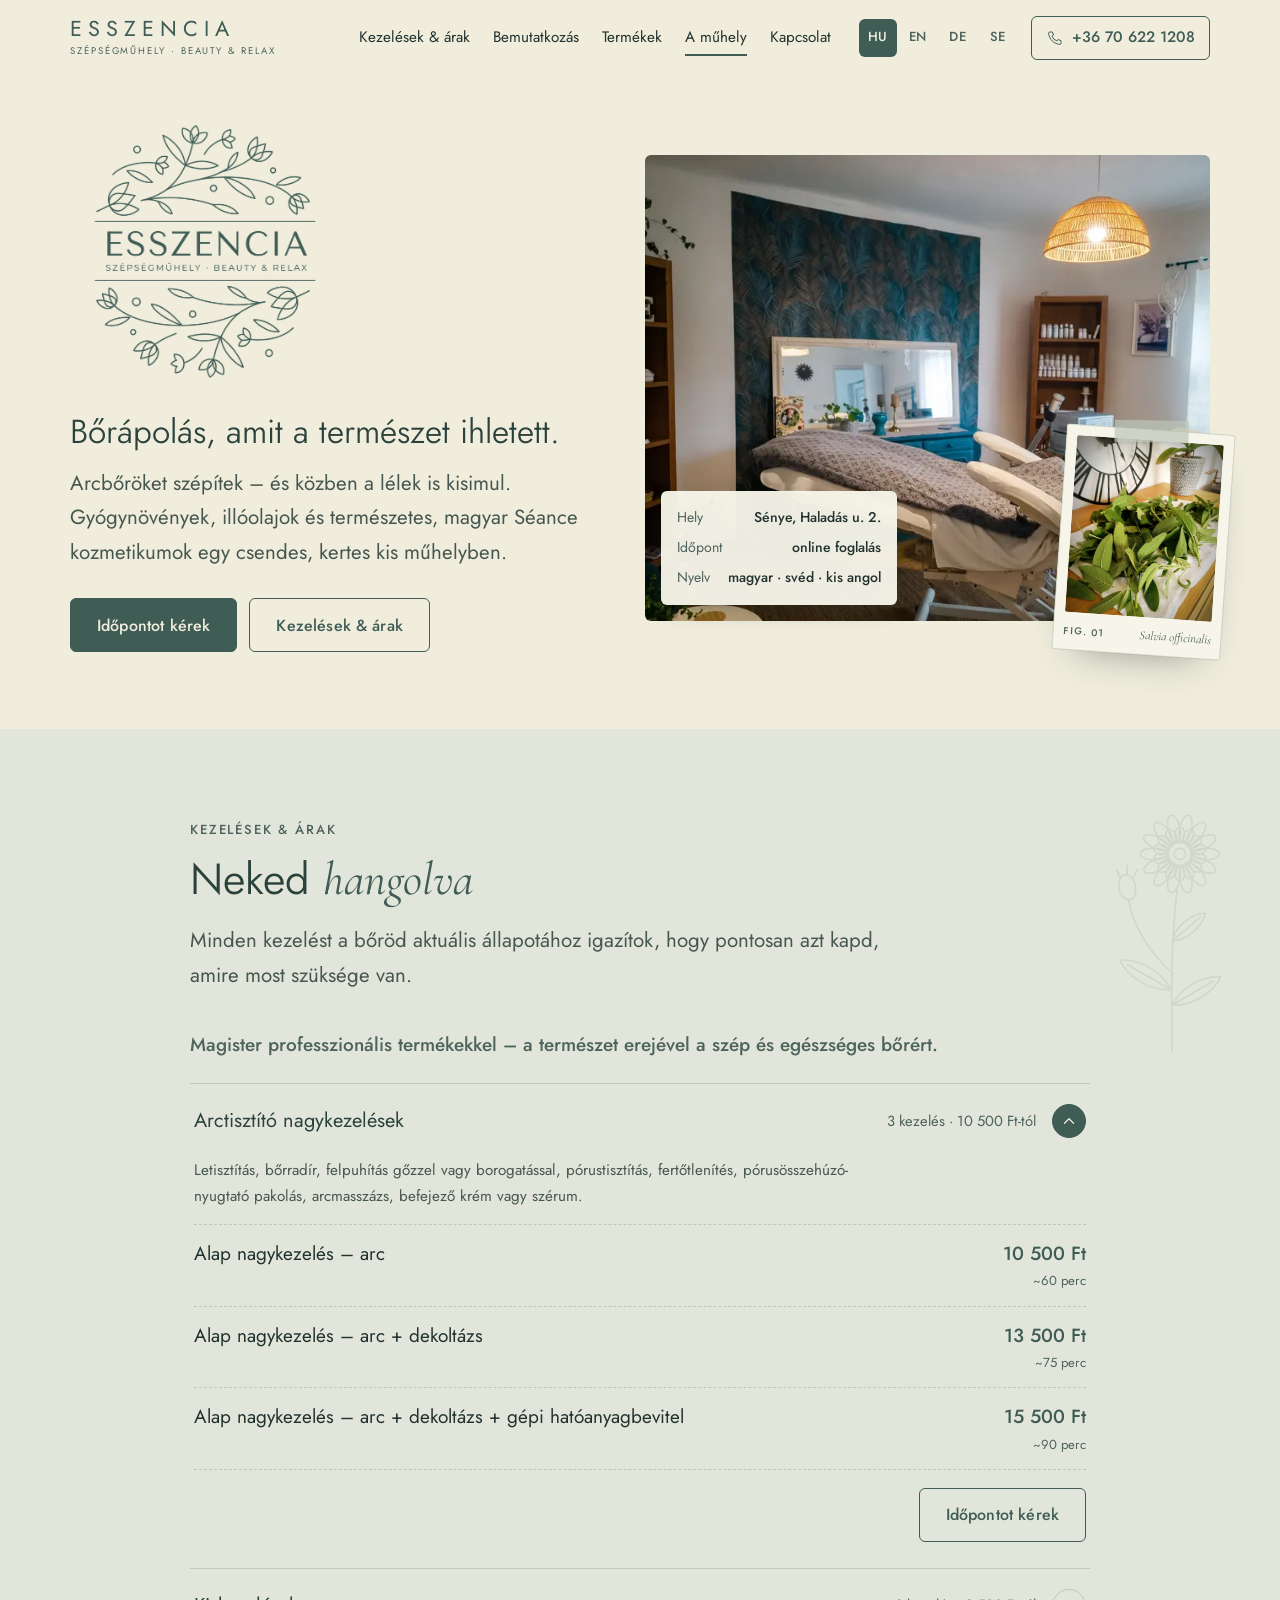
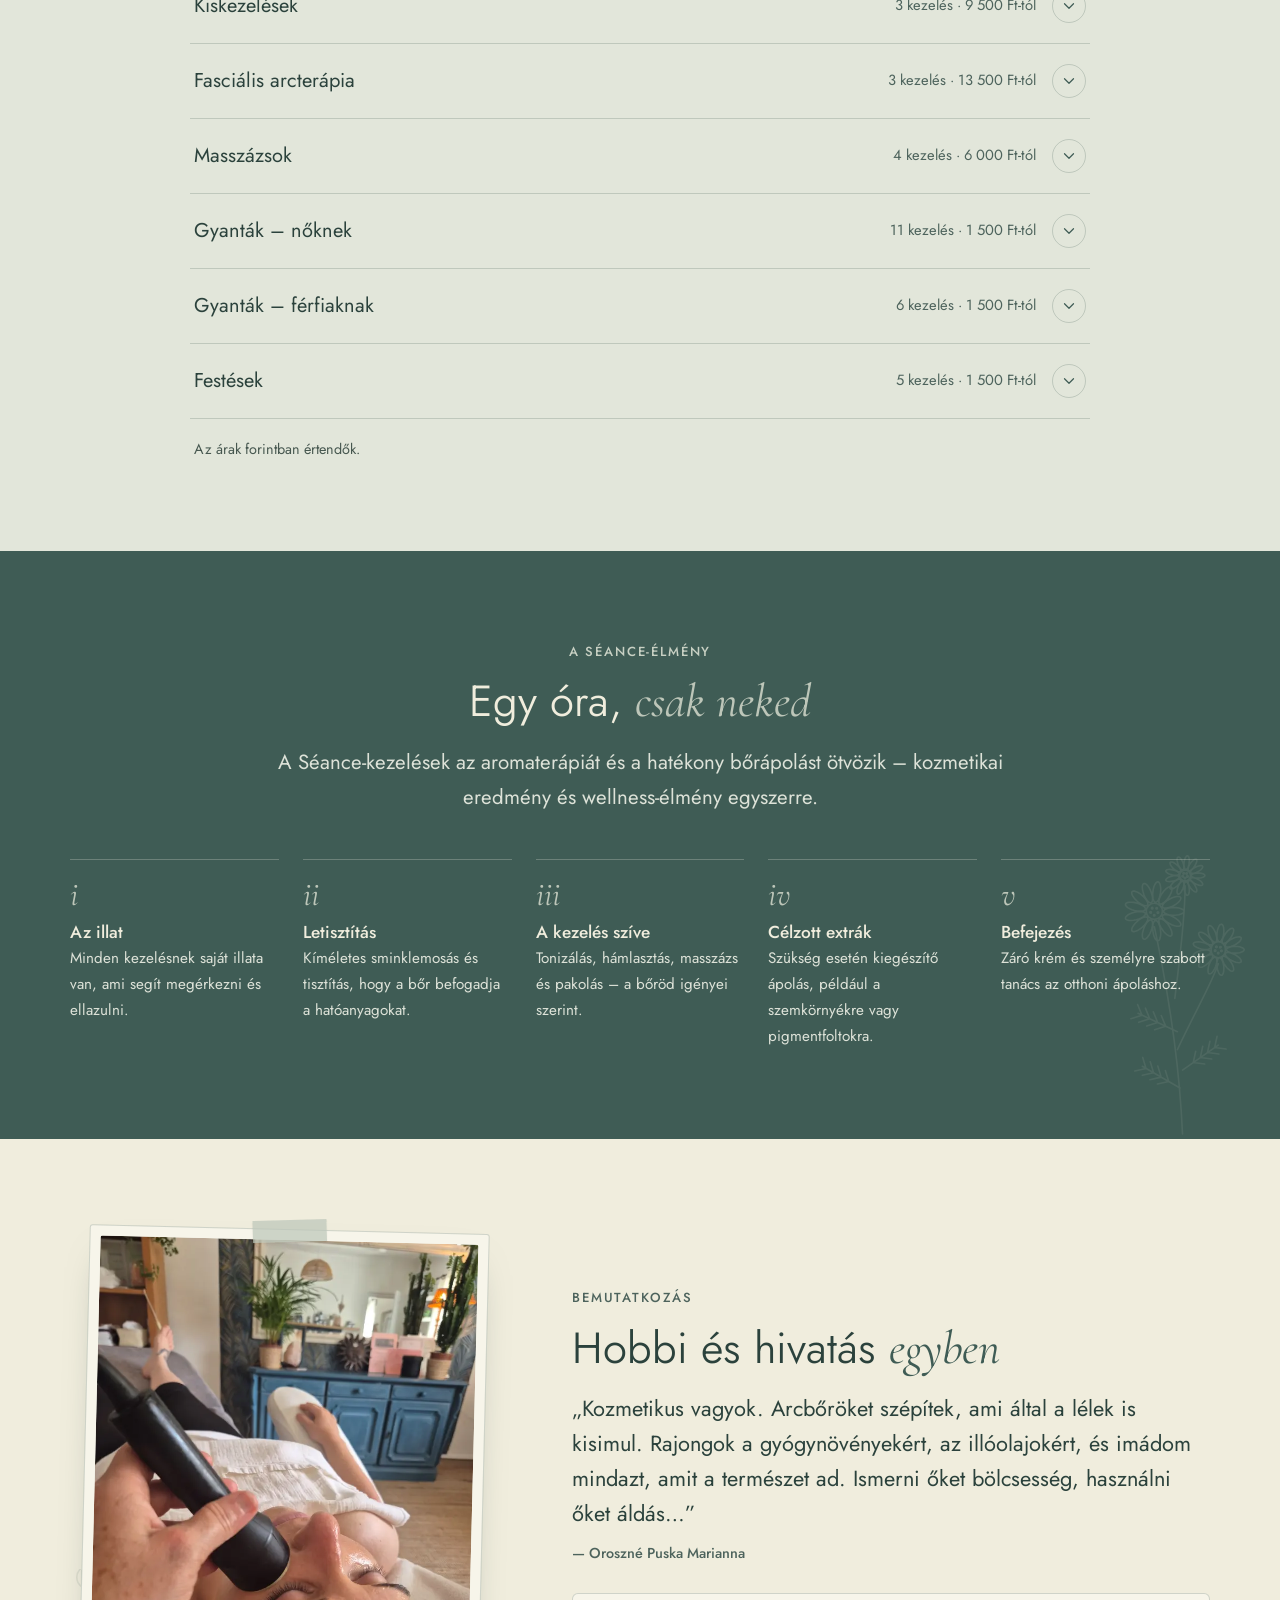
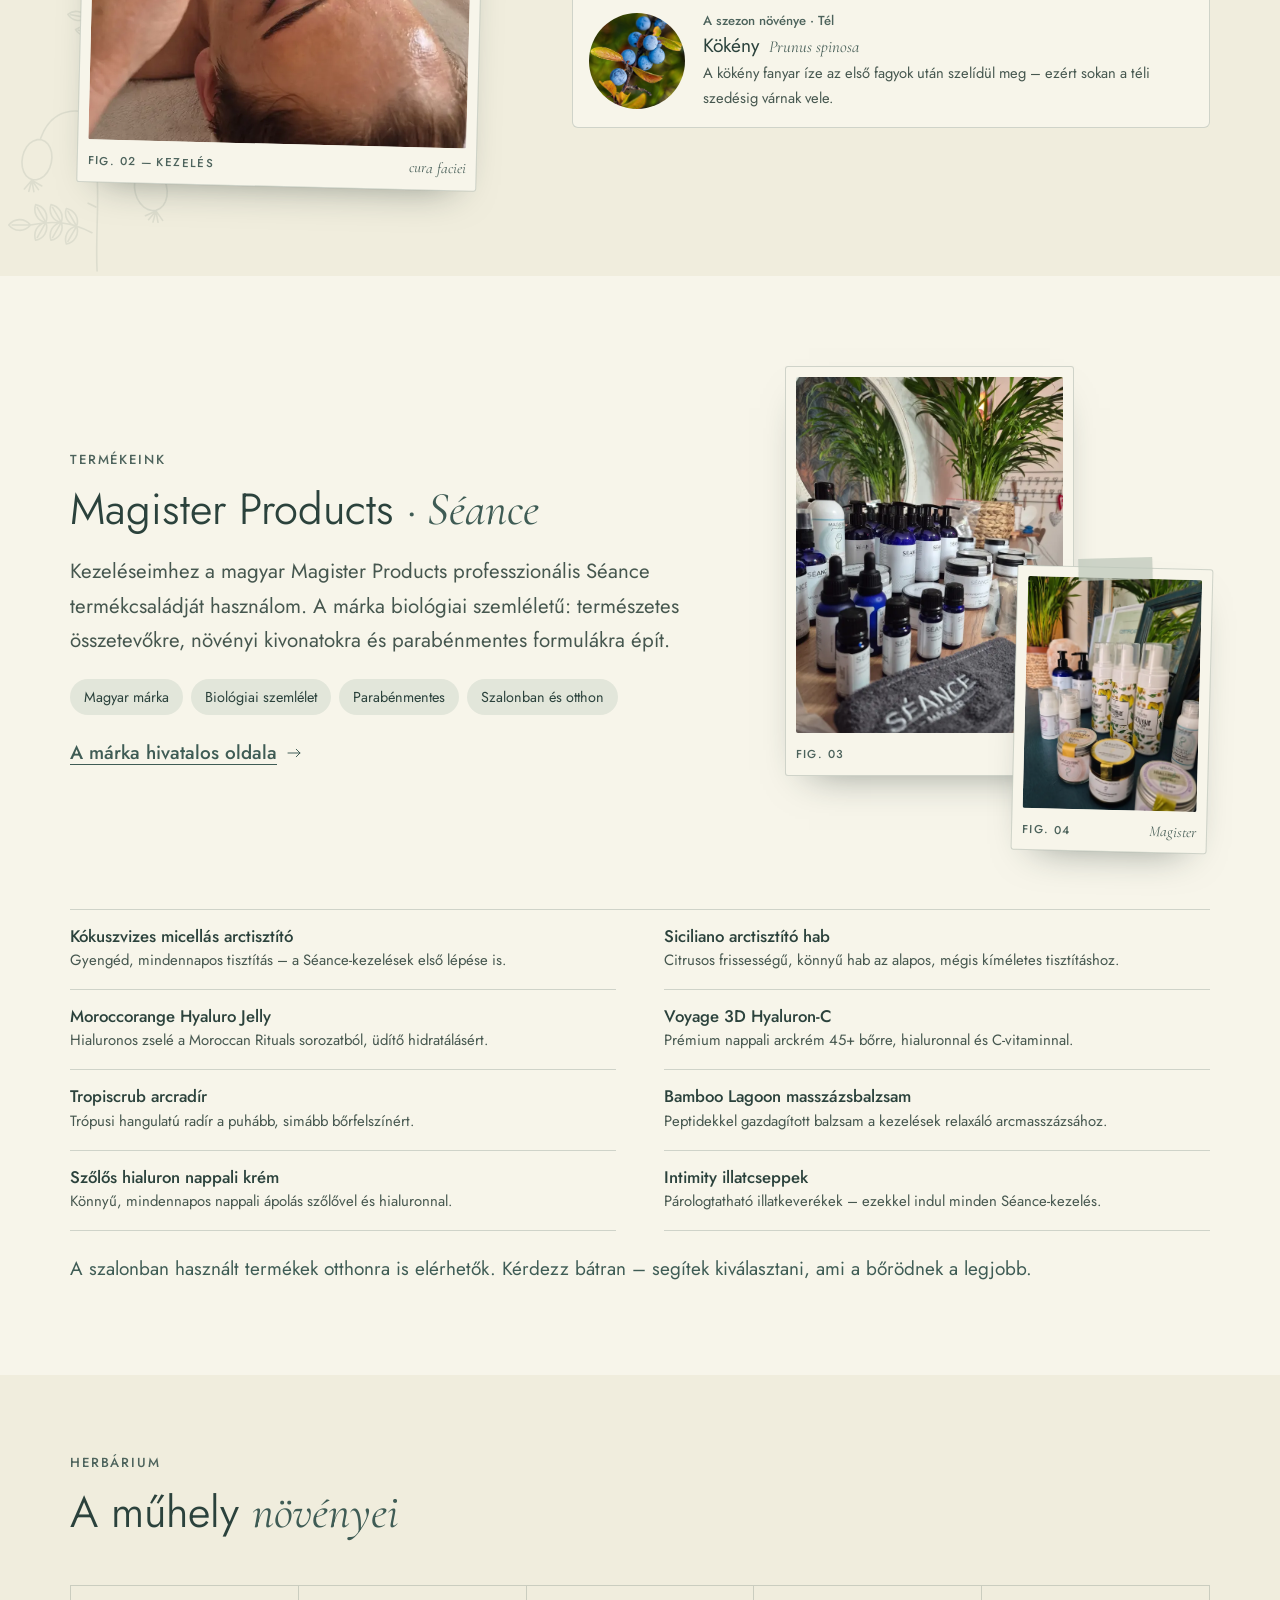
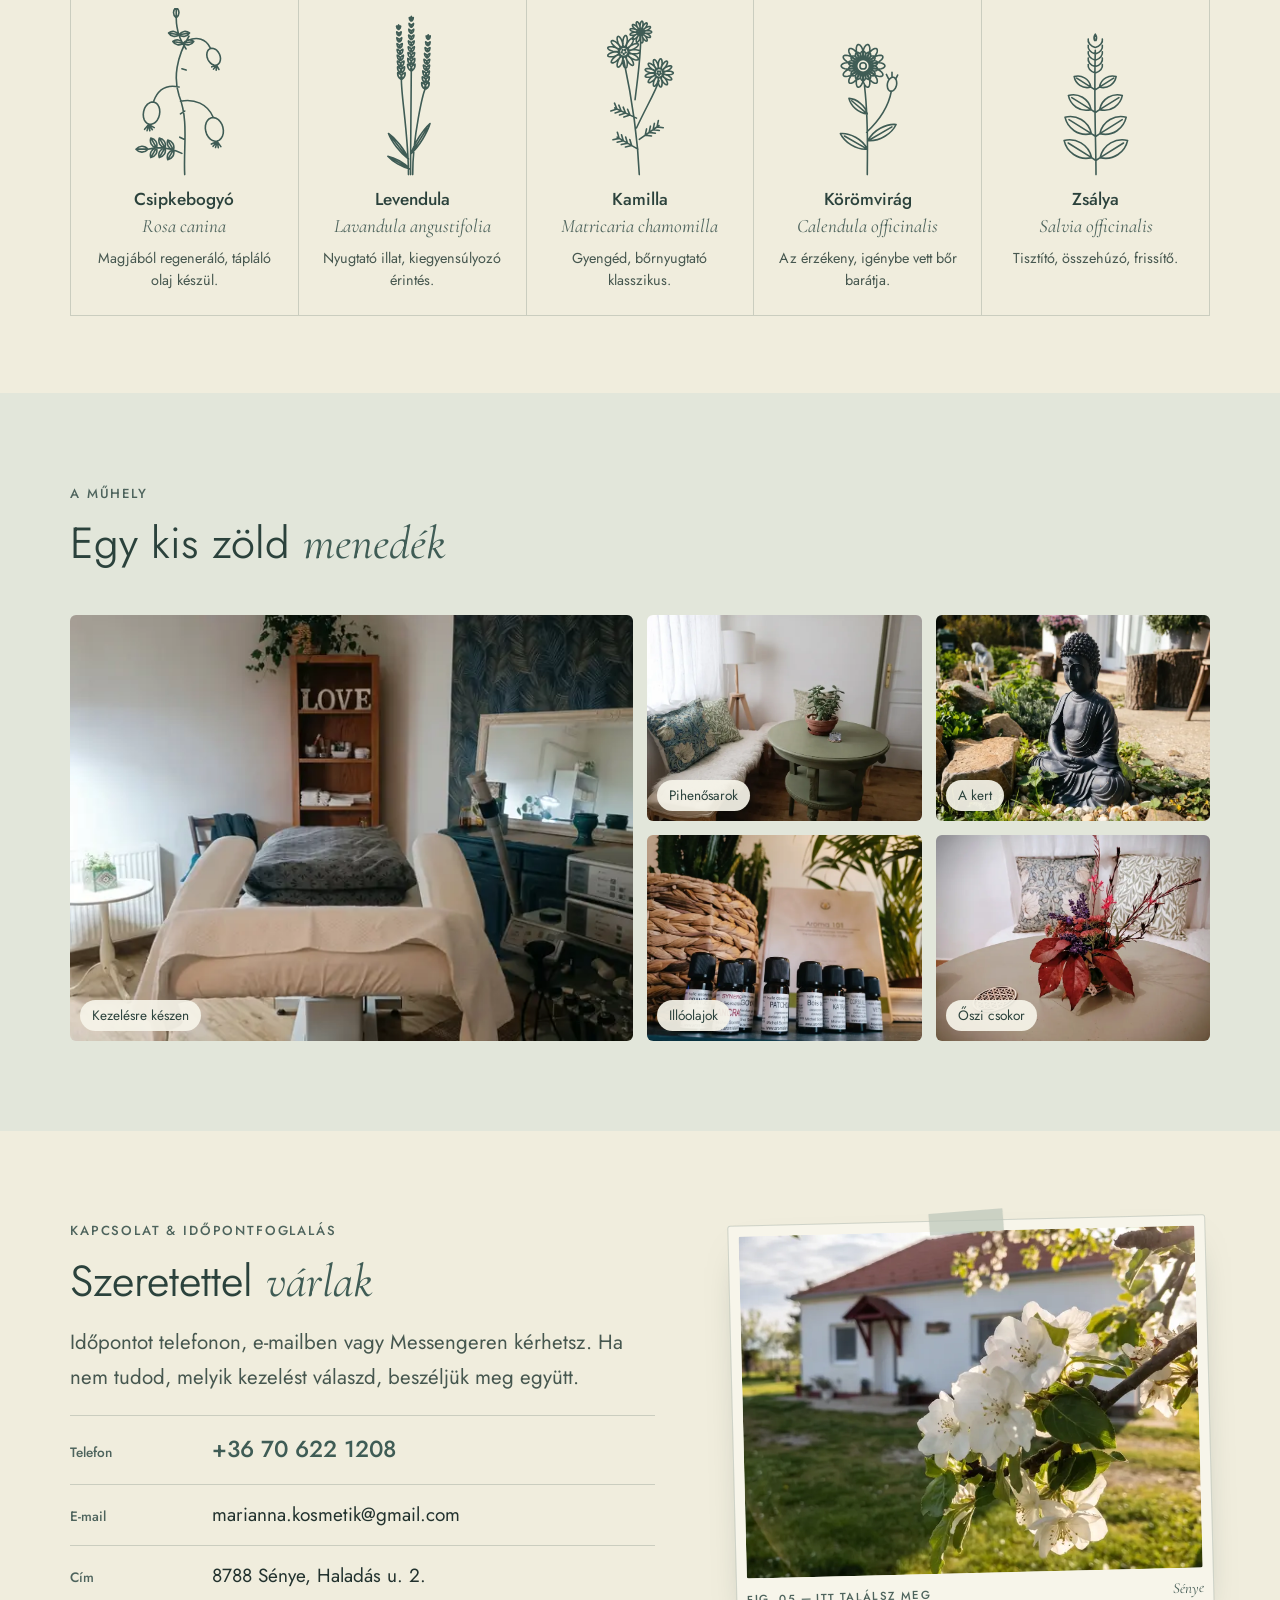
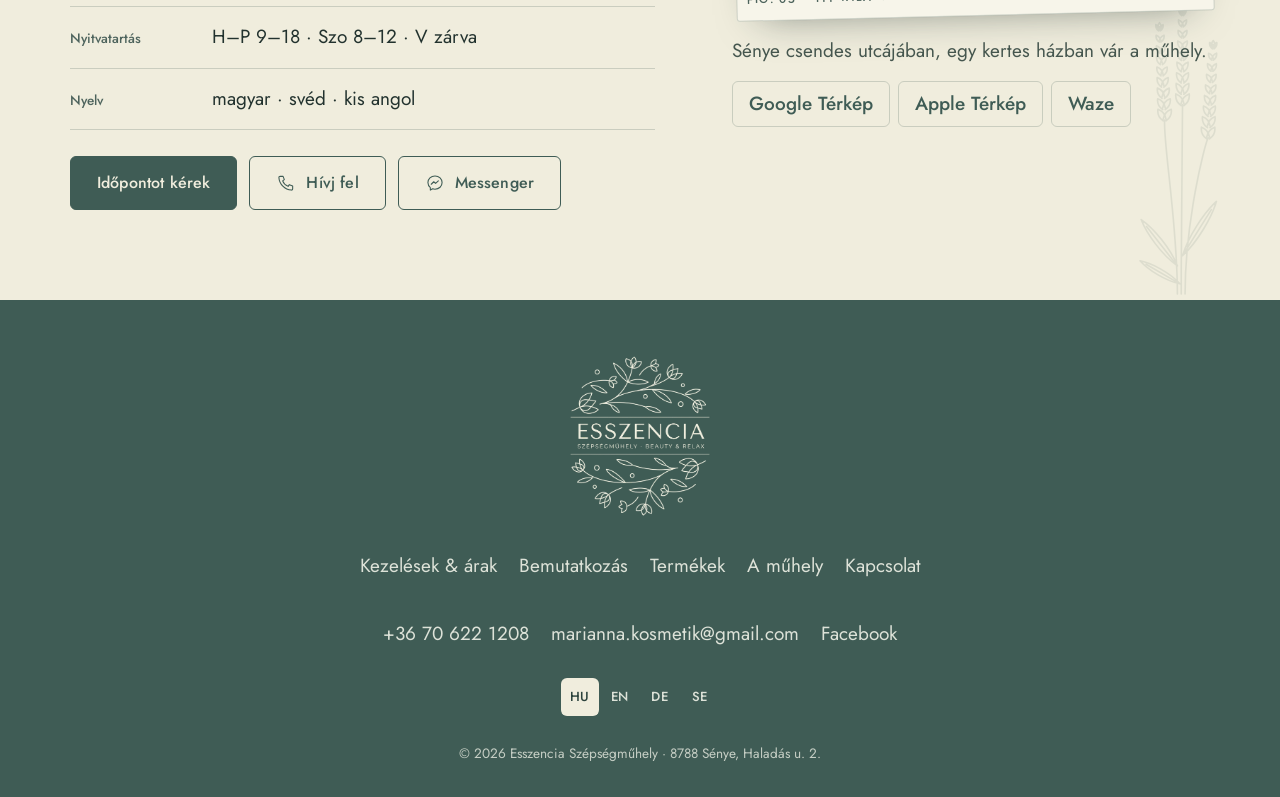
==== commit d00dbb70: "Online booking, private booking app and visitor statistics Website (1.3.0): - step-by-step booking a" ====
--- a/adm-esszencia/www/index.html
+++ b/adm-esszencia/www/index.html
@@ -129,7 +129,7 @@
           </figure>
           <dl class="info-card" aria-label="Röviden">
             <div><dt>Hely</dt><dd>Sénye, Haladás u. 2.</dd></div>
-            <div><dt data-i18n-key="@visit">Időpont</dt><dd>egyeztetéssel</dd></div>
+            <div><dt data-i18n-key="@visit">Időpont</dt><dd>online foglalás</dd></div>
             <div><dt>Nyelv</dt><dd>magyar · svéd · kis angol</dd></div>
           </dl>
         </div>
@@ -293,11 +293,12 @@
             <li><small>Telefon</small><a class="big" href="tel:+36706221208">+36 70 622 1208</a></li>
             <li><small>E-mail</small><a href="mailto:marianna.kosmetik@gmail.com">marianna.kosmetik@gmail.com</a></li>
             <li><small>Cím</small><span>8788 Sénye, Haladás u. 2.</span></li>
-            <li><small>Nyitvatartás</small><span>Előzetes időpont-egyeztetéssel</span></li>
+            <li><small>Nyitvatartás</small><span data-hours>H–P 9–18 · Szo 8–12 · V zárva</span></li>
             <li><small>Nyelv</small><span>magyar · svéd · kis angol</span></li>
           </ul>
           <div class="btn-row">
-            <a class="btn" href="tel:+36706221208"><svg aria-hidden="true"><use href="#i-phone"/></svg>Hívj fel</a>
+            <button class="btn" type="button" data-book>Időpontot kérek</button>
+            <a class="btn btn--line" href="tel:+36706221208"><svg aria-hidden="true"><use href="#i-phone"/></svg>Hívj fel</a>
             <a class="btn btn--line" href="https://m.me/61572319876098" target="_blank" rel="noopener"><svg aria-hidden="true"><use href="#i-msg"/></svg>Messenger</a>
           </div>
         </div>
@@ -352,6 +353,20 @@
     </div>
   </dialog>
 
+  <!-- Online booking assistant (booking.js) -->
+  <dialog class="book" data-booking aria-labelledby="bk-title">
+    <div class="book__in">
+      <header class="book__head">
+        <button type="button" class="book__icon" data-bk-back aria-label="Vissza"><svg aria-hidden="true"><use href="#i-left"/></svg></button>
+        <div class="book__titles"><h2 id="bk-title" data-bk-title>Időpontfoglalás</h2><p data-bk-steplabel></p></div>
+        <button type="button" class="book__icon" data-bk-close aria-label="Bezárás"><svg aria-hidden="true"><use href="#i-close"/></svg></button>
+      </header>
+      <div class="book__bar" aria-hidden="true"><span data-bk-bar></span></div>
+      <div class="book__body" data-bk-body></div>
+      <footer class="book__foot"><button type="button" class="btn book__next" data-bk-next disabled>Tovább</button></footer>
+    </div>
+  </dialog>
+
   <!-- Lightbox -->
   <dialog class="lightbox" data-lightbox aria-label="Kép nagyítva">
     <figure><img data-lb-img alt=""><figcaption data-lb-cap></figcaption></figure>
@@ -363,5 +378,7 @@
   <script src="assets/js/services.js" defer></script>
   <script src="assets/js/i18n.js" defer></script>
   <script src="assets/js/main.js" defer></script>
+  <script src="assets/js/booking.js" defer></script>
+  <script src="assets/js/stats.js" defer></script>
 </body>
 </html>
--- a/adm-esszencia/www/assets/css/style.css
+++ b/adm-esszencia/www/assets/css/style.css
@@ -494,3 +494,124 @@
 }
 @keyframes nudge { 0%, 100% { transform: translateX(0); } 50% { transform: translateX(4px); } }
 @media (prefers-reduced-motion: reduce) { .swipe-hint svg { animation: none; } }
+
+/* ==========================================================================
+   ONLINE BOOKING ASSISTANT (booking.js)
+   Phone: full screen, one question at a time, big targets, button at thumb.
+   ========================================================================== */
+html.bk-open { overflow: hidden; }
+.book { width: min(94vw, 600px); max-width: none; height: min(88vh, 820px); max-height: none; padding: 0; border: 0; border-radius: 12px; background: var(--sheet); color: var(--text); box-shadow: 0 40px 100px -30px rgba(31, 48, 43, .6); overflow: hidden; }
+.book[open] { display: flex; }
+.book::backdrop { background: rgba(31, 48, 43, .55); }
+.book__in { display: flex; flex-direction: column; width: 100%; height: 100%; }
+.book__head { display: flex; align-items: center; gap: 8px; padding: 10px 10px 8px; border-bottom: 1px solid var(--line); background: var(--sheet); }
+.book__icon { flex: none; display: grid; place-items: center; width: 48px; height: 48px; border: 0; border-radius: 50%; background: transparent; color: var(--forest); }
+.book__icon:hover { background: var(--sage-100); }
+.book__icon[hidden] { display: grid !important; visibility: hidden; }
+.book__icon svg { width: 24px; height: 24px; }
+.book__titles { flex: 1; min-width: 0; text-align: center; }
+.book__titles h2 { font-size: 1.15rem; font-weight: 500; color: var(--pine); }
+.book__titles p { margin: 2px 0 0; min-height: 1.3em; font-size: .88rem; color: var(--moss); }
+.book__bar { height: 4px; background: var(--sage-100); }
+.book__bar span { display: block; height: 100%; width: 0; background: var(--forest); transition: width .35s var(--ease); }
+.book__body { flex: 1; overflow-y: auto; overscroll-behavior: contain; padding: 20px 20px 28px; -webkit-overflow-scrolling: touch; }
+.book__foot { padding: 12px 16px calc(12px + env(safe-area-inset-bottom)); border-top: 1px solid var(--line); background: var(--sheet); }
+.book__foot[hidden] { display: none; }
+.book__next { width: 100%; min-height: 56px; font-size: 1.05rem; }
+.book__next:disabled { opacity: .45; cursor: not-allowed; }
+
+.bk-q { margin: 0 0 16px; font-size: 1.35rem; font-weight: 400; color: var(--pine); }
+.bk-cats, .bk-items { display: grid; gap: 10px; }
+.bk-cat { display: flex; align-items: center; gap: 12px; width: 100%; min-height: 64px; padding: 12px 16px; border: 1.5px solid var(--line); border-radius: 10px; background: #fff; text-align: left; }
+.bk-cat:hover { border-color: var(--forest); }
+.bk-cat span { flex: 1; }
+.bk-cat b { display: block; font-weight: 500; font-size: 1.05rem; color: var(--pine); }
+.bk-cat small { display: block; color: var(--moss); font-size: .9rem; }
+.bk-cat svg { width: 22px; height: 22px; color: var(--forest); flex: none; }
+.bk-cat--custom { background: var(--sage-100); border-style: dashed; }
+.bk-crumb { display: inline-flex; align-items: center; gap: 6px; min-height: 44px; margin: -6px 0 6px; padding: 0 6px 0 0; border: 0; background: none; color: var(--forest); font-weight: 500; }
+.bk-crumb svg { width: 20px; height: 20px; }
+.bk-catname { margin: 0 0 12px; font-size: 1.1rem; font-weight: 500; color: var(--moss); }
+.bk-item { display: flex; align-items: center; gap: 14px; width: 100%; min-height: 60px; padding: 12px 14px; border: 1.5px solid var(--line); border-radius: 10px; background: #fff; text-align: left; }
+.bk-item[aria-checked="true"] { border-color: var(--forest); background: #F1F4EE; box-shadow: inset 0 0 0 1px var(--forest); }
+.bk-radio { flex: none; width: 24px; height: 24px; border: 2px solid var(--sage-500); border-radius: 50%; display: grid; place-items: center; }
+.bk-item[aria-checked="true"] .bk-radio { border-color: var(--forest); }
+.bk-item[aria-checked="true"] .bk-radio::after { content: ""; width: 12px; height: 12px; border-radius: 50%; background: var(--forest); }
+.bk-item__name { flex: 1; color: var(--ink); line-height: 1.35; }
+.bk-item__name small { display: block; margin-top: 2px; color: var(--moss); font-size: .86rem; }
+.bk-item__price { flex: none; font-weight: 500; color: var(--forest); white-space: nowrap; }
+
+.bk-field { display: block; margin: 18px 0 0; }
+.bk-field > span { display: block; margin-bottom: 6px; font-weight: 500; color: var(--pine); }
+.bk-field input, .bk-field textarea { width: 100%; min-height: 54px; padding: 12px 14px; border: 1.5px solid var(--line); border-radius: 10px; background: #fff; font: inherit; font-size: max(16px, 1rem); color: var(--ink); }
+.bk-field textarea { min-height: 84px; resize: vertical; line-height: 1.5; }
+.bk-field input:focus, .bk-field textarea:focus { outline: none; border-color: var(--forest); box-shadow: 0 0 0 3px rgba(63, 92, 85, .18); }
+.bk-field small { display: block; margin-top: 6px; color: var(--moss); font-size: .88rem; }
+.bk-field.has-err input { border-color: #9B2C2C; }
+.bk-err { display: block; margin-top: 6px; font-style: normal; color: #9B2C2C; font-size: .9rem; }
+.bk-check { display: flex; gap: 12px; align-items: flex-start; margin: 20px 0 0; padding: 14px; border-radius: 10px; background: var(--sage-100); cursor: pointer; }
+.bk-check input { flex: none; width: 26px; height: 26px; margin: 0; accent-color: var(--forest); }
+.bk-check small { display: block; margin-top: 4px; color: var(--moss); font-size: .86rem; }
+.bk-check.has-err { box-shadow: inset 0 0 0 2px #9B2C2C; }
+.bk-hp { position: absolute !important; left: -9999px; width: 1px; height: 1px; opacity: 0; }
+.bk-alert { margin: 16px 0 0; padding: 12px 14px; border-radius: 10px; background: #F5DEDB; color: #7A2222; }
+.bk-alert a { color: inherit; font-weight: 600; }
+
+.bk-chip { display: flex; align-items: center; justify-content: space-between; gap: 12px; margin-bottom: 18px; padding: 10px 14px; border-radius: 10px; background: var(--sage-100); }
+.bk-chip b { display: block; font-weight: 500; color: var(--pine); line-height: 1.35; }
+.bk-chip small { color: var(--moss); }
+.bk-link { flex: none; min-height: 40px; padding: 0 4px; border: 0; background: none; color: var(--forest); font-weight: 500; text-decoration: underline; text-underline-offset: 4px; }
+
+.bk-cal { border: 1px solid var(--line); border-radius: 12px; background: #fff; padding: 8px 8px 10px; }
+.bk-cal__head { display: flex; align-items: center; justify-content: space-between; padding: 2px 2px 8px; }
+.bk-cal__head strong { font-weight: 500; font-size: 1.08rem; color: var(--pine); }
+.bk-nav { display: grid; place-items: center; width: 46px; height: 46px; border: 1.5px solid var(--line); border-radius: 50%; background: transparent; color: var(--forest); }
+.bk-nav:disabled { opacity: .3; cursor: default; }
+.bk-nav svg { width: 22px; height: 22px; }
+.bk-cal__grid { display: grid; grid-template-columns: repeat(7, 1fr); gap: 4px; }
+.bk-wd { padding: 4px 0; text-align: center; font-size: .8rem; color: var(--moss); text-transform: capitalize; }
+.bk-day { aspect-ratio: 1; min-height: 42px; border: 0; border-radius: 50%; background: var(--sage-100); color: var(--pine); font-size: 1.02rem; font-weight: 500; }
+.bk-day:hover:not(:disabled) { box-shadow: inset 0 0 0 2px var(--forest); }
+.bk-day:disabled { background: transparent; color: rgba(34, 50, 46, .3); font-weight: 400; cursor: default; }
+.bk-day.is-today { box-shadow: inset 0 0 0 1.5px var(--sage-500); }
+.bk-day.is-sel { background: var(--forest); color: #fff; }
+.bk-empty { margin: 16px 0 10px; text-align: center; color: var(--text-soft); }
+.bk-wide { width: 100%; }
+.bk-slots { margin-top: 18px; }
+.bk-daytitle { margin: 0 0 6px; font-size: 1.1rem; font-weight: 500; color: var(--pine); }
+.bk-part { margin: 12px 0 8px; font-size: .9rem; color: var(--moss); }
+.bk-times { display: grid; grid-template-columns: repeat(3, 1fr); gap: 10px; }
+.bk-time { min-height: 54px; border: 1.5px solid var(--line); border-radius: 10px; background: #fff; font-size: 1.1rem; font-weight: 500; color: var(--pine); }
+.bk-time:hover { border-color: var(--forest); }
+.bk-time[aria-pressed="true"] { background: var(--forest); border-color: var(--forest); color: #fff; }
+.bk-hint { margin: 18px 0 0; font-size: .9rem; color: var(--text-soft); }
+.bk-hint a { color: var(--forest); font-weight: 600; white-space: nowrap; }
+.bk-loading { display: flex; align-items: center; gap: 12px; padding: 30px 0; color: var(--moss); }
+.bk-spinner { width: 22px; height: 22px; border: 3px solid var(--sage-300); border-top-color: var(--forest); border-radius: 50%; animation: bk-spin .8s linear infinite; }
+@keyframes bk-spin { to { transform: rotate(360deg); } }
+
+.bk-sum { margin: 0 0 22px; padding: 4px 14px; border-radius: 10px; background: var(--sage-100); }
+.bk-sum div { display: grid; grid-template-columns: 110px 1fr; gap: 10px; padding: 10px 0; border-bottom: 1px solid var(--line); }
+.bk-sum div:last-child { border-bottom: 0; }
+.bk-sum dt { color: var(--moss); font-size: .92rem; }
+.bk-sum dd { margin: 0; color: var(--pine); font-weight: 500; }
+.bk-sum .bk-link { min-height: 0; margin-left: 4px; font-size: .9rem; font-weight: 400; }
+.bk-done { text-align: center; padding-top: 10px; }
+.bk-done__icon { display: inline-grid; place-items: center; width: 84px; height: 84px; margin-bottom: 16px; border-radius: 50%; background: var(--forest); color: #fff; }
+.bk-done__icon svg { width: 44px; height: 44px; }
+.bk-done h3 { font-size: 1.5rem; font-weight: 400; color: var(--pine); margin-bottom: 8px; }
+.bk-done > p { color: var(--text-soft); max-width: 26em; margin: 0 auto 20px; }
+.bk-done .bk-sum { text-align: left; }
+.bk-small { font-size: .92rem; color: var(--moss); }
+.bk-off p { color: var(--text-soft); }
+.bk-off__actions { display: grid; gap: 10px; margin-top: 18px; }
+.bk-off__actions .btn { justify-content: flex-start; width: 100%; min-height: 58px; }
+.bk-off__actions .btn span { margin-left: auto; font-weight: 400; }
+
+@media (max-width: 600px) {
+  .book { width: 100%; height: 100%; max-height: 100dvh; margin: 0; border-radius: 0; }
+  .book__body { padding: 18px 16px 24px; }
+  .bk-q { font-size: 1.25rem; }
+  .bk-sum div { grid-template-columns: 92px 1fr; }
+}
+@media (max-width: 360px) { .bk-times { grid-template-columns: repeat(2, 1fr); } }
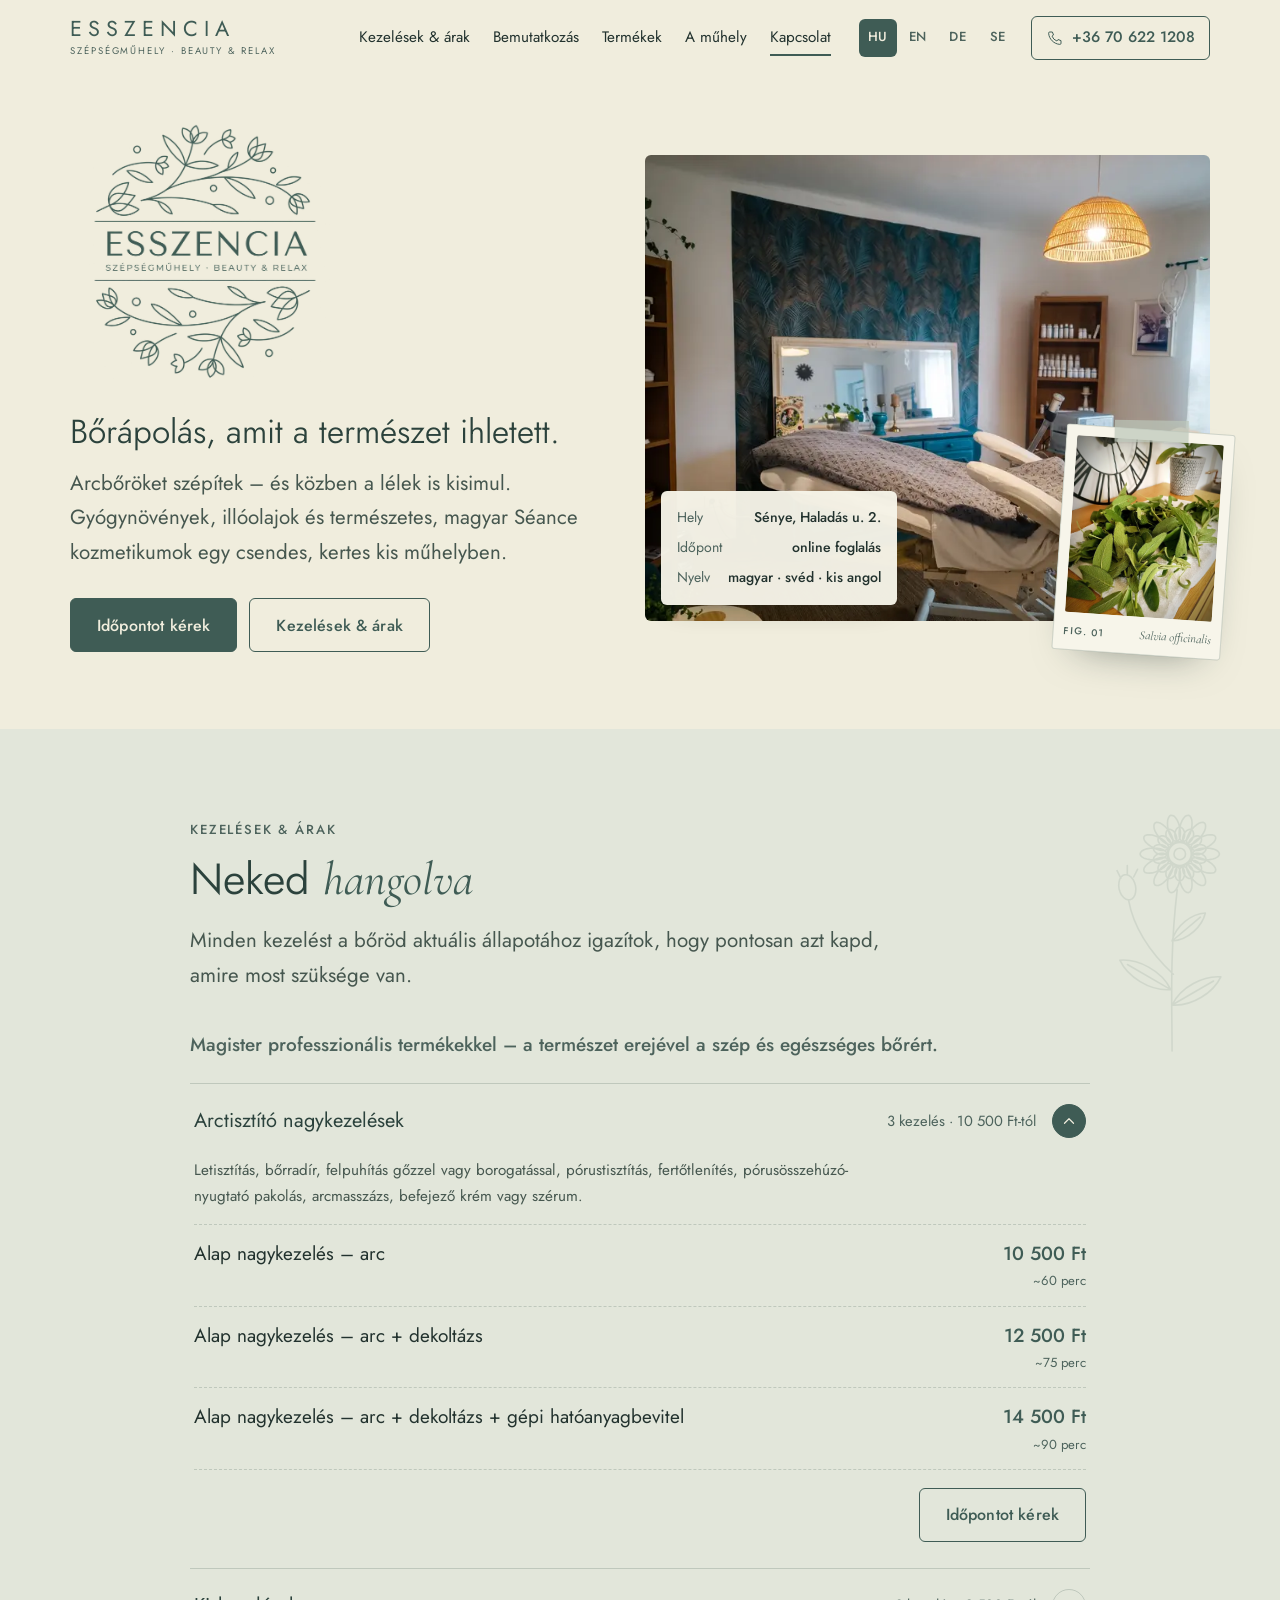
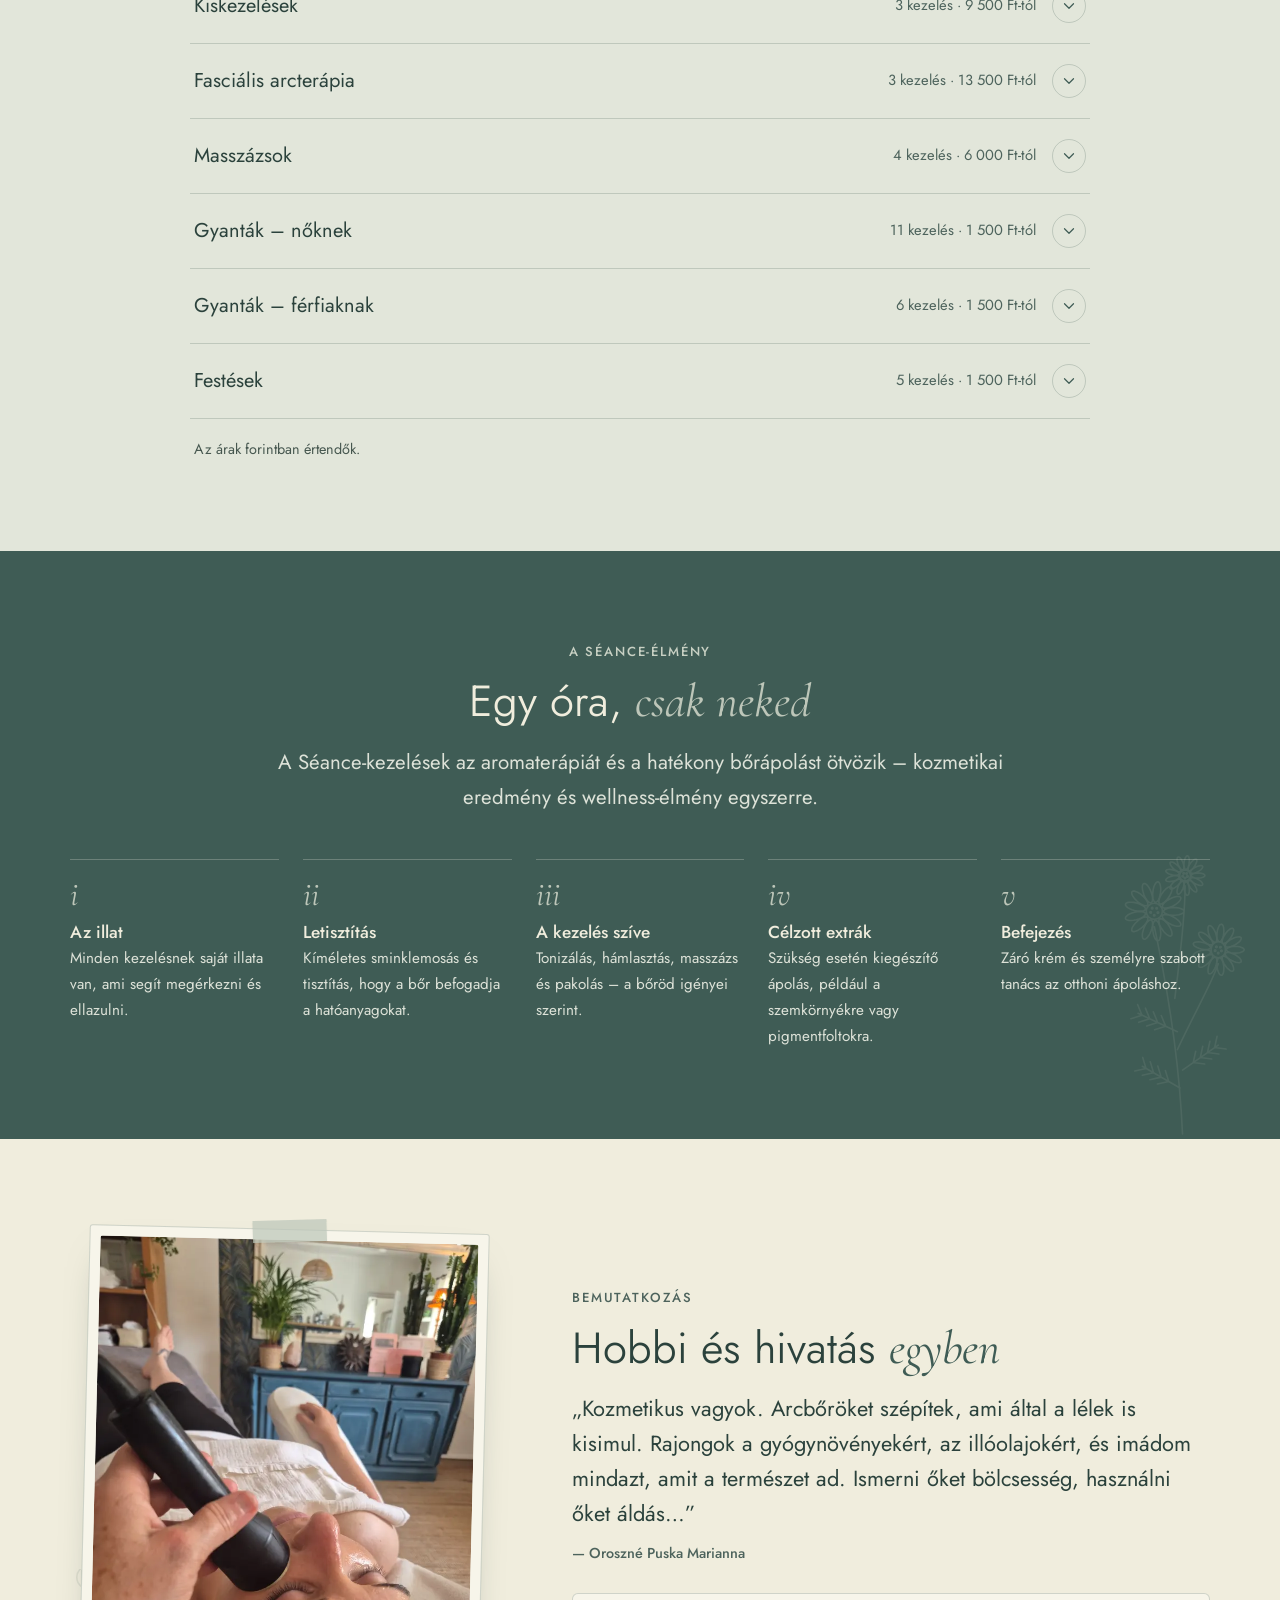
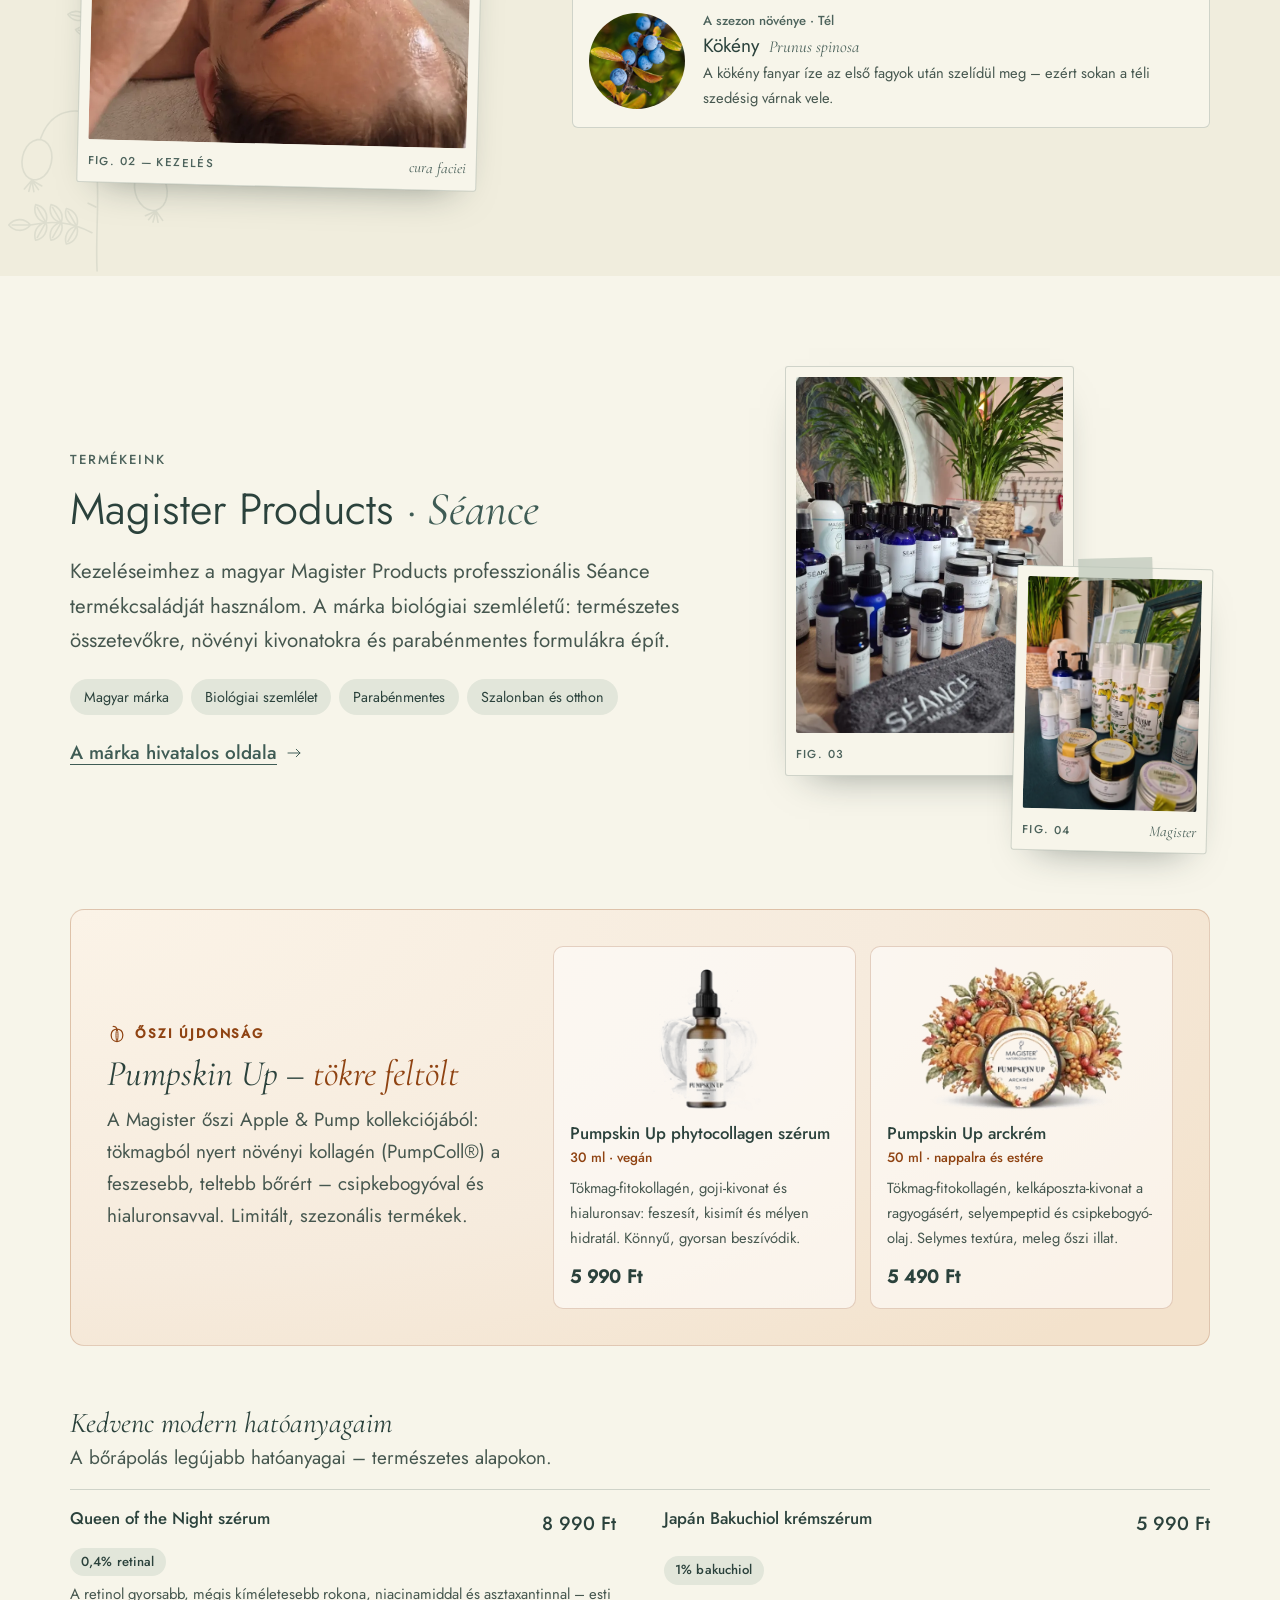
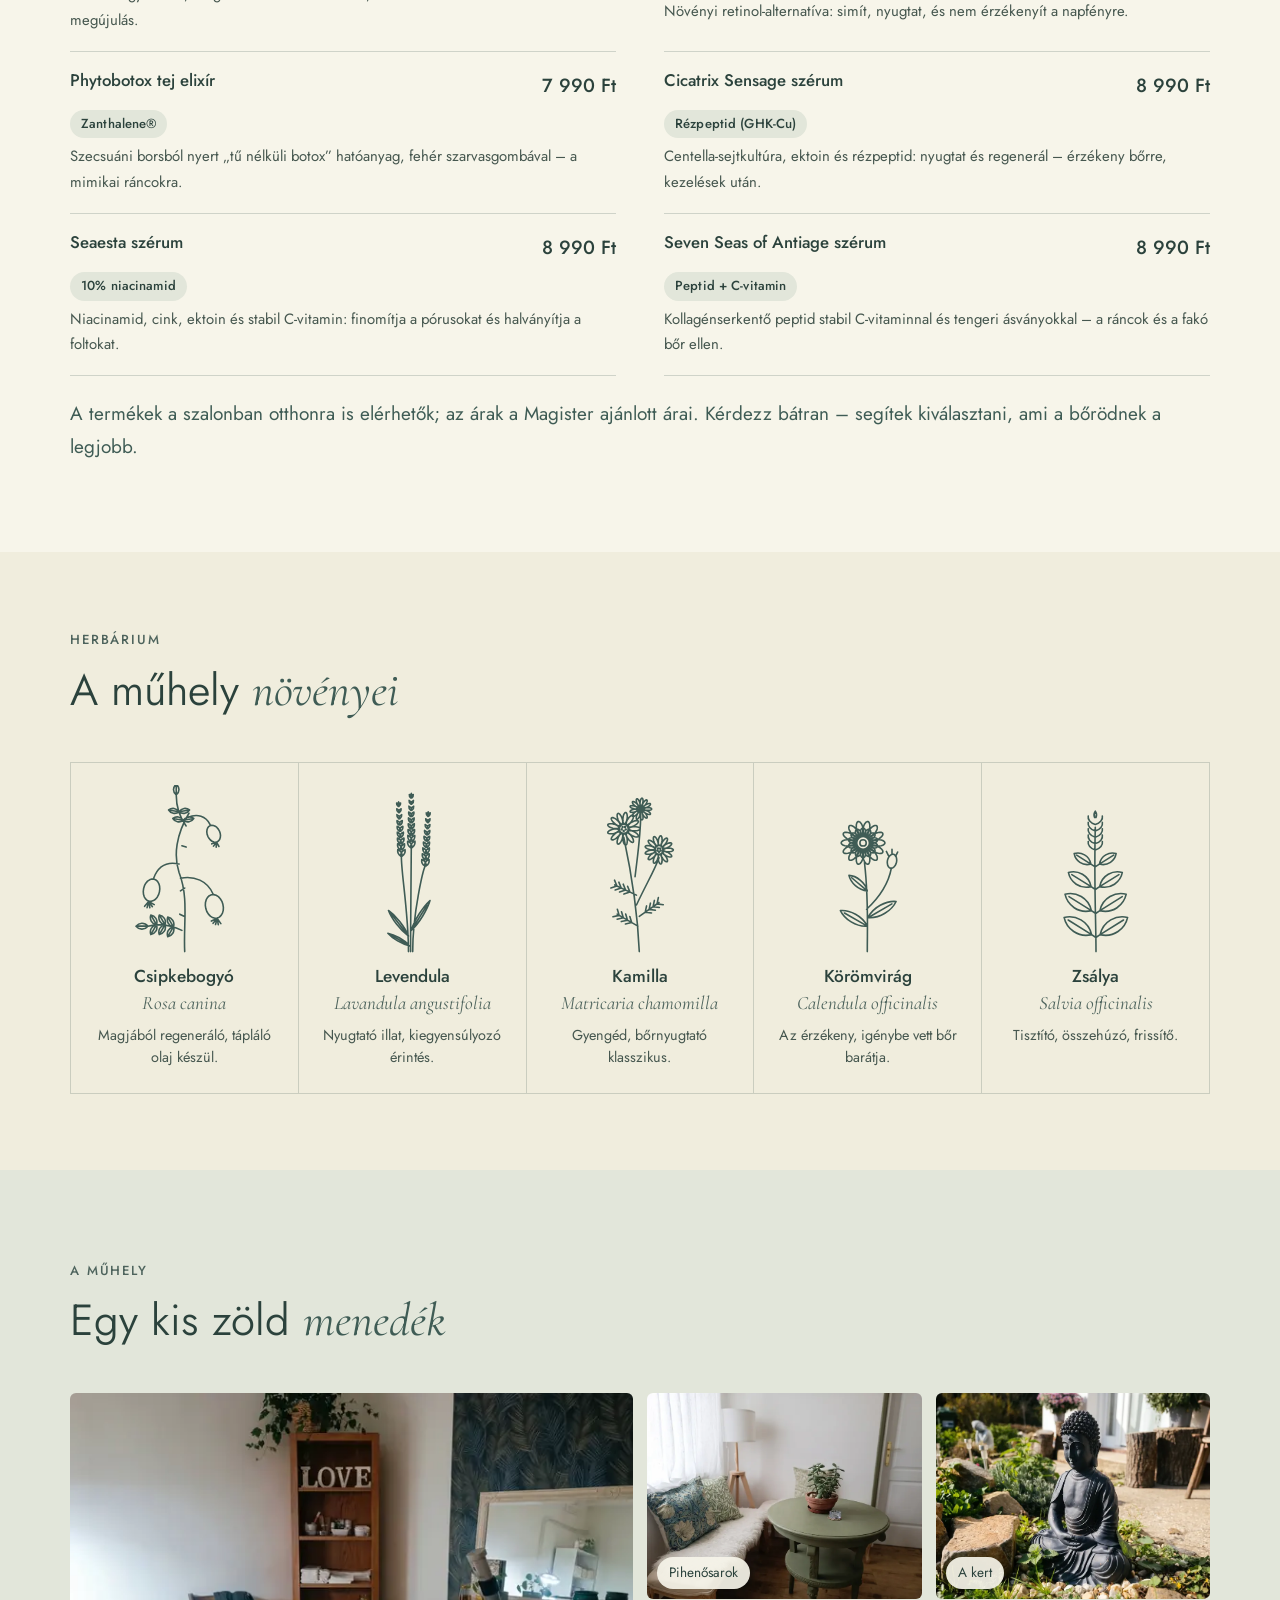
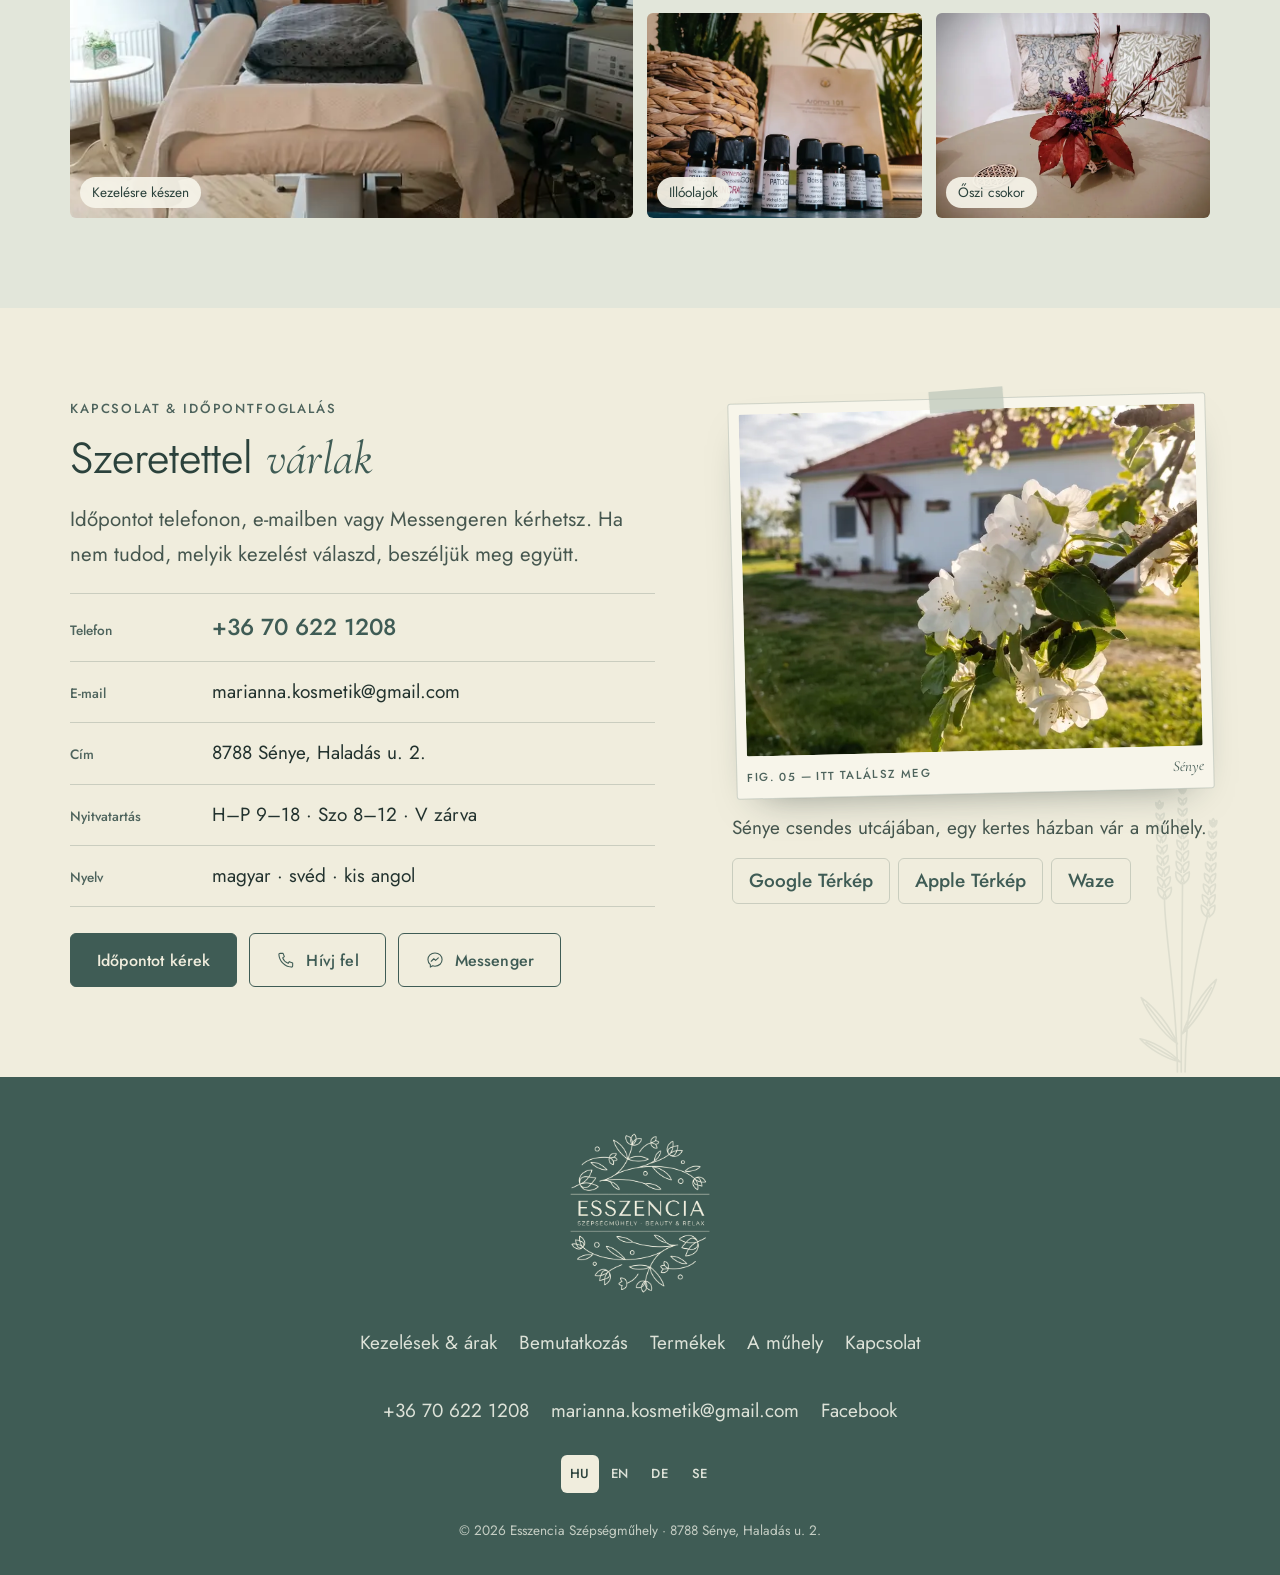
==== commit 483f34eb: "Autumn products, modern actives, new prices and an easier booking flow - Products: Pumpskin Up serum" ====
--- a/adm-esszencia/www/index.html
+++ b/adm-esszencia/www/index.html
@@ -226,18 +226,49 @@
             </figure>
           </div>
         </div>
+        <!-- Autumn feature: Magister "Apple & Pump" collection -->
+        <div class="autumn" aria-labelledby="autumn-title">
+          <div class="autumn__head">
+            <p class="autumn__label"><svg aria-hidden="true" viewBox="0 0 24 24"><path d="M12 6c-1-2.4-3-3.2-4.6-3M12 6c3.6 0 7 2.6 7 7.2S16.2 21 12 21s-7-3.2-7-7.8S8.4 6 12 6Z" fill="none" stroke="currentColor" stroke-width="1.5" stroke-linecap="round"/><path d="M12 6c-1.6 2.4-1.6 12.6 0 15M12 6c1.6 2.4 1.6 12.6 0 15" fill="none" stroke="currentColor" stroke-width="1.2"/></svg>Őszi újdonság</p>
+            <h3 class="autumn__title" id="autumn-title">Pumpskin Up – <em>tökre feltölt</em></h3>
+            <p class="autumn__text">A Magister őszi Apple &amp; Pump kollekciójából: tökmagból nyert növényi kollagén (PumpColl®) a feszesebb, teltebb bőrért – csipkebogyóval és hialuronsavval. Limitált, szezonális termékek.</p>
+          </div>
+          <ul class="autumn__cards">
+            <li class="pcard">
+              <img class="pcard__img" src="assets/img/pumpskin-serum.webp" width="133" height="172" loading="lazy" decoding="async" alt="Pumpskin Up szérum barna pipettás üvegben">
+              <div class="pcard__body">
+                <h4>Pumpskin Up phytocollagen szérum</h4>
+                <p class="pcard__meta">30 ml · vegán</p>
+                <p>Tökmag-fitokollagén, goji-kivonat és hialuronsav: feszesít, kisimít és mélyen hidratál. Könnyű, gyorsan beszívódik.</p>
+                <p class="pcard__price">5 990 Ft</p>
+              </div>
+            </li>
+            <li class="pcard">
+              <img class="pcard__img pcard__img--wide" src="assets/img/pumpskin-cream.webp" width="240" height="172" loading="lazy" decoding="async" alt="Pumpskin Up arckrém tégelyben, tökök és őszi bogyók között">
+              <div class="pcard__body">
+                <h4>Pumpskin Up arckrém</h4>
+                <p class="pcard__meta">50 ml · nappalra és estére</p>
+                <p>Tökmag-fitokollagén, kelkáposzta-kivonat a ragyogásért, selyempeptid és csipkebogyó-olaj. Selymes textúra, meleg őszi illat.</p>
+                <p class="pcard__price">5 490 Ft</p>
+              </div>
+            </li>
+          </ul>
+        </div>
+
+        <div class="actives-head">
+          <h3 class="actives-title">Kedvenc modern hatóanyagaim</h3>
+          <p>A bőrápolás legújabb hatóanyagai – természetes alapokon.</p>
+        </div>
         <ul class="product-list" id="product-list" aria-label="Termékek">
-          <li><h3>Kókuszvizes micellás arctisztító</h3><p>Gyengéd, mindennapos tisztítás – a Séance-kezelések első lépése is.</p></li>
-          <li><h3>Siciliano arctisztító hab</h3><p>Citrusos frissességű, könnyű hab az alapos, mégis kíméletes tisztításhoz.</p></li>
-          <li><h3>Moroccorange Hyaluro Jelly</h3><p>Hialuronos zselé a Moroccan Rituals sorozatból, üdítő hidratálásért.</p></li>
-          <li><h3>Voyage 3D Hyaluron-C</h3><p>Prémium nappali arckrém 45+ bőrre, hialuronnal és C-vitaminnal.</p></li>
-          <li class="is-extra"><h3>Tropiscrub arcradír</h3><p>Trópusi hangulatú radír a puhább, simább bőrfelszínért.</p></li>
-          <li class="is-extra"><h3>Bamboo Lagoon masszázsbalzsam</h3><p>Peptidekkel gazdagított balzsam a kezelések relaxáló arcmasszázsához.</p></li>
-          <li class="is-extra"><h3>Szőlős hialuron nappali krém</h3><p>Könnyű, mindennapos nappali ápolás szőlővel és hialuronnal.</p></li>
-          <li class="is-extra"><h3>Intimity illatcseppek</h3><p>Párologtatható illatkeverékek – ezekkel indul minden Séance-kezelés.</p></li>
+          <li><h4>Queen of the Night szérum</h4><span class="active-chip">0,4% retinal</span><p>A retinol gyorsabb, mégis kíméletesebb rokona, niacinamiddal és asztaxantinnal – esti megújulás.</p><span class="price">8 990 Ft</span></li>
+          <li><h4>Japán Bakuchiol krémszérum</h4><span class="active-chip">1% bakuchiol</span><p>Növényi retinol-alternatíva: simít, nyugtat, és nem érzékenyít a napfényre.</p><span class="price">5 990 Ft</span></li>
+          <li><h4>Phytobotox tej elixír</h4><span class="active-chip">Zanthalene®</span><p>Szecsuáni borsból nyert „tű nélküli botox” hatóanyag, fehér szarvasgombával – a mimikai ráncokra.</p><span class="price">7 990 Ft</span></li>
+          <li class="is-extra"><h4>Cicatrix Sensage szérum</h4><span class="active-chip">Rézpeptid (GHK-Cu)</span><p>Centella-sejtkultúra, ektoin és rézpeptid: nyugtat és regenerál – érzékeny bőrre, kezelések után.</p><span class="price">8 990 Ft</span></li>
+          <li class="is-extra"><h4>Seaesta szérum</h4><span class="active-chip">10% niacinamid</span><p>Niacinamid, cink, ektoin és stabil C-vitamin: finomítja a pórusokat és halványítja a foltokat.</p><span class="price">8 990 Ft</span></li>
+          <li class="is-extra"><h4>Seven Seas of Antiage szérum</h4><span class="active-chip">Peptid + C-vitamin</span><p>Kollagénserkentő peptid stabil C-vitaminnal és tengeri ásványokkal – a ráncok és a fakó bőr ellen.</p><span class="price">8 990 Ft</span></li>
         </ul>
-        <button class="show-more" type="button" data-more="#product-list" aria-controls="product-list" aria-expanded="false"><span>Mutasd mind a 8 terméket</span><svg aria-hidden="true"><use href="#i-chevron"/></svg></button>
-        <p class="products-note">A szalonban használt termékek otthonra is elérhetők. Kérdezz bátran – segítek kiválasztani, ami a bőrödnek a legjobb.</p>
+        <button class="show-more" type="button" data-more="#product-list" aria-controls="product-list" aria-expanded="false"><span>Mutasd mind a 6 terméket</span><svg aria-hidden="true"><use href="#i-chevron"/></svg></button>
+        <p class="products-note">A termékek a szalonban otthonra is elérhetők; az árak a Magister ajánlott árai. Kérdezz bátran – segítek kiválasztani, ami a bőrödnek a legjobb.</p>
       </div>
     </section>
 
@@ -363,7 +394,7 @@
       </header>
       <div class="book__bar" aria-hidden="true"><span data-bk-bar></span></div>
       <div class="book__body" data-bk-body></div>
-      <footer class="book__foot"><button type="button" class="btn book__next" data-bk-next disabled>Tovább</button></footer>
+      <footer class="book__foot"><p class="book__sel" data-bk-sel hidden></p><button type="button" class="btn book__next" data-bk-next disabled>Tovább</button><p class="book__legal" data-bk-legal hidden></p></footer>
     </div>
   </dialog>
 
--- a/adm-esszencia/www/assets/css/style.css
+++ b/adm-esszencia/www/assets/css/style.css
@@ -238,9 +238,44 @@
 .facts { display: flex; flex-wrap: wrap; gap: 8px; margin: 4px 0 22px; }
 .facts li { padding: 6px 14px; border-radius: 99px; background: var(--sage-100); color: var(--pine); font-size: .9rem; }
 .product-list { display: grid; grid-template-columns: 1fr 1fr; column-gap: 48px; border-top: 1px solid var(--line); }
-.product-list li { padding: 16px 0; border-bottom: 1px solid var(--line); }
-.product-list h3 { font-size: 1.05rem; font-weight: 500; color: var(--pine); margin-bottom: 2px; }
-.product-list p { margin: 0; font-size: .93rem; color: var(--text-soft); }
+.product-list li { display: grid; grid-template-columns: 1fr auto; align-items: start; gap: 4px 14px; padding: 18px 0; border-bottom: 1px solid var(--line); }
+.product-list h4 { grid-column: 1; font-size: 1.05rem; font-weight: 500; color: var(--pine); margin: 0; }
+.product-list .price { grid-column: 2; grid-row: 1; font-weight: 500; color: var(--pine); white-space: nowrap; font-variant-numeric: tabular-nums; }
+.product-list .active-chip { grid-column: 1 / -1; justify-self: start; margin: 4px 0 2px; padding: 3px 11px; border-radius: 99px; background: var(--sage-100); color: var(--pine); font-size: .82rem; font-weight: 500; letter-spacing: .01em; }
+.product-list p { grid-column: 1 / -1; margin: 0; font-size: .93rem; color: var(--text-soft); }
+.actives-head { margin: clamp(40px, 5vw, 60px) 0 14px; }
+.actives-title { font-family: var(--font-latin); font-size: clamp(1.45rem, 2.4vw, 1.8rem); font-weight: 500; color: var(--pine); margin: 0 0 2px; }
+.actives-head p { margin: 0; color: var(--text-soft); }
+
+/* Autumn feature (Magister Apple & Pump) */
+.autumn {
+  --pumpkin: #8F4312; --autumn-bg: #F6EBDD; --autumn-line: rgba(143, 67, 18, .22);
+  display: grid; grid-template-columns: .9fr 1.4fr; gap: clamp(20px, 4vw, 48px); align-items: center;
+  padding: clamp(20px, 3.4vw, 36px); border: 1px solid var(--autumn-line); border-radius: 14px;
+  background: radial-gradient(120% 140% at 0% 0%, #FBF3E7 0%, var(--autumn-bg) 60%, #F3E2CC 100%);
+}
+.autumn__label { display: inline-flex; align-items: center; gap: 8px; margin: 0 0 8px; color: var(--pumpkin); font-size: .82rem; font-weight: 600; letter-spacing: .14em; text-transform: uppercase; }
+.autumn__label svg { width: 20px; height: 20px; }
+.autumn__title { font-family: var(--font-latin); font-size: clamp(1.7rem, 3vw, 2.25rem); font-weight: 500; line-height: 1.1; color: var(--pine); margin: 0 0 10px; }
+.autumn__title em { font-style: italic; color: var(--pumpkin); }
+.autumn__text { margin: 0; color: var(--text-soft); }
+.autumn__cards { display: grid; grid-template-columns: 1fr 1fr; gap: 14px; margin: 0; padding: 0; list-style: none; }
+.pcard { display: flex; flex-direction: column; gap: 10px; padding: 16px; border-radius: 10px; background: rgba(255, 255, 255, .55); border: 1px solid var(--autumn-line); }
+.pcard__img { align-self: center; width: auto; height: 150px; object-fit: contain; }
+.pcard__body h4 { margin: 0; font-size: 1.05rem; font-weight: 500; line-height: 1.3; color: var(--pine); }
+.pcard__meta { margin: 2px 0 6px; font-size: .85rem; color: var(--pumpkin); font-weight: 500; }
+.pcard__body p:not(.pcard__meta):not(.pcard__price) { margin: 0; font-size: .92rem; color: var(--text-soft); }
+.pcard__price { margin: 10px 0 0; font-size: 1.15rem; font-weight: 600; color: var(--pine); font-variant-numeric: tabular-nums; }
+@media (max-width: 900px) {
+  .autumn { grid-template-columns: 1fr; }
+}
+@media (max-width: 560px) {
+  .autumn { padding: 18px 16px; border-radius: 12px; }
+  .autumn__cards { grid-template-columns: 1fr; }
+  .pcard { flex-direction: row; align-items: center; gap: 14px; padding: 12px 14px; }
+  .pcard__img { flex: none; width: 92px; height: auto; max-height: 128px; }
+  .pcard__img--wide { width: 110px; }
+}
 .products-note { margin: 22px 0 0; color: var(--forest); }
 @media (max-width: 900px) {
   .products-intro { grid-template-columns: 1fr; }
@@ -472,7 +507,7 @@
   /* products: 4 visible + "show all" */
   .collage { width: 92%; }
   .product-list li.is-extra { display: none; }
-  .product-list.is-open li.is-extra { display: block; }
+  .product-list.is-open li.is-extra { display: grid; }
   .show-more { display: flex; align-items: center; justify-content: center; gap: 8px; width: 100%; min-height: 52px; margin-top: 14px; border: 1.5px solid var(--line); border-radius: var(--radius); background: transparent; color: var(--forest); font-weight: 500; }
   .show-more svg { width: 18px; height: 18px; transition: transform .25s var(--ease); }
   .show-more[aria-expanded="true"] svg { transform: rotate(180deg); }
@@ -615,3 +650,15 @@
   .bk-sum div { grid-template-columns: 92px 1fr; }
 }
 @media (max-width: 360px) { .bk-times { grid-template-columns: repeat(2, 1fr); } }
+
+/* Booking: one-tap "next free times", chosen-time line and short legal note */
+.bk-quick { margin: 0 0 6px; }
+.bk-quick__list { display: grid; gap: 8px; }
+.bk-quickbtn { display: flex; align-items: center; justify-content: space-between; gap: 10px; width: 100%; min-height: 54px; padding: 10px 16px; border: 1.5px solid var(--line); border-radius: 10px; background: #fff; color: var(--pine); font-size: 1.02rem; font-weight: 500; text-align: left; }
+.bk-quickbtn::after { content: ""; flex: none; width: 9px; height: 9px; border-right: 2px solid currentColor; border-bottom: 2px solid currentColor; transform: rotate(-45deg); opacity: .6; }
+.bk-quickbtn:hover { border-color: var(--forest); }
+.bk-quickbtn[aria-pressed="true"] { background: var(--forest); border-color: var(--forest); color: #fff; }
+.bk-quickbtn[aria-pressed="true"]::after { width: 6px; height: 12px; margin-top: -3px; transform: rotate(45deg); opacity: 1; }
+.bk-part--or { margin-top: 18px; }
+.book__sel { margin: 0 0 8px; text-align: center; font-weight: 500; color: var(--pine); }
+.book__legal { margin: 8px 2px 0; font-size: .8rem; line-height: 1.4; color: var(--moss); text-align: center; }
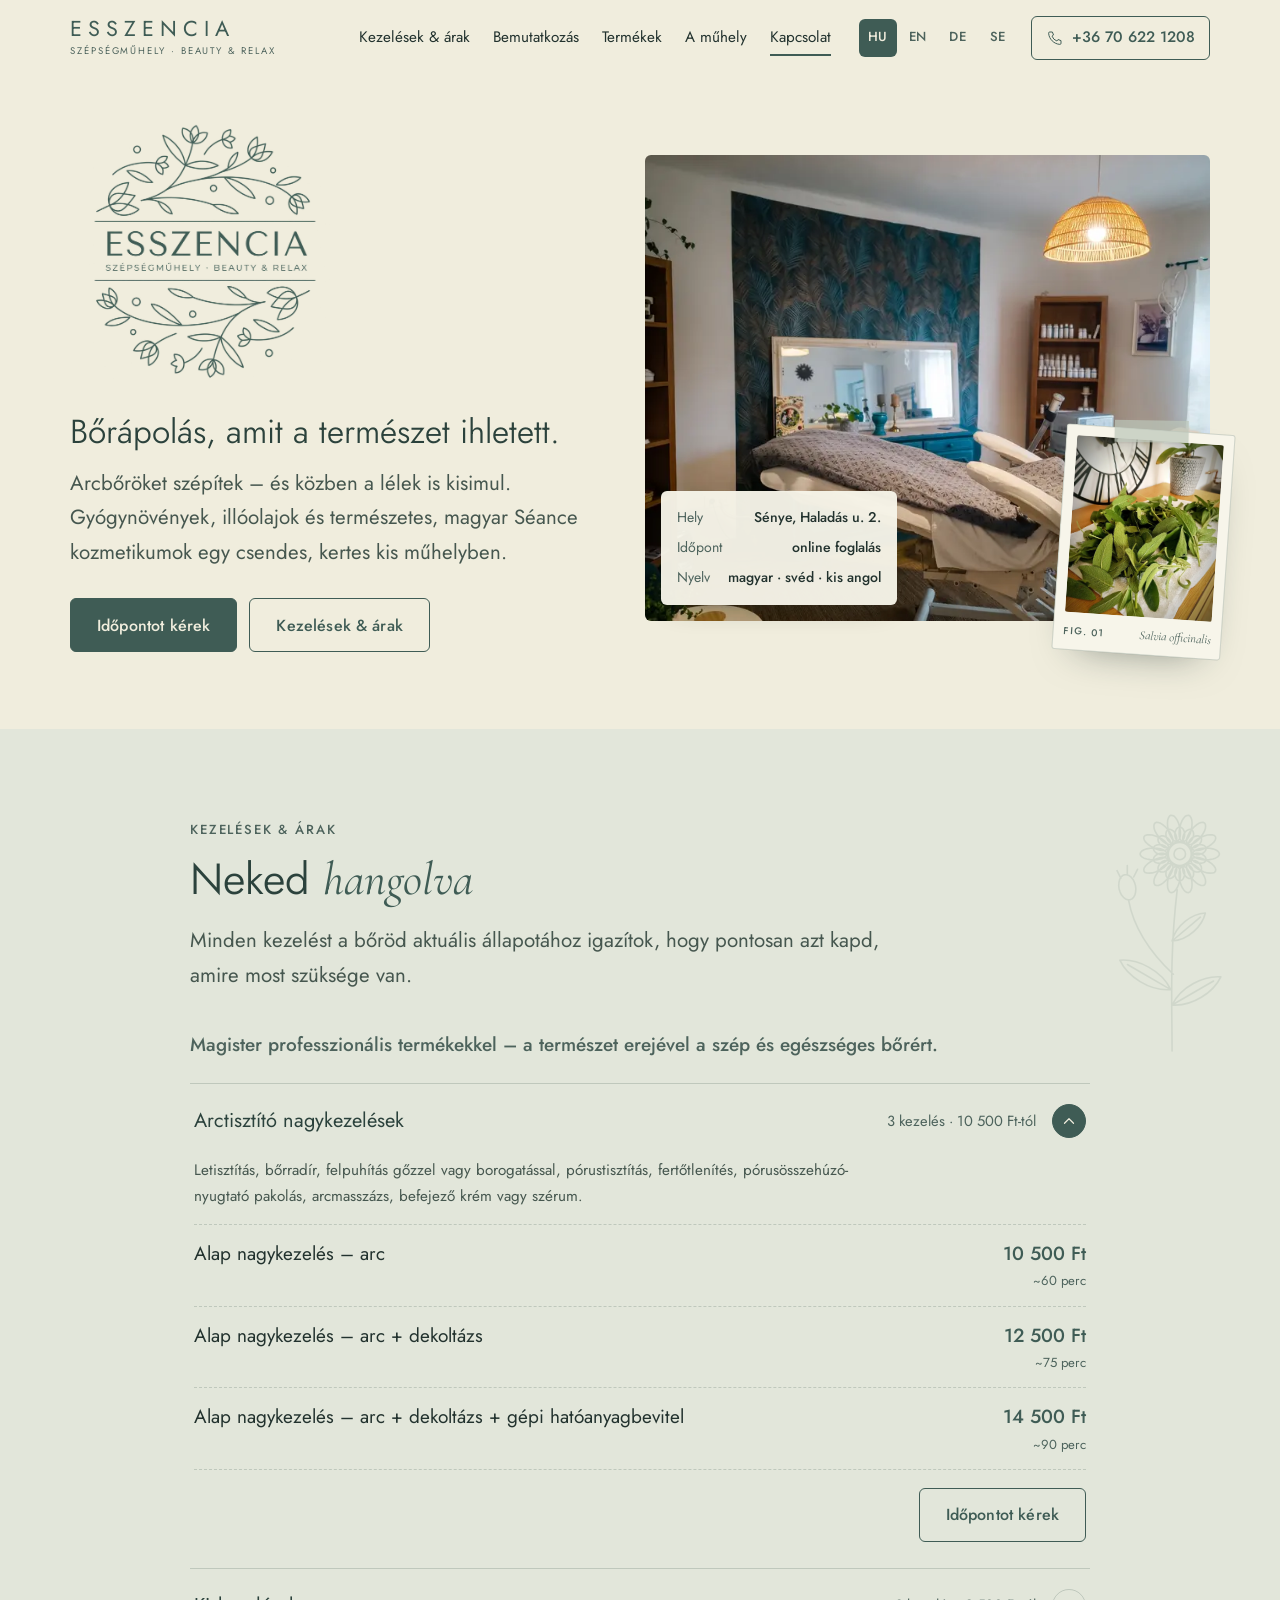
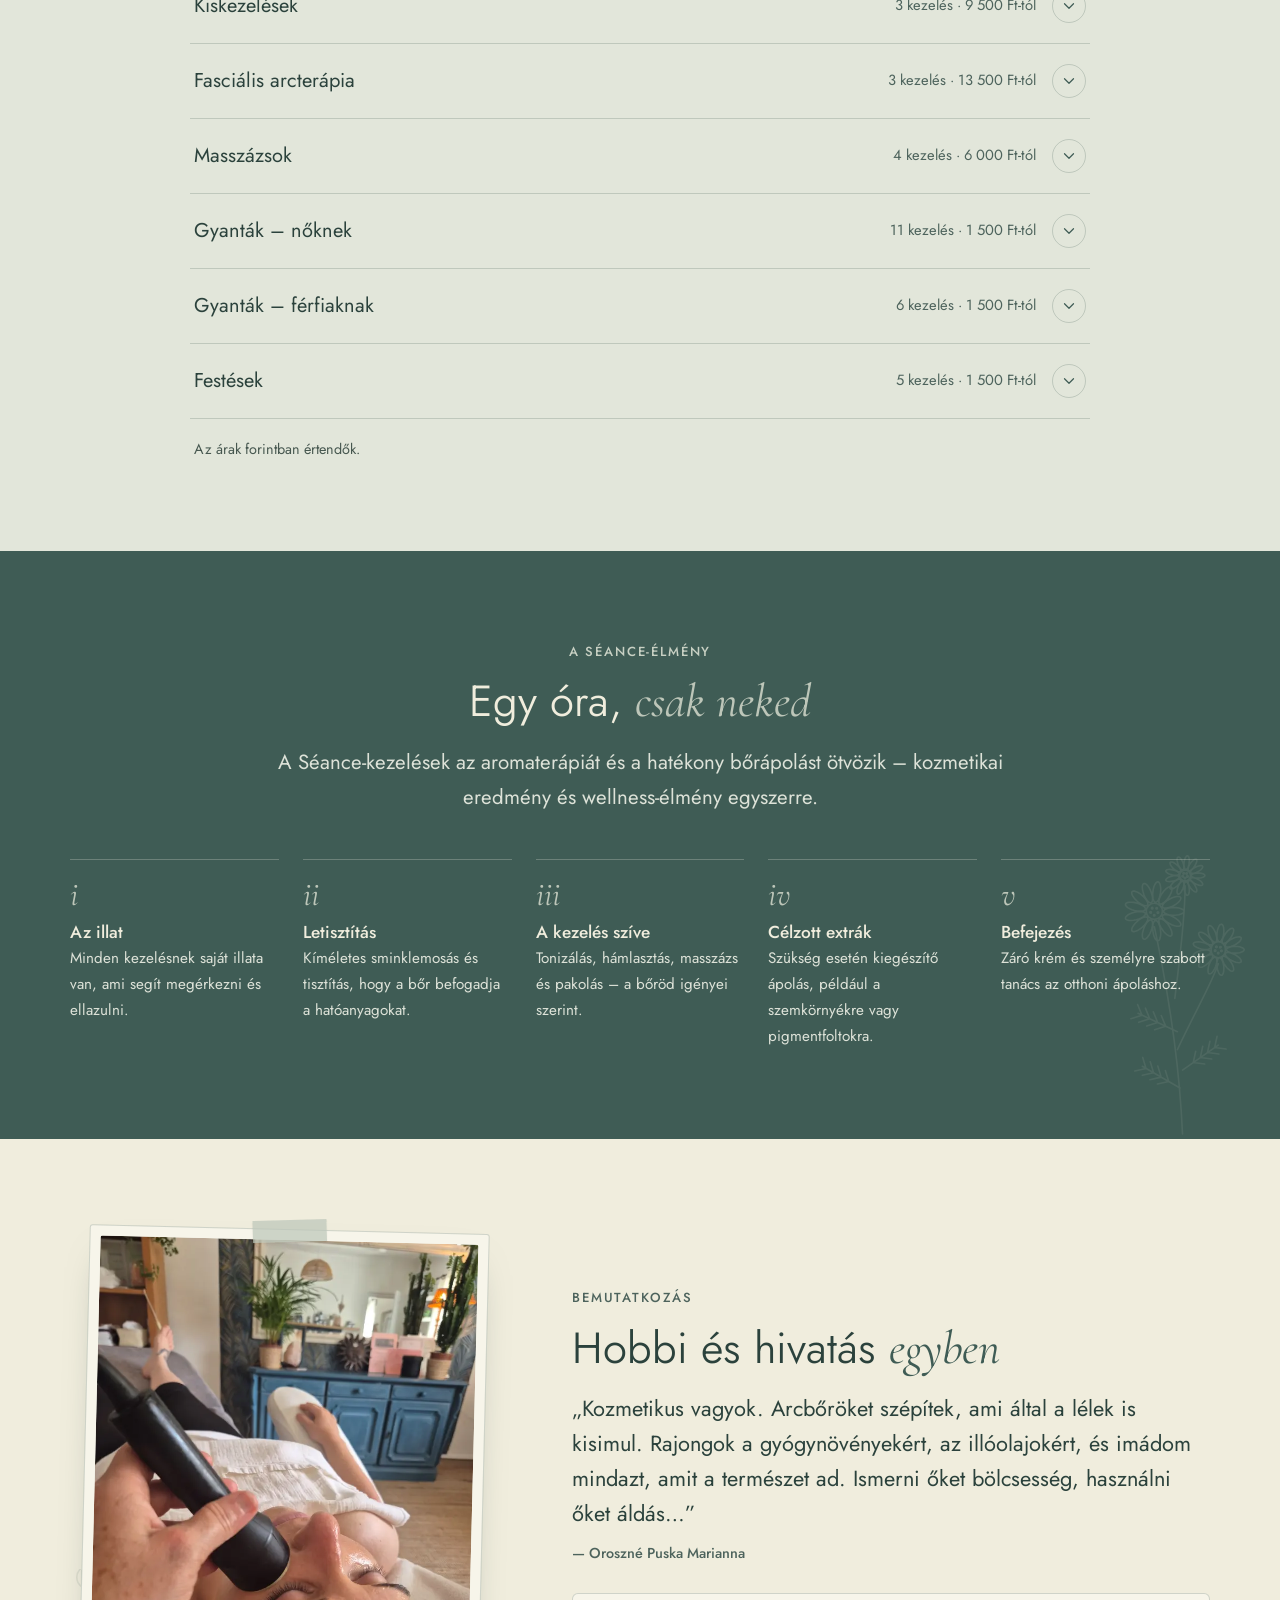
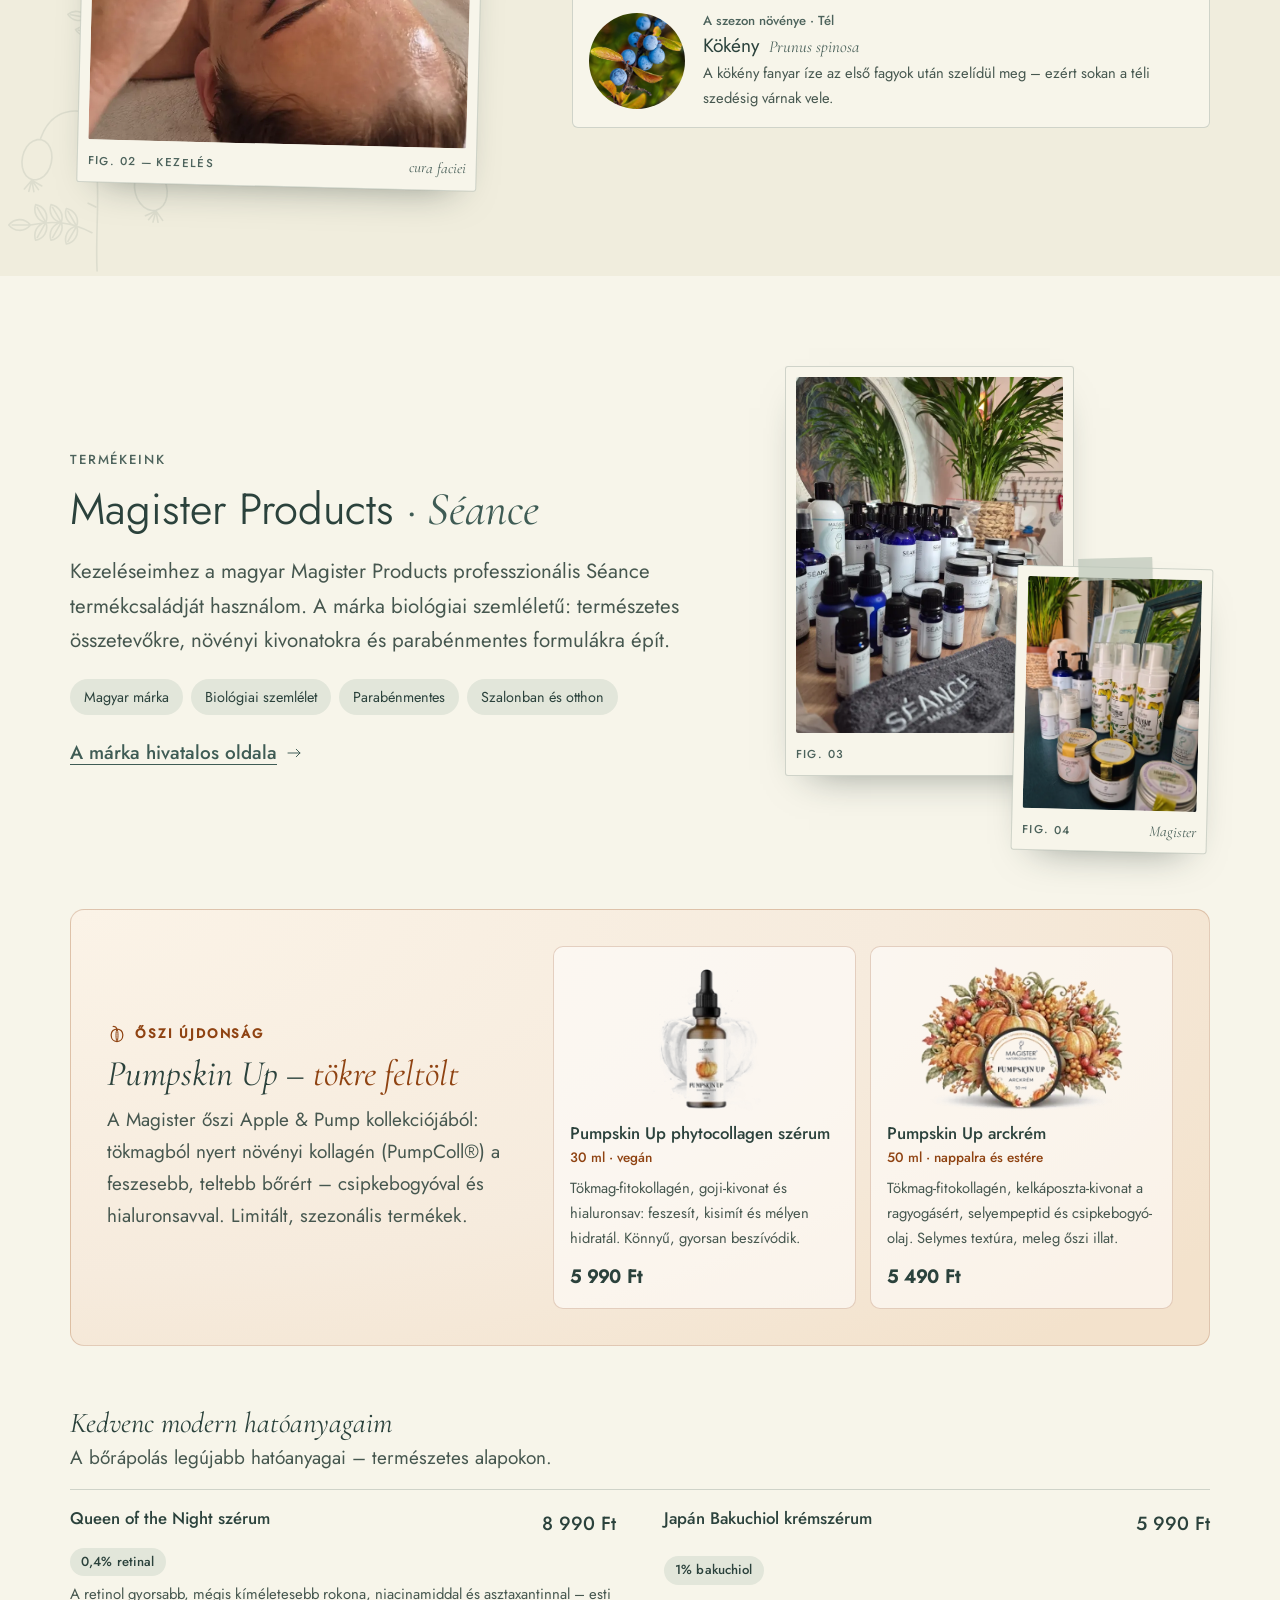
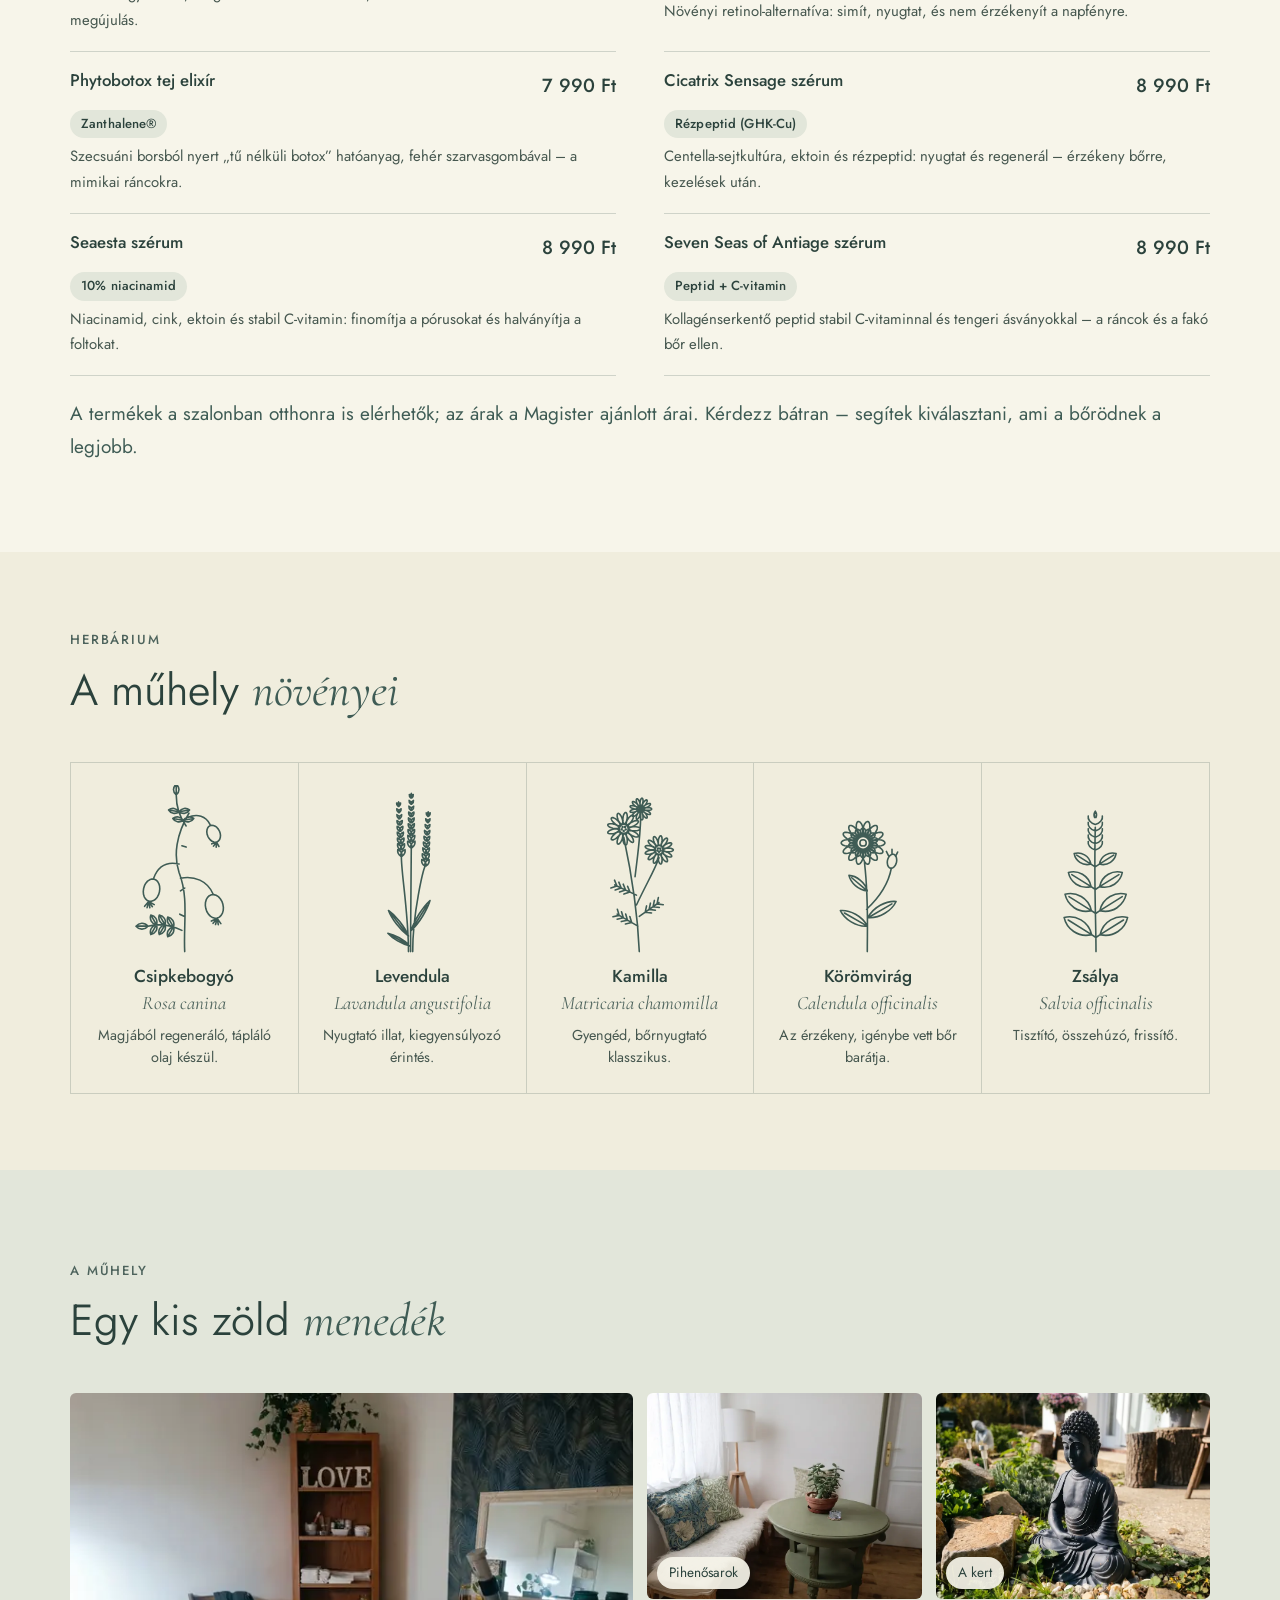
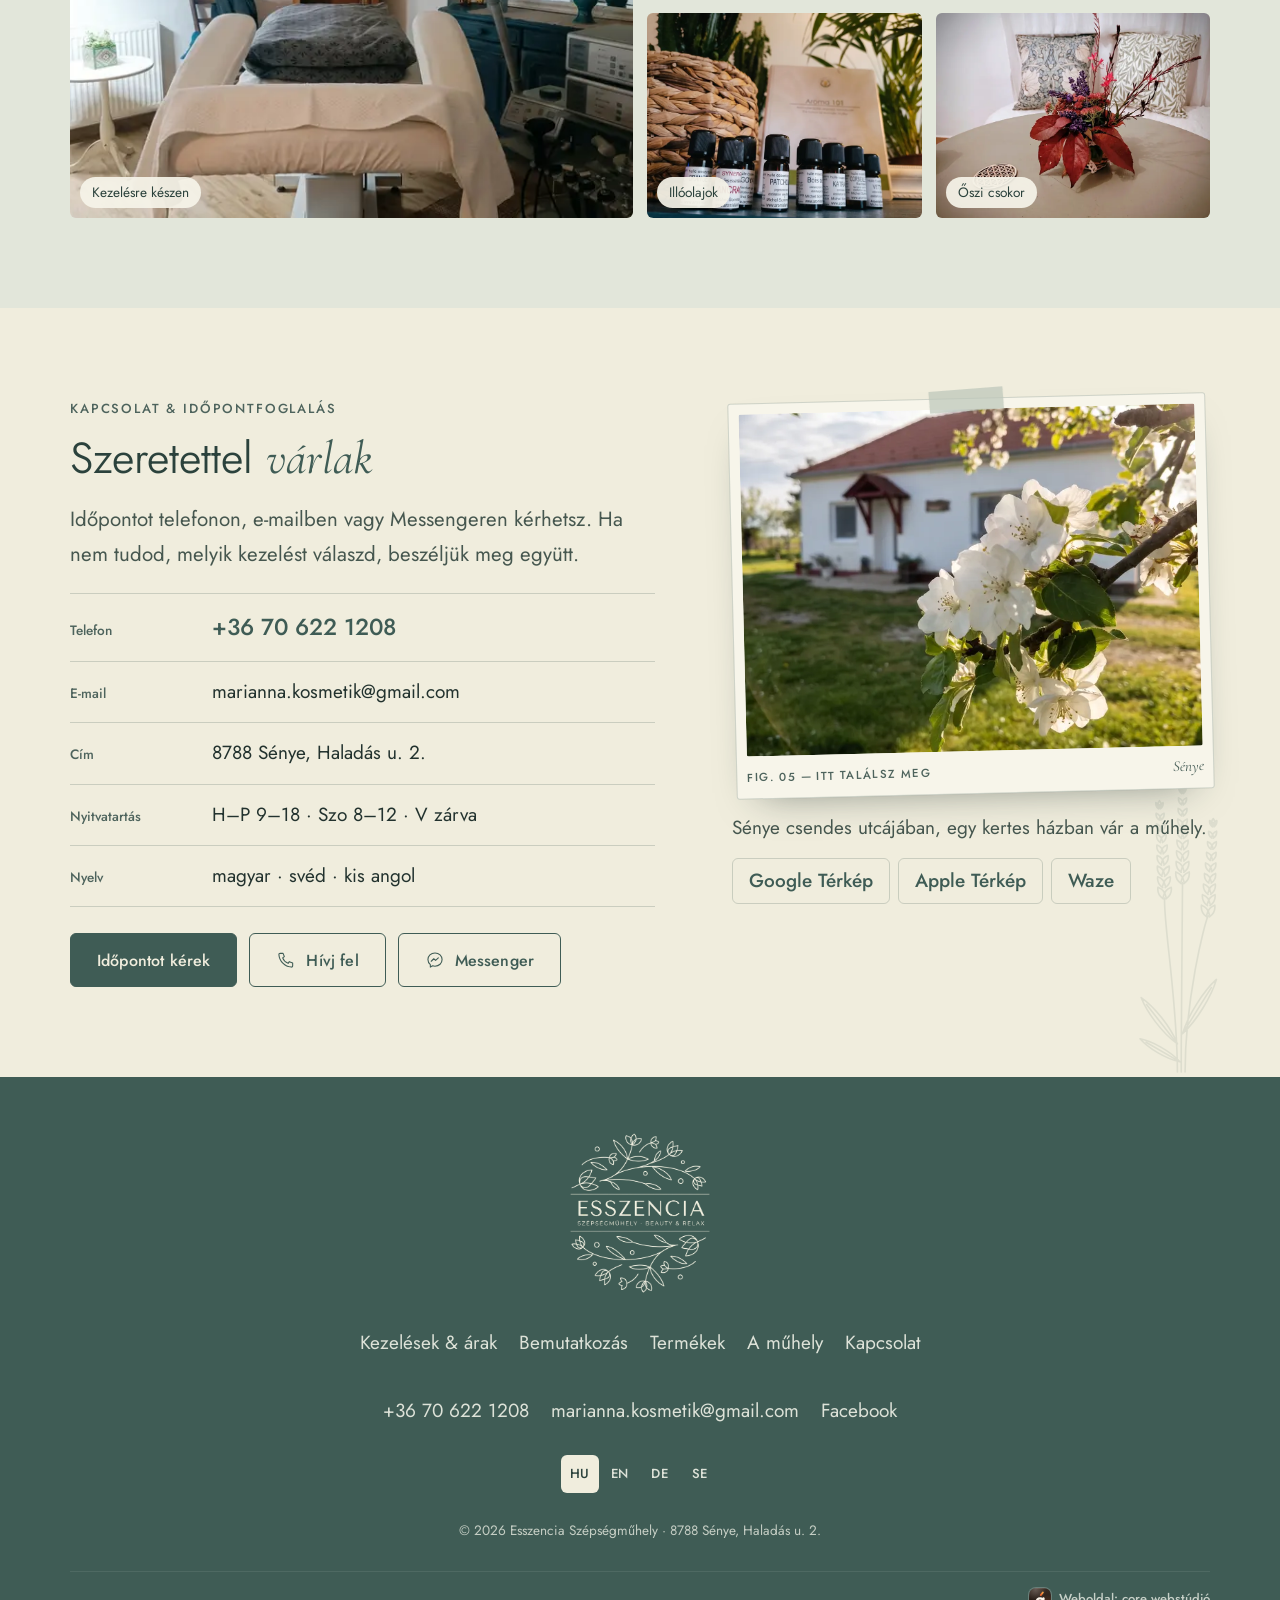
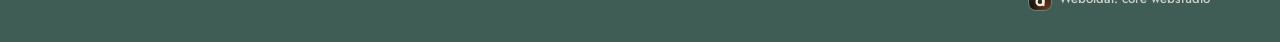
==== commit ef7ce7c7: "Weboldal 1.4.1: core webstúdió jelzés a láblécben Same credit as on vadviragetterem.com: core mark +" ====
--- a/adm-esszencia/www/index.html
+++ b/adm-esszencia/www/index.html
@@ -361,6 +361,7 @@
       <div class="lang-switch" role="group" aria-label="Nyelv választása"><button type="button" data-lang="hu" lang="hu" aria-label="Magyar" aria-pressed="true">HU</button><button type="button" data-lang="en" lang="en" aria-label="English" aria-pressed="false">EN</button><button type="button" data-lang="de" lang="de" aria-label="Deutsch" aria-pressed="false">DE</button><button type="button" data-lang="sv" lang="sv" aria-label="Svenska" aria-pressed="false">SE</button></div>
       <p class="footer-copy">© <span data-year>2026</span> Esszencia Szépségműhely · 8788 Sénye, Haladás u. 2.</p>
     </div>
+    <div class="wrap made"><a href="https://admcore.hu/" target="_blank" rel="noopener"><img src="assets/img/core-mark.svg" alt="" width="22" height="22" loading="lazy"><span>Weboldal: core webstúdió</span></a></div>
   </footer>
 
   <!-- Phone: sticky quick-action bar -->
--- a/adm-esszencia/www/assets/css/style.css
+++ b/adm-esszencia/www/assets/css/style.css
@@ -324,6 +324,14 @@
 .site-footer .lang-switch button[aria-pressed="true"] { background: var(--cream); color: var(--pine); }
 .footer-copy { margin: 6px 0 0; font-size: .85rem; color: var(--on-forest); opacity: .85; }
 
+/* Website credit – core webstúdió (same as on vadviragetterem.com) */
+.made { display: flex; justify-content: flex-end; margin-top: 28px; padding-top: 16px; border-top: 1px solid #ffffff14; }
+.site-footer .made a { display: inline-flex; align-items: center; gap: 8px; color: #C7D0C8; font-size: 13px; font-weight: 500; text-decoration: none; transition: color .2s; }
+.site-footer .made a:hover { color: #fff; text-decoration: none; }
+.made img { width: 22px; height: 22px; border-radius: 7px; box-shadow: 0 0 0 1px #ffffff38; transition: transform .3s cubic-bezier(.3, 1.6, .5, 1); }
+.made a:hover img { transform: rotate(-8deg) scale(1.1); }
+@media (max-width: 760px) { .made { justify-content: flex-start; } }
+
 /* ---------- Phone: sticky action bar ---------- */
 .action-bar {
   position: fixed; left: 0; right: 0; bottom: 0; z-index: 90; display: none; grid-template-columns: auto 1fr; gap: 8px;
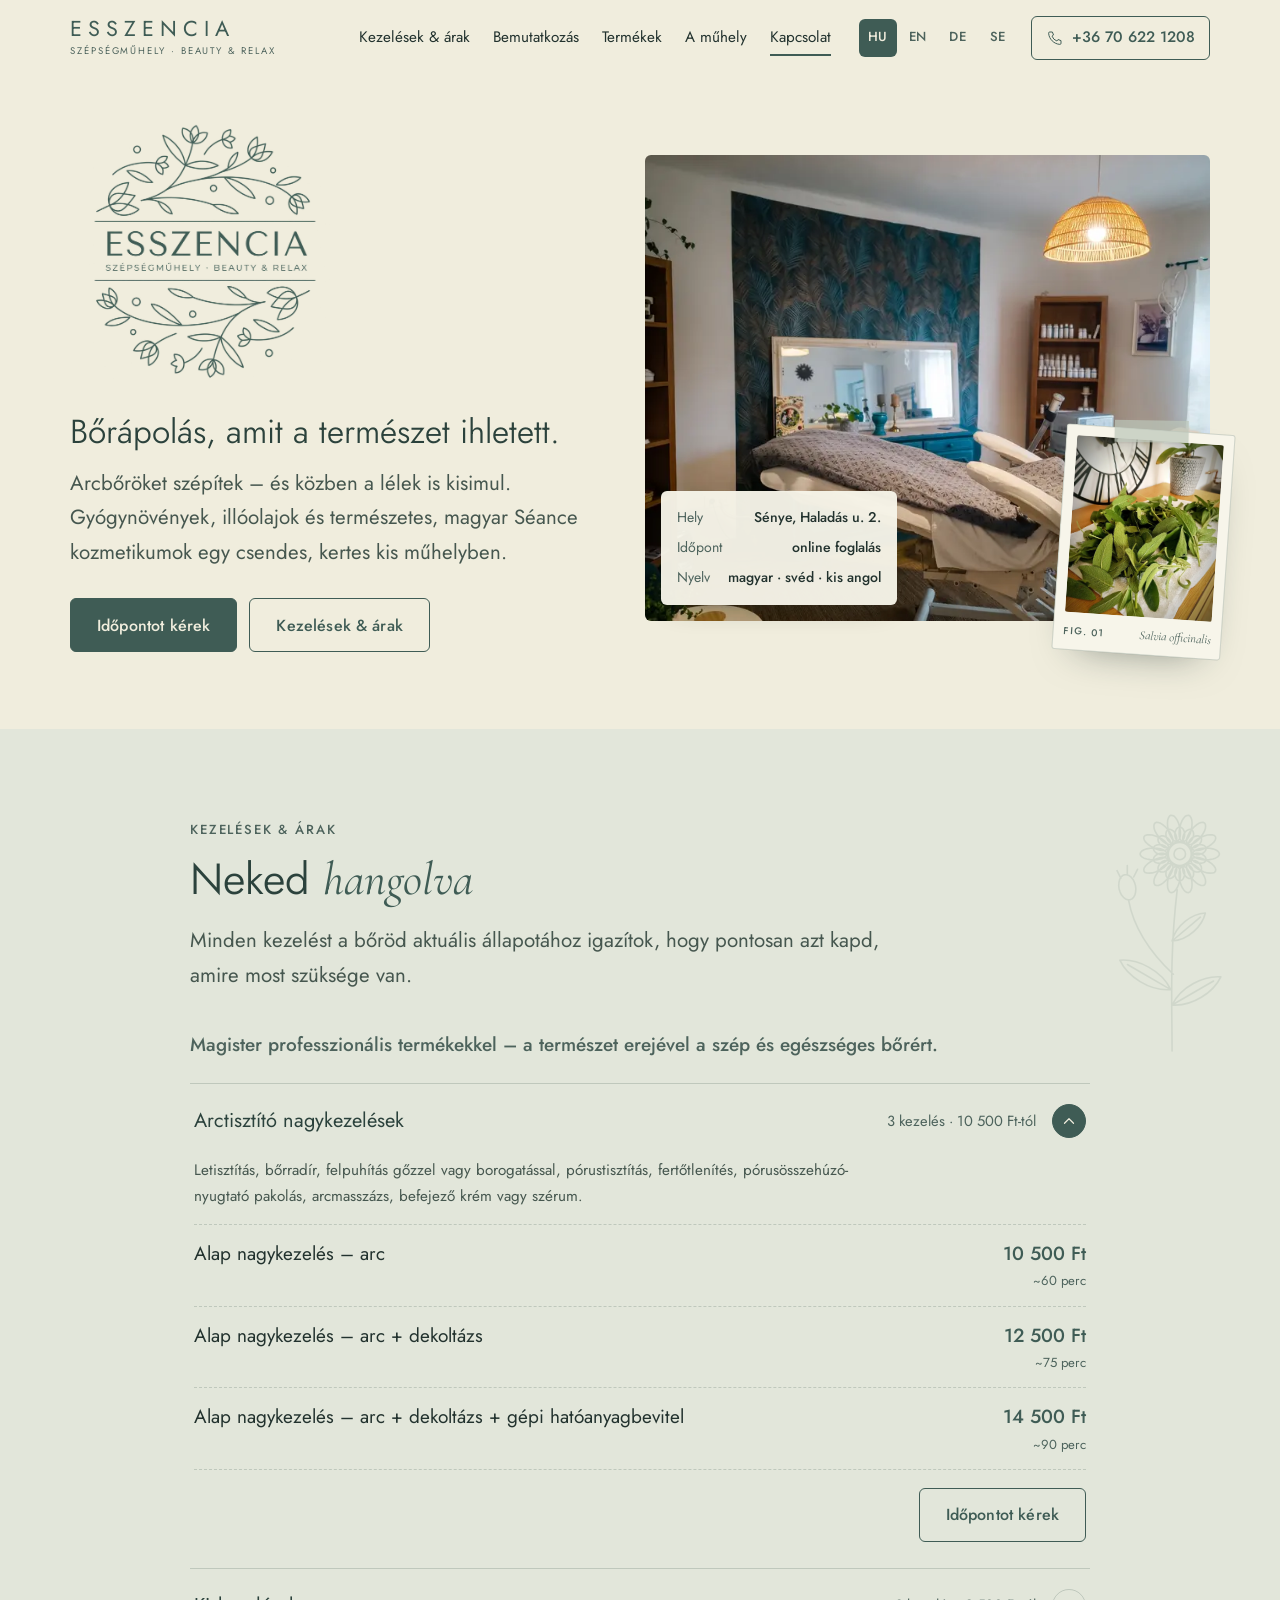
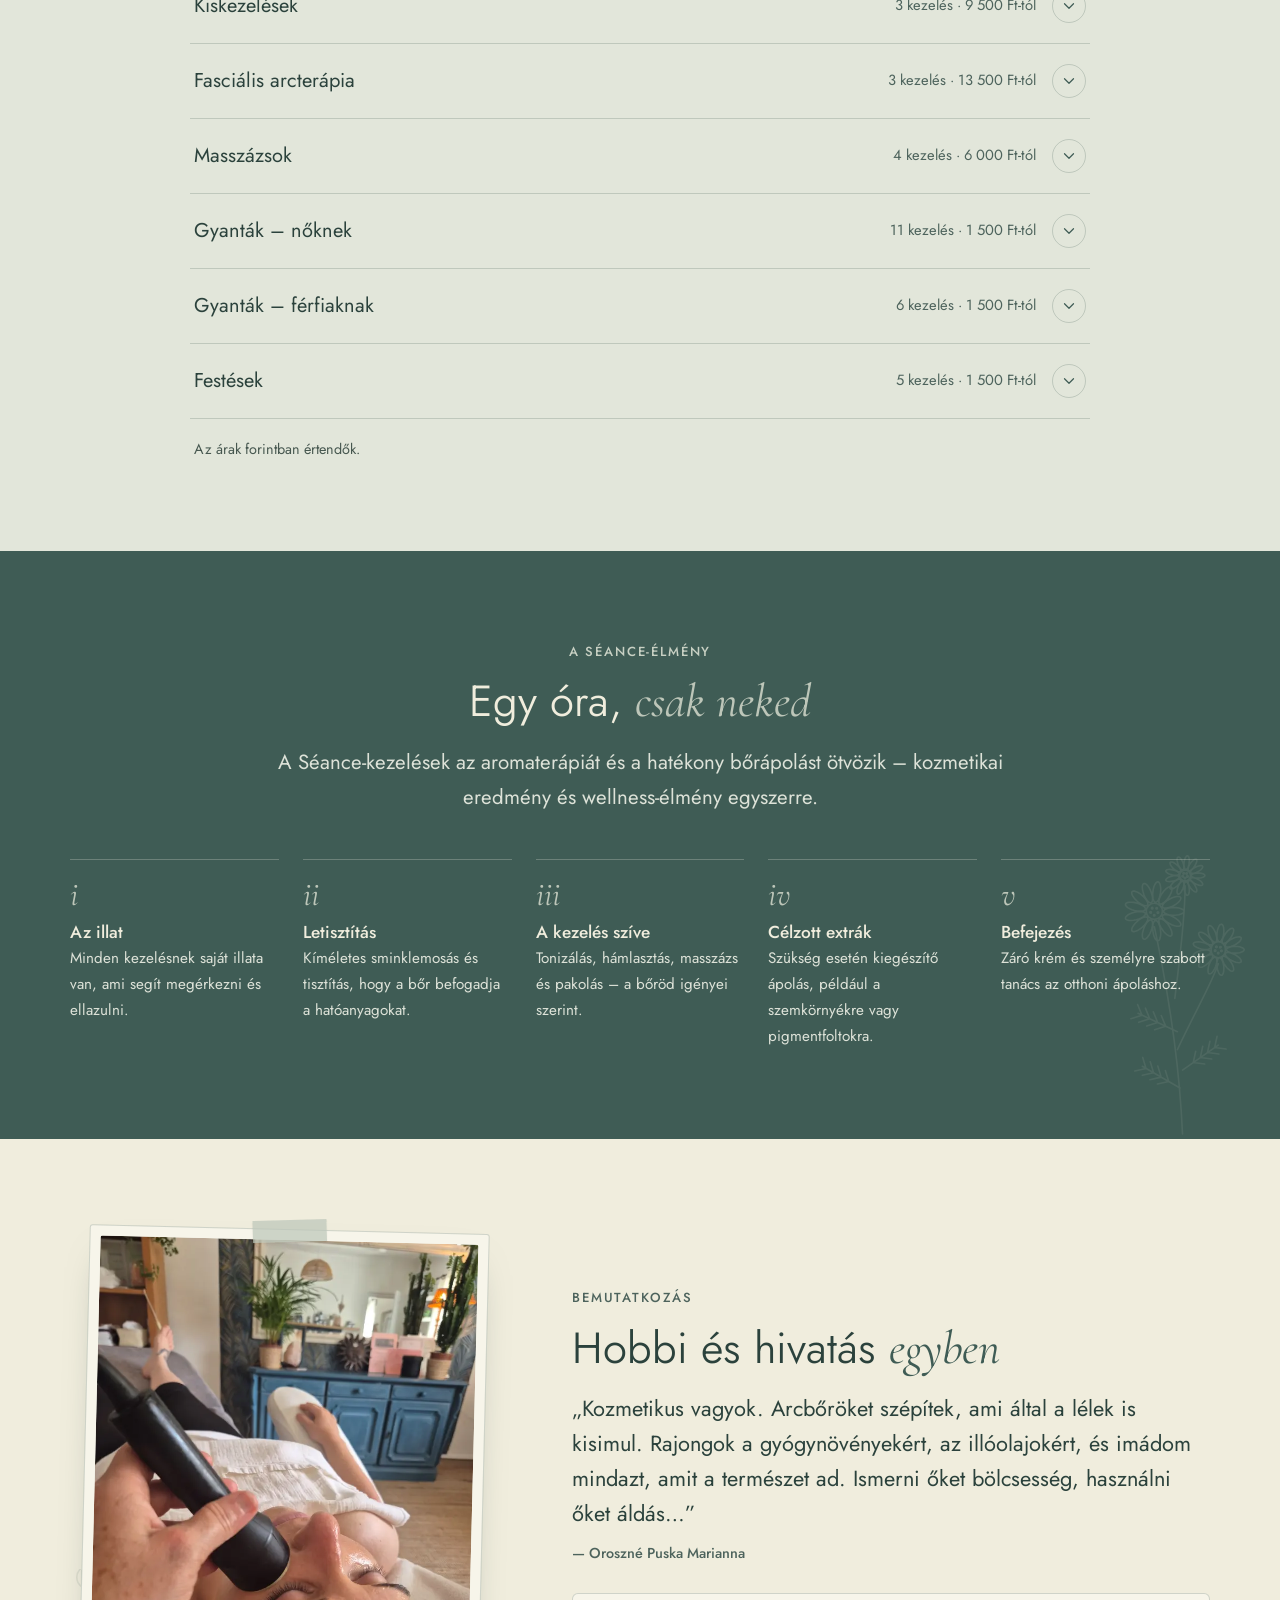
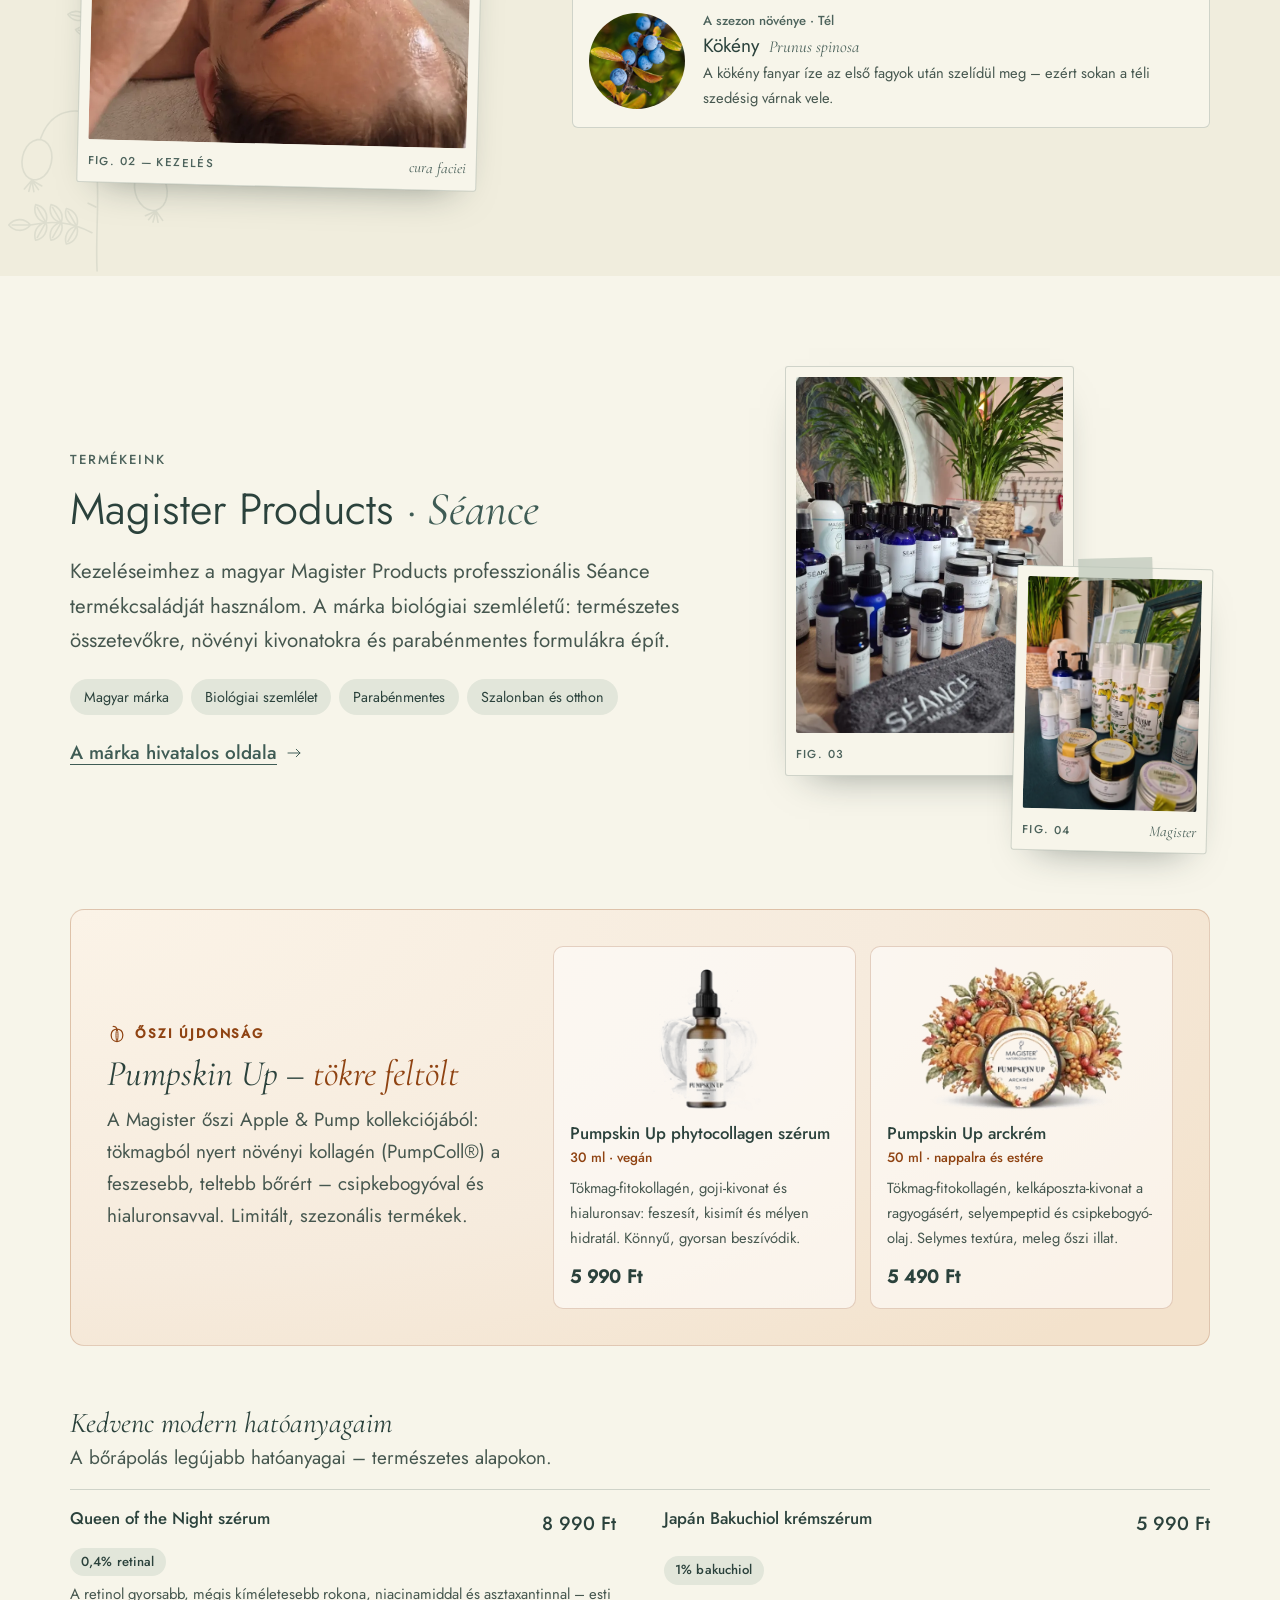
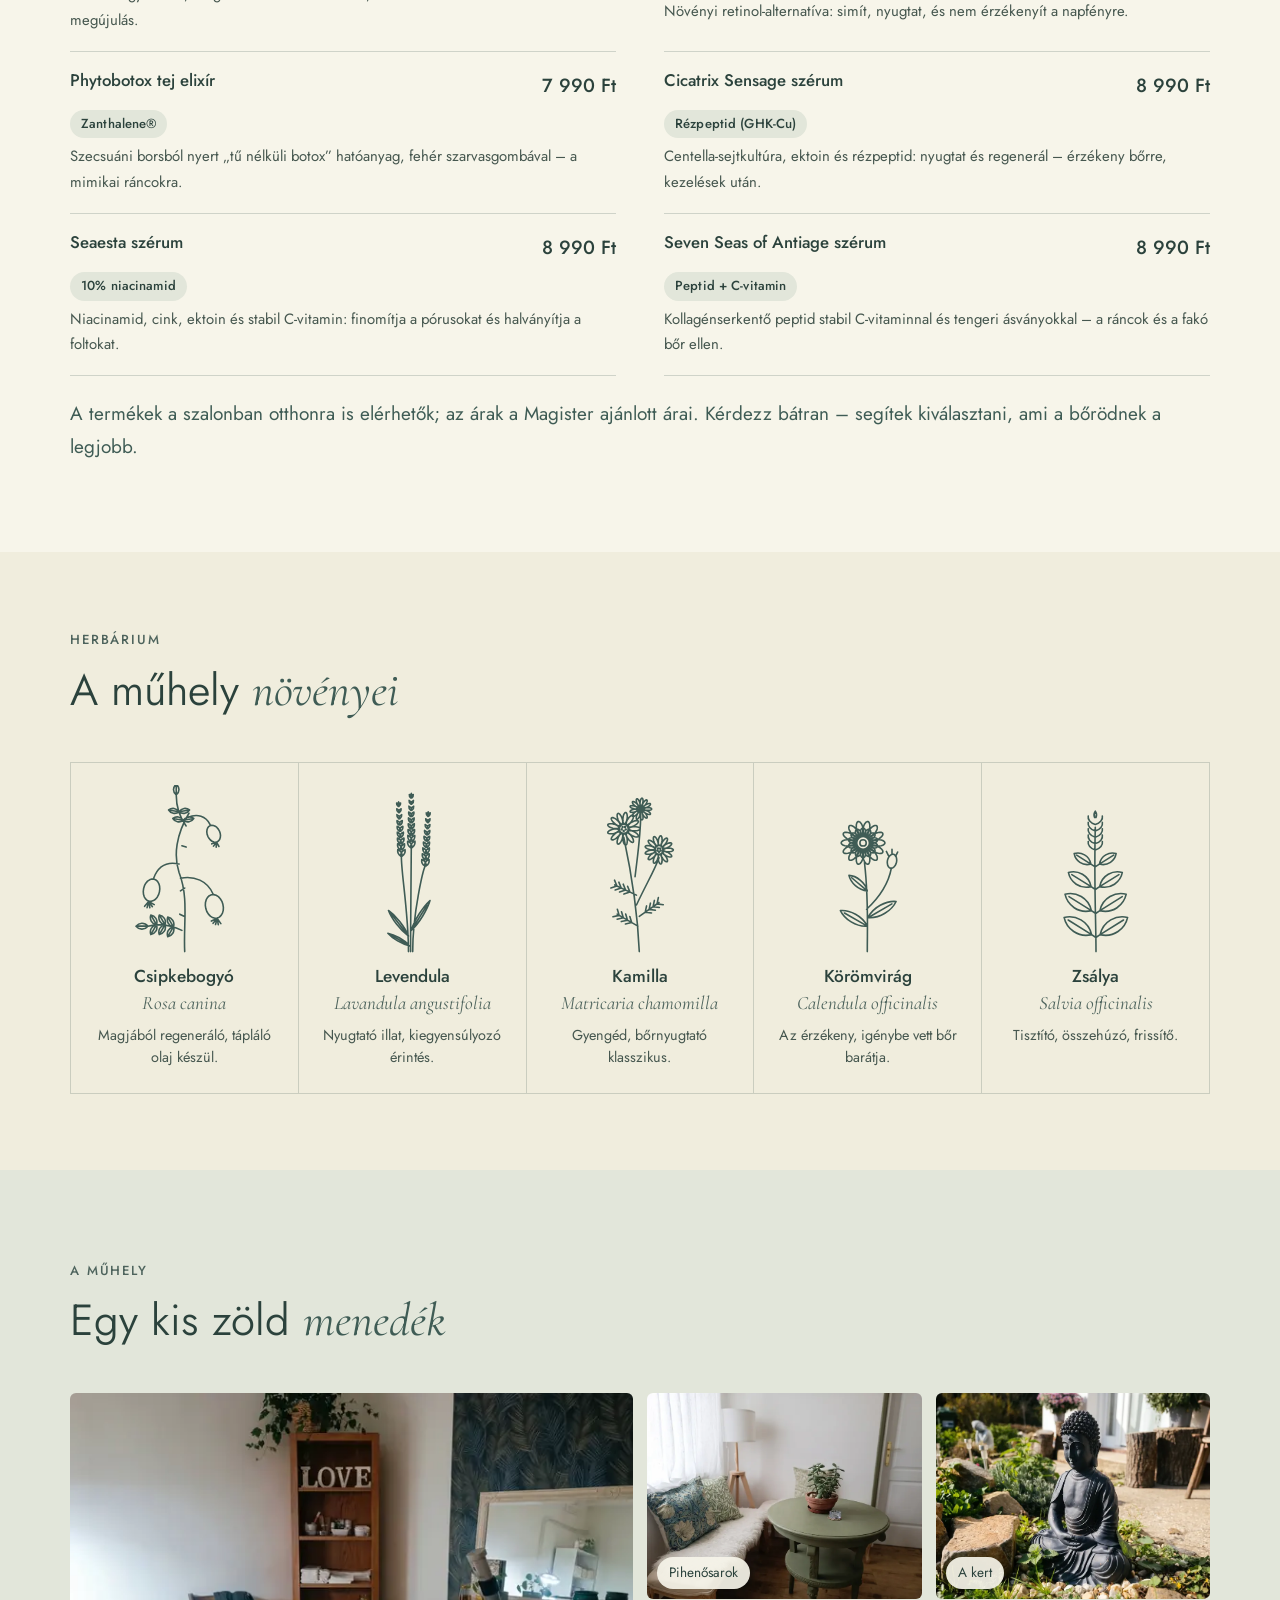
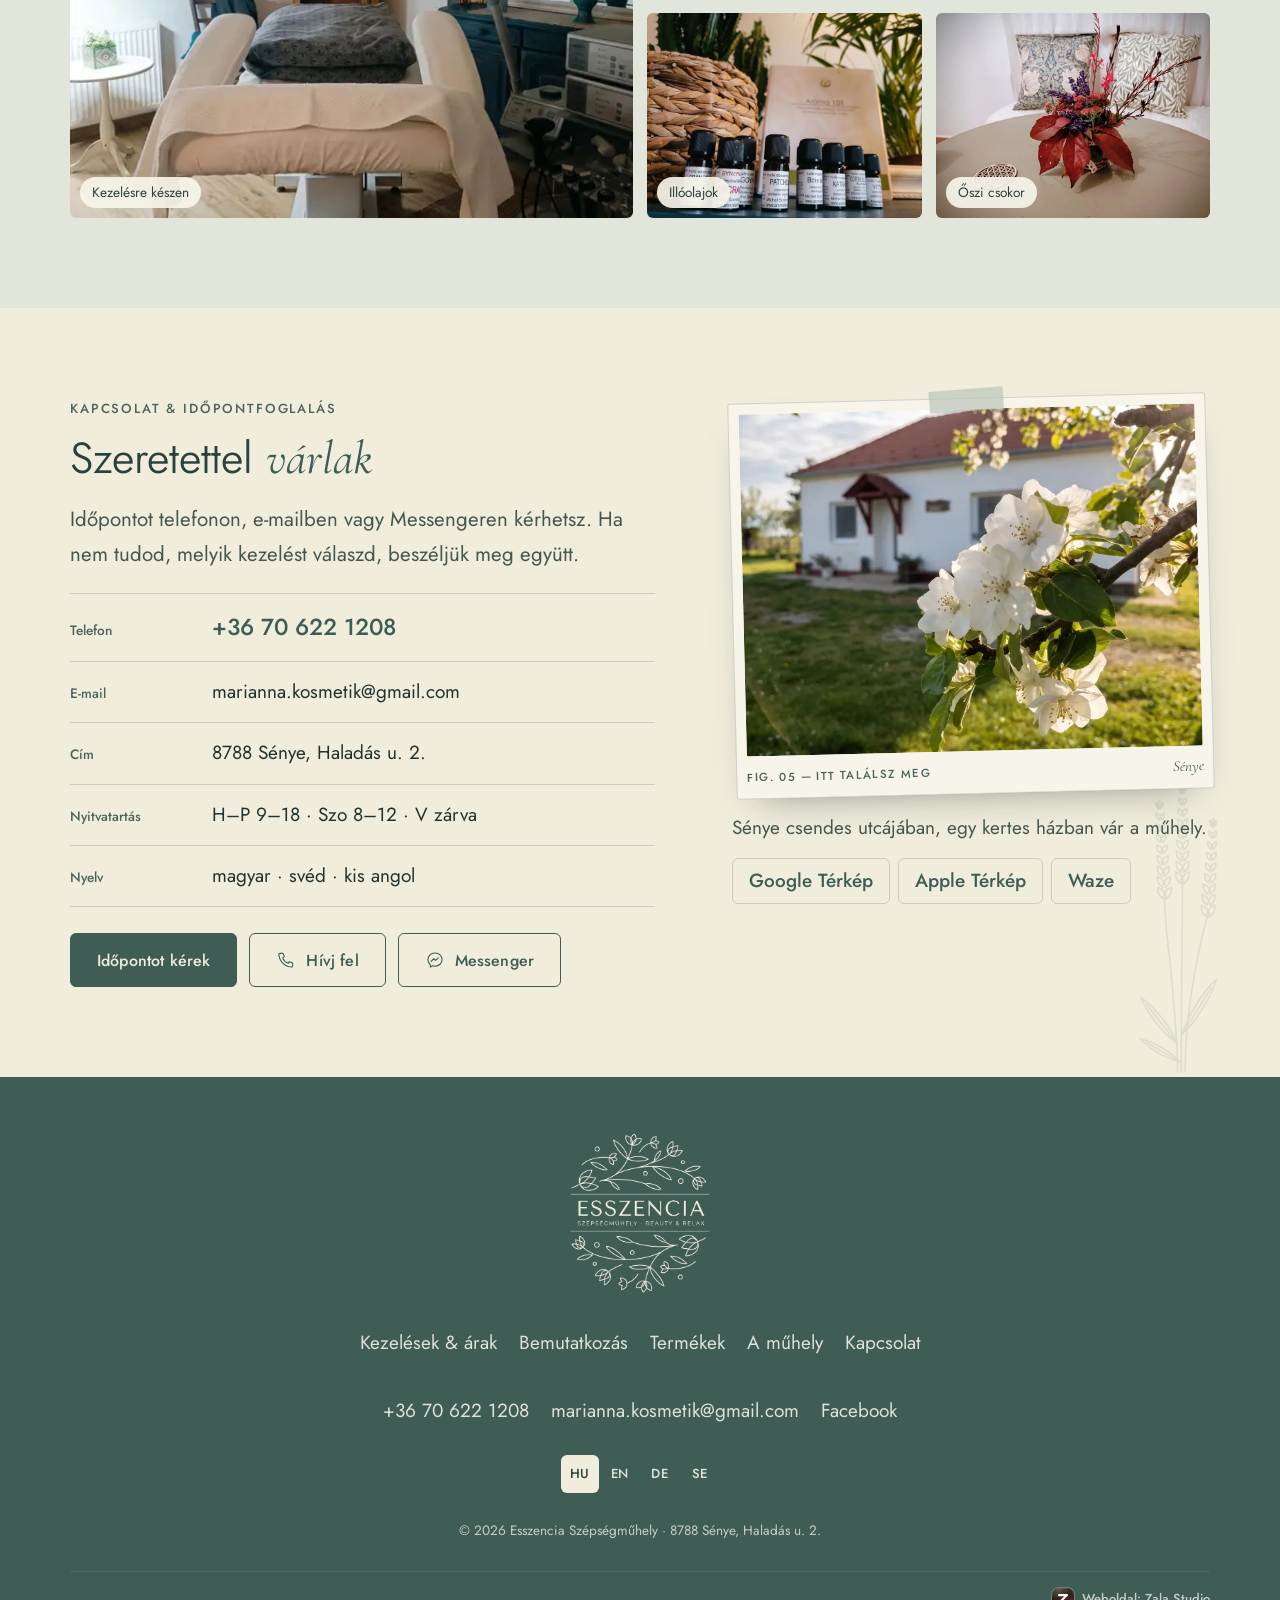
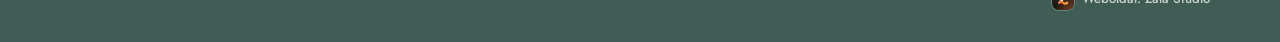
==== commit c7fedcc1: "Footer credit: Zala Studio (new logo), link still admcore.hu Co-Authored-By: Claude Opus 5.5 <norepl" ====
--- a/adm-esszencia/www/index.html
+++ b/adm-esszencia/www/index.html
@@ -361,7 +361,7 @@
       <div class="lang-switch" role="group" aria-label="Nyelv választása"><button type="button" data-lang="hu" lang="hu" aria-label="Magyar" aria-pressed="true">HU</button><button type="button" data-lang="en" lang="en" aria-label="English" aria-pressed="false">EN</button><button type="button" data-lang="de" lang="de" aria-label="Deutsch" aria-pressed="false">DE</button><button type="button" data-lang="sv" lang="sv" aria-label="Svenska" aria-pressed="false">SE</button></div>
       <p class="footer-copy">© <span data-year>2026</span> Esszencia Szépségműhely · 8788 Sénye, Haladás u. 2.</p>
     </div>
-    <div class="wrap made"><a href="https://admcore.hu/" target="_blank" rel="noopener"><img src="assets/img/core-mark.svg" alt="" width="22" height="22" loading="lazy"><span>Weboldal: core webstúdió</span></a></div>
+    <div class="wrap made"><a href="https://admcore.hu/" target="_blank" rel="noopener"><img src="assets/img/zala-mark.svg" alt="" width="22" height="22" loading="lazy"><span>Weboldal: Zala Studio</span></a></div>
   </footer>
 
   <!-- Phone: sticky quick-action bar -->
--- a/adm-esszencia/www/assets/css/style.css
+++ b/adm-esszencia/www/assets/css/style.css
@@ -324,7 +324,7 @@
 .site-footer .lang-switch button[aria-pressed="true"] { background: var(--cream); color: var(--pine); }
 .footer-copy { margin: 6px 0 0; font-size: .85rem; color: var(--on-forest); opacity: .85; }
 
-/* Website credit – core webstúdió (same as on vadviragetterem.com) */
+/* Website credit – Zala Studio (same as on vadviragetterem.com) */
 .made { display: flex; justify-content: flex-end; margin-top: 28px; padding-top: 16px; border-top: 1px solid #ffffff14; }
 .site-footer .made a { display: inline-flex; align-items: center; gap: 8px; color: #C7D0C8; font-size: 13px; font-weight: 500; text-decoration: none; transition: color .2s; }
 .site-footer .made a:hover { color: #fff; text-decoration: none; }
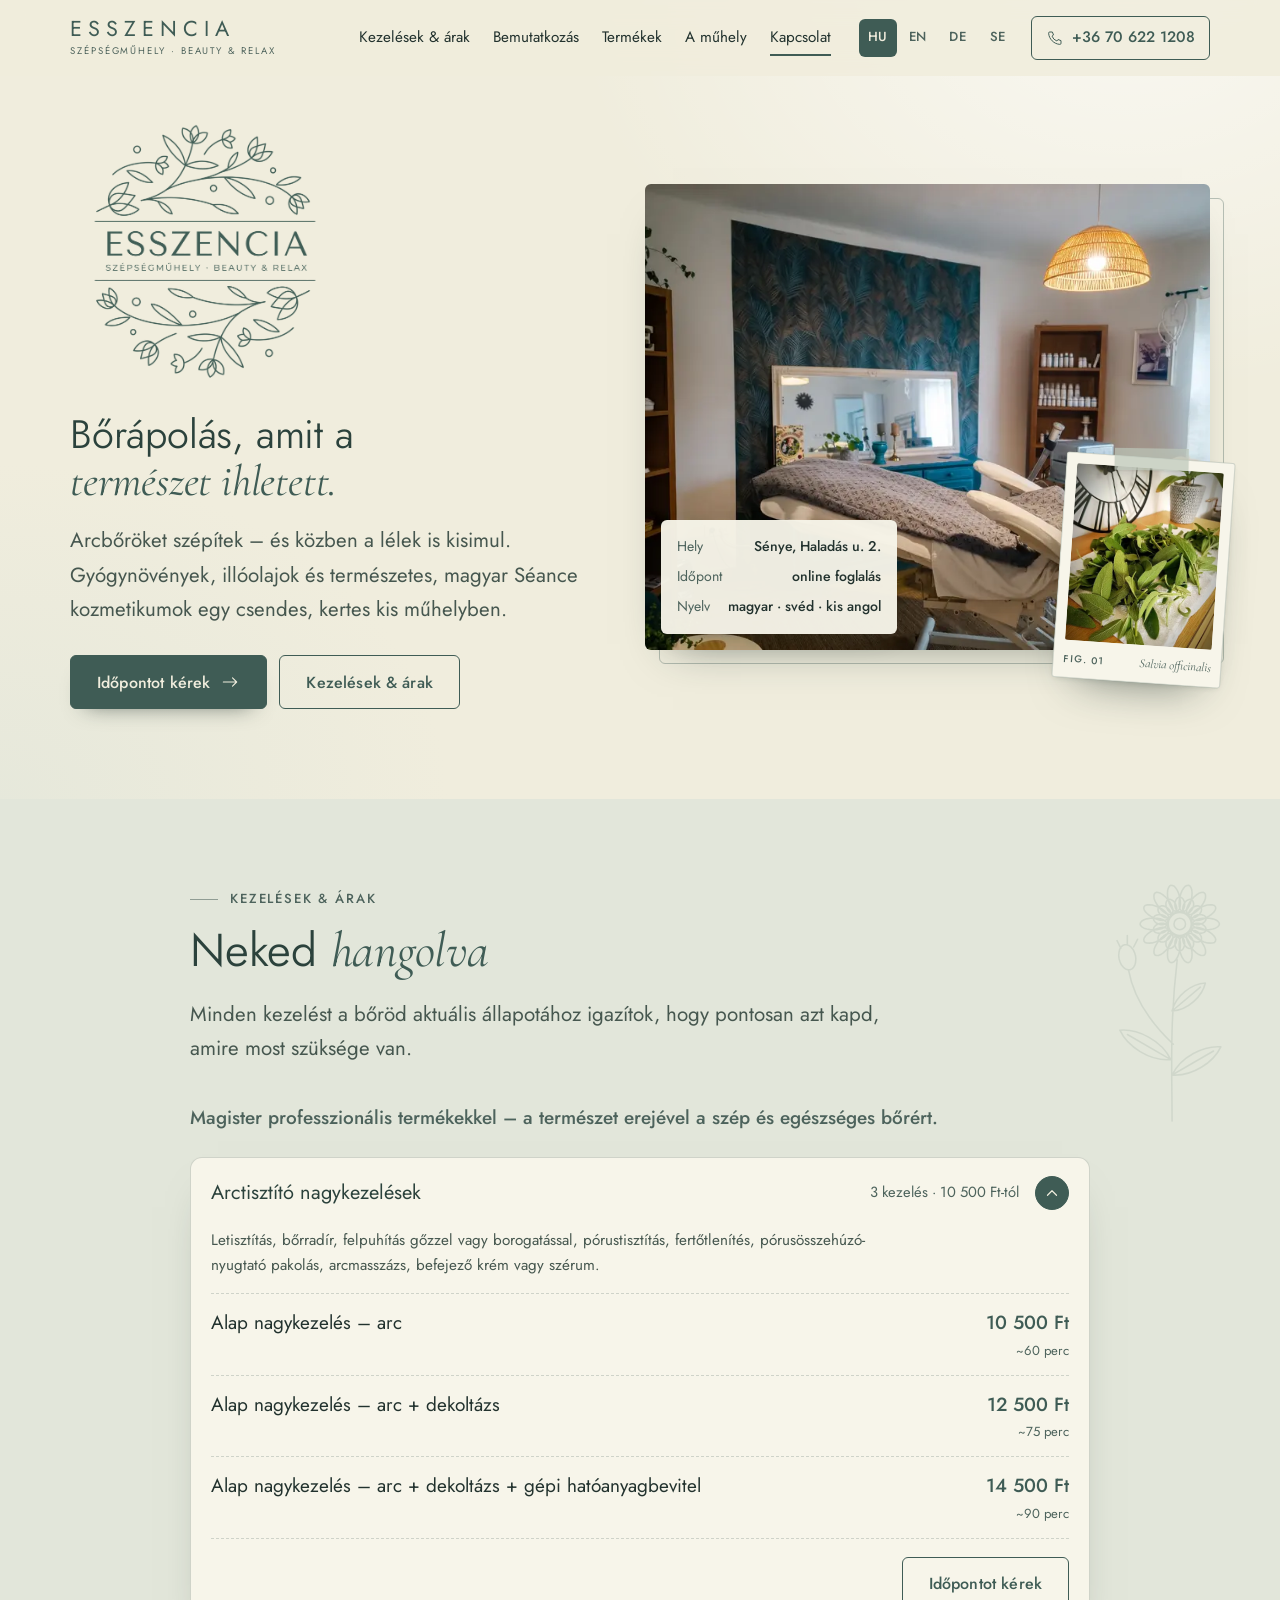
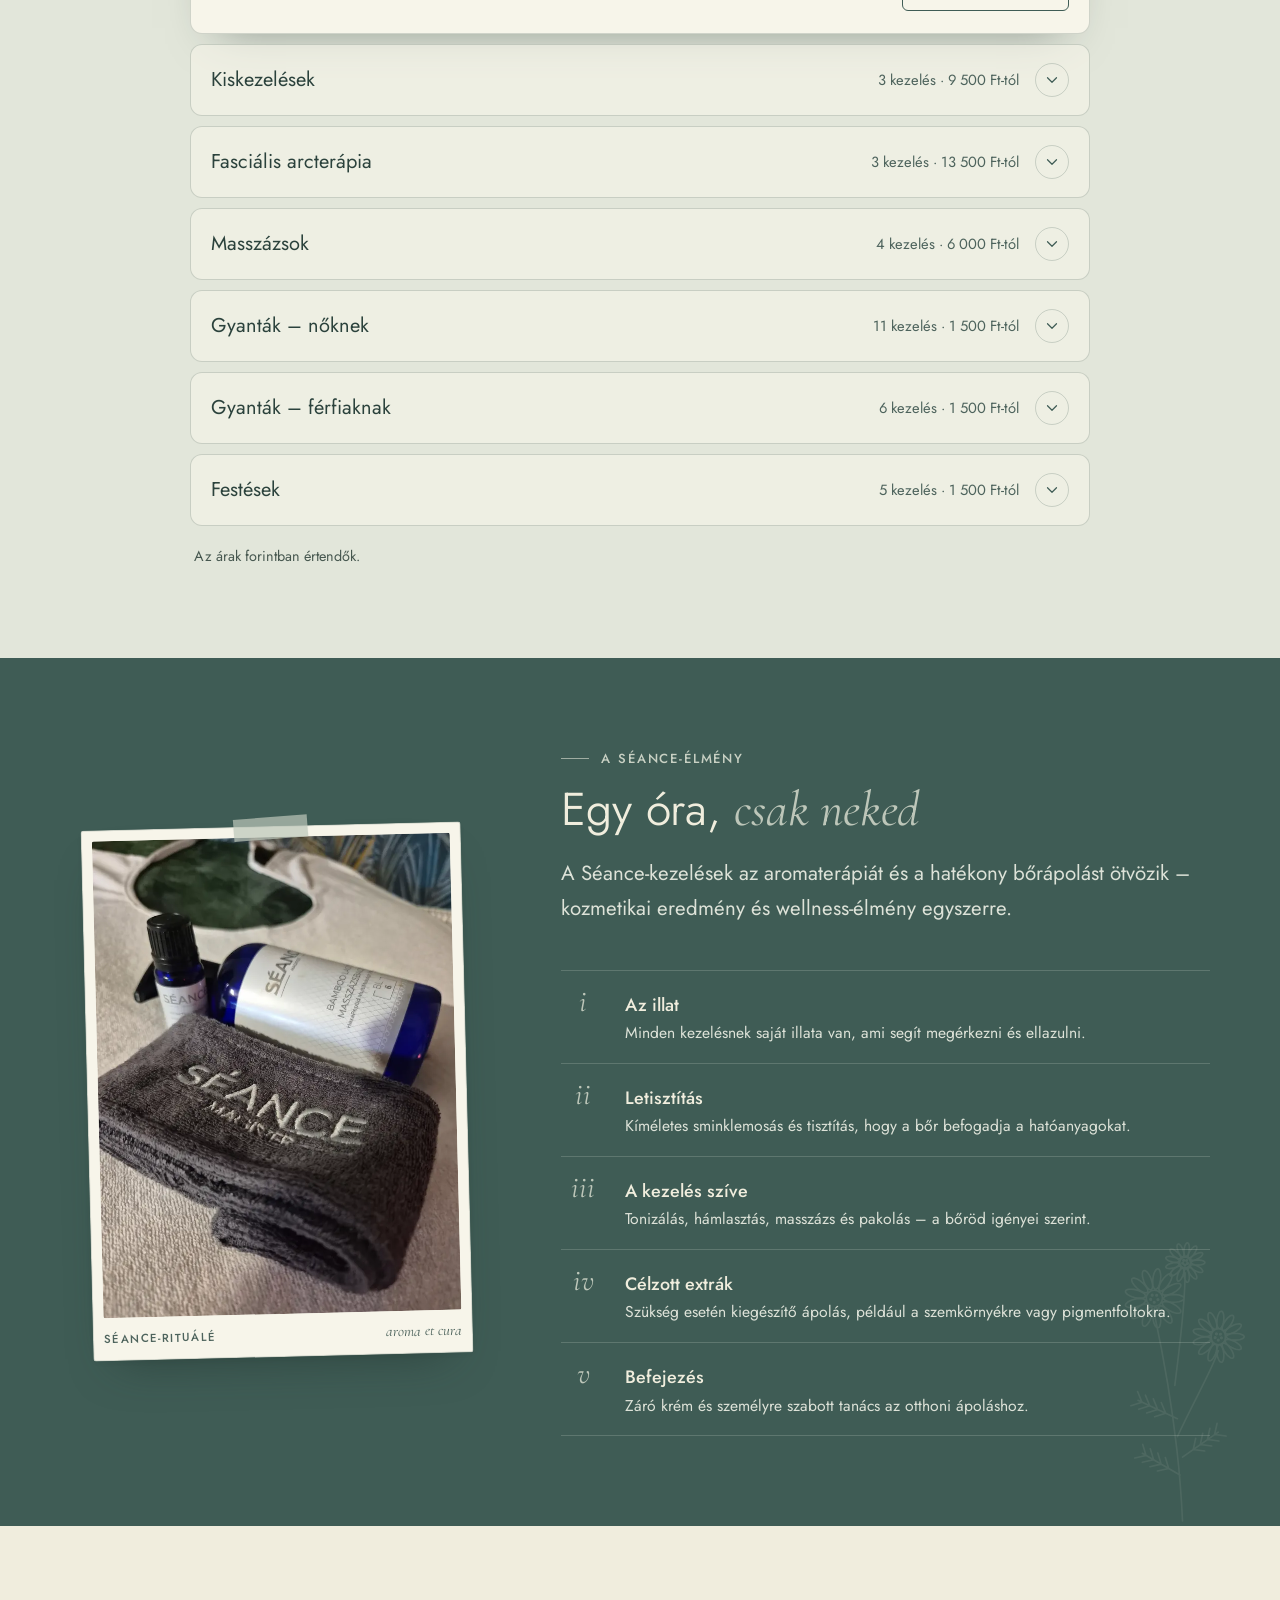
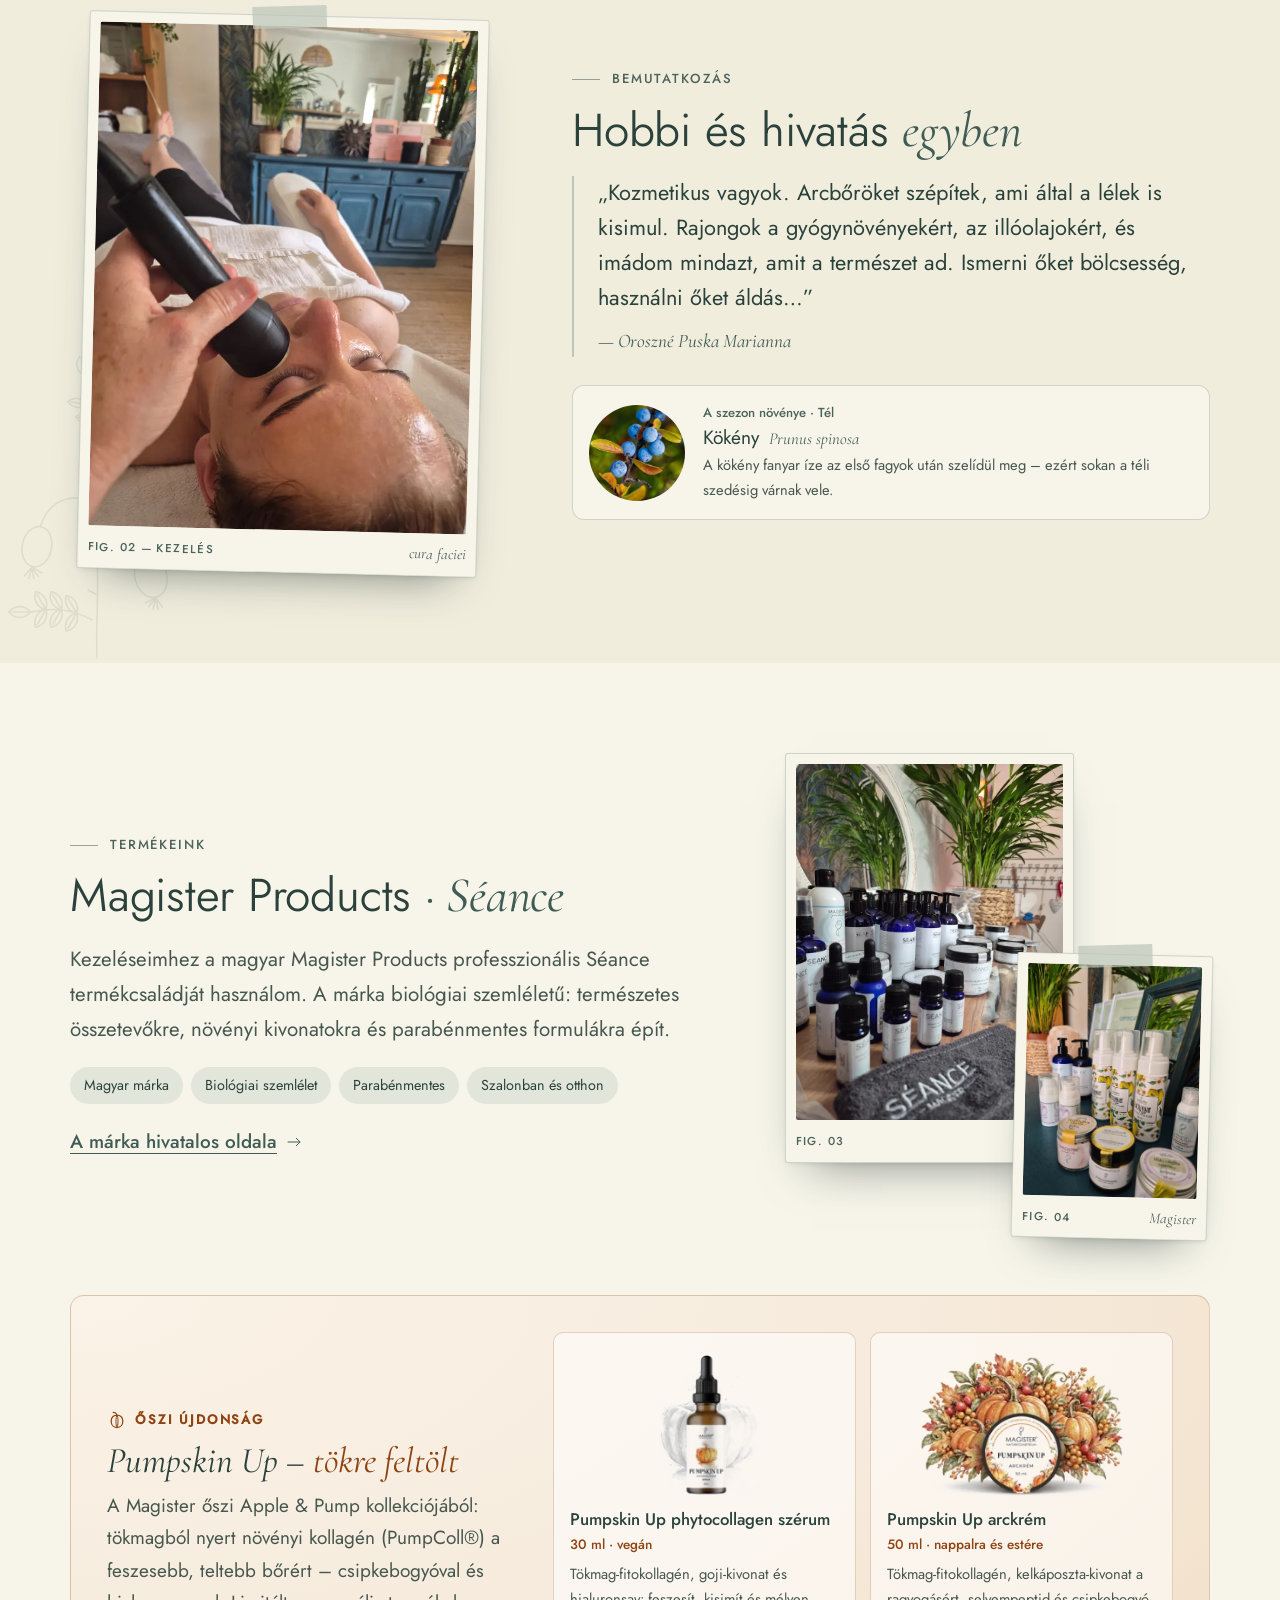
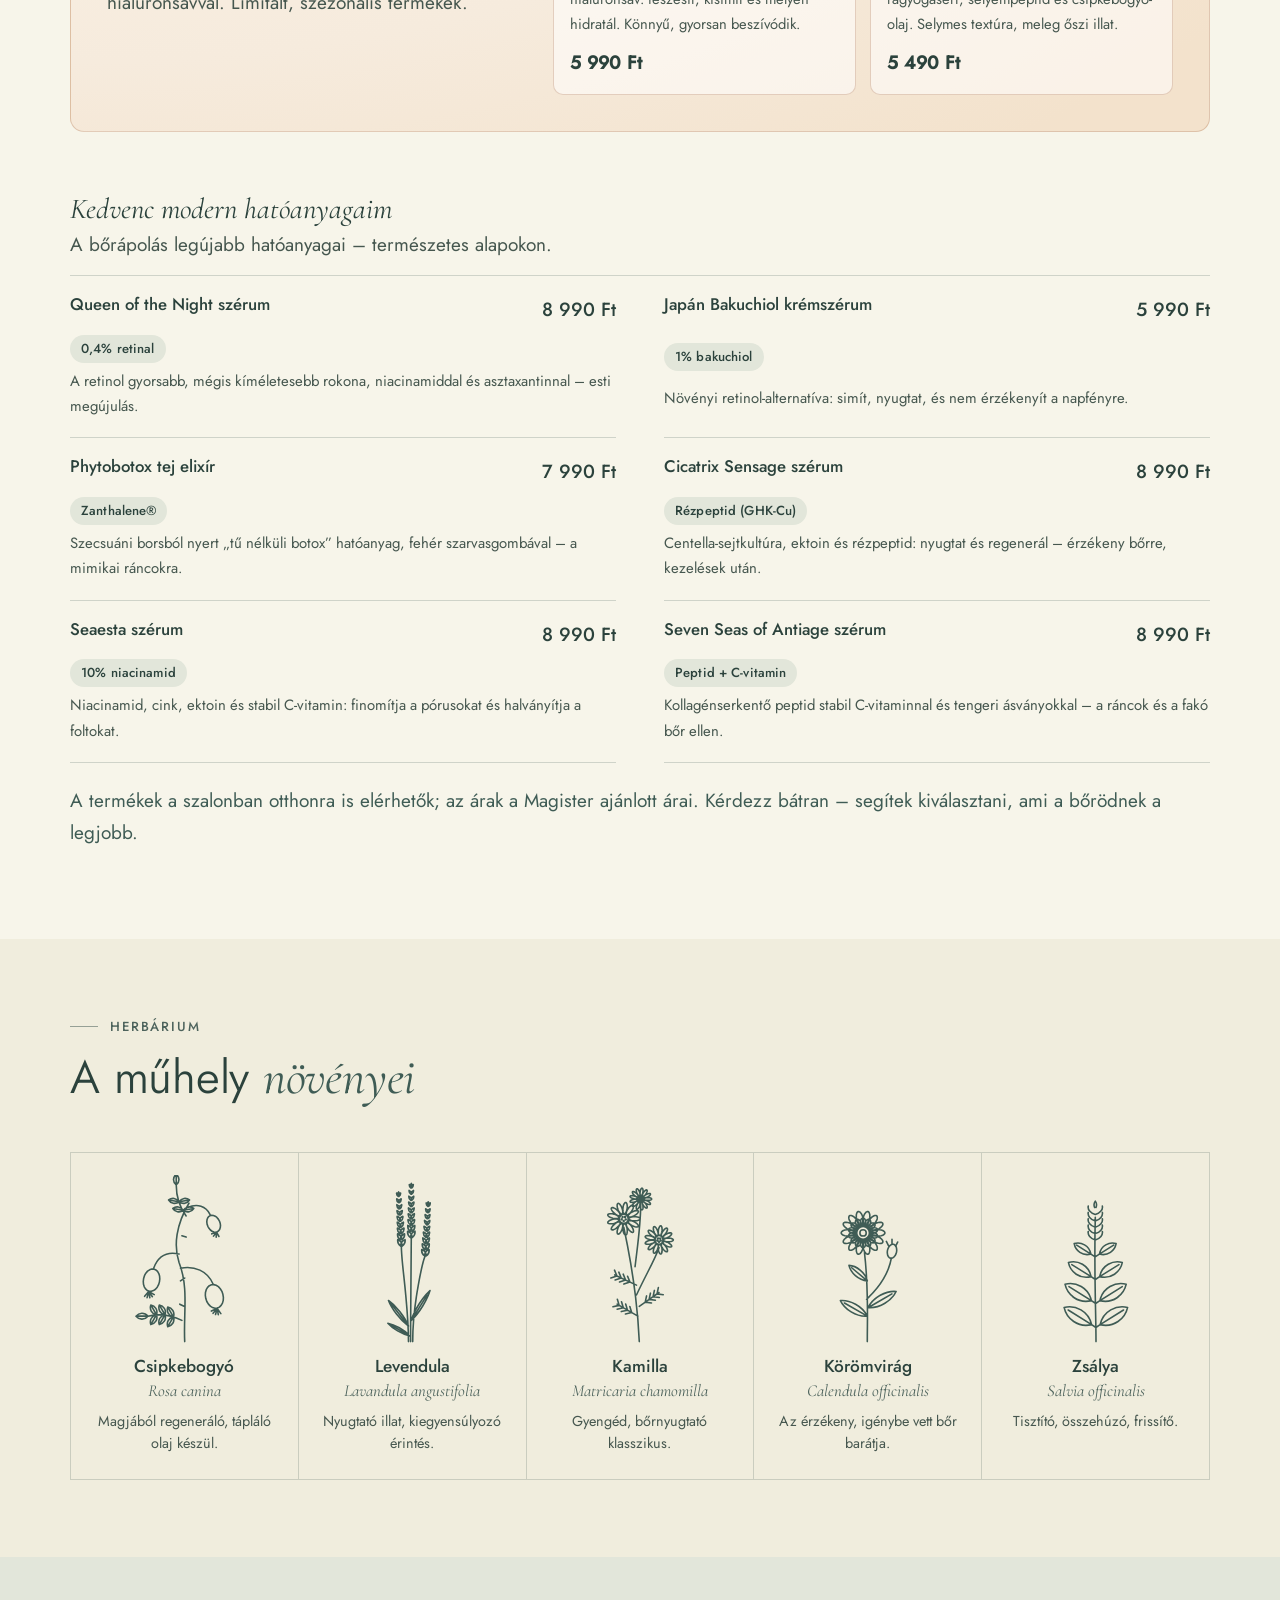
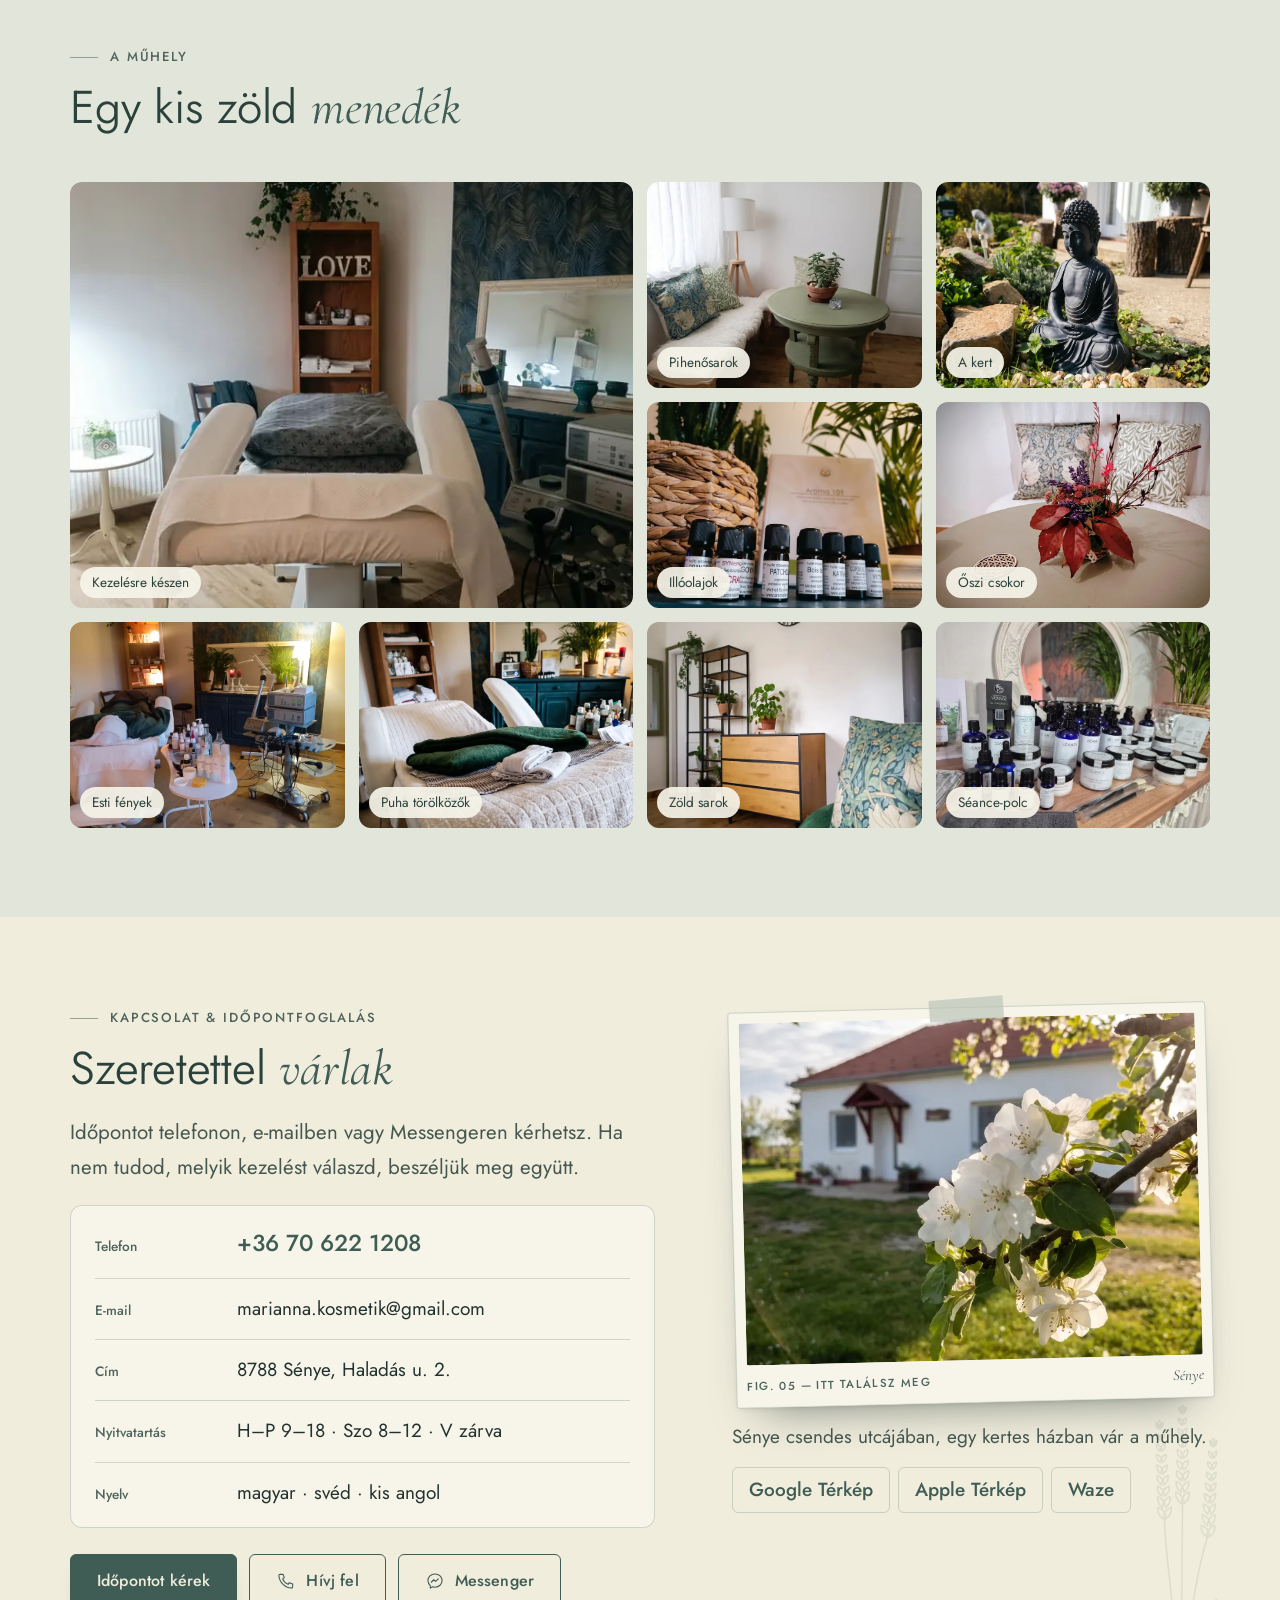
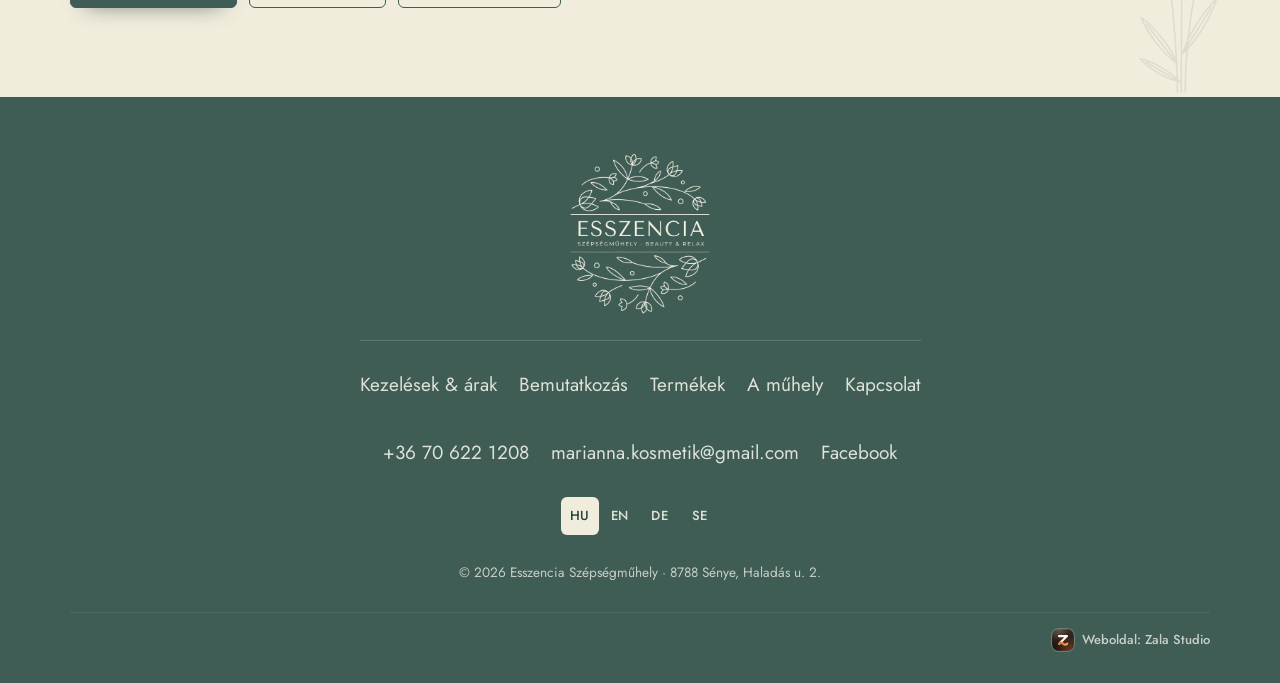
==== commit 4f70034c: "WIP (not released): Esszencia site overhaul" ====
--- a/adm-esszencia/www/index.html
+++ b/adm-esszencia/www/index.html
@@ -16,7 +16,7 @@
   <meta property="og:image" content="assets/img/og-image.jpg">
   <meta name="twitter:card" content="summary_large_image">
 
-  <link rel="preload" href="assets/fonts/jost-var.woff" as="font" type="font/woff" crossorigin>
+  <link rel="preload" href="assets/fonts/jost-var.woff2" as="font" type="font/woff2" crossorigin>
   <link rel="stylesheet" href="assets/css/style.css">
   <link rel="preload" as="image" href="assets/img/room-wide-1400.webp" imagesrcset="assets/img/room-wide-800.webp 800w, assets/img/room-wide-1400.webp 1400w, assets/img/room-wide-2000.webp 2000w" imagesizes="(max-width: 900px) 100vw, 52vw">
 
@@ -108,10 +108,10 @@
           <button class="petal-trigger hero__logo" type="button" data-petals aria-label="Esszencia logó – kattints egy kis szirom-esőért">
             <img src="assets/img/logo.webp" width="640" height="625" alt="Esszencia Szépségműhely · Beauty &amp; Relax">
           </button>
-          <h1 id="hero-title"><span class="visually-hidden">Esszencia Szépségműhely, Sénye – </span>Bőrápolás, amit a természet ihletett.</h1>
+          <h1 id="hero-title"><span class="visually-hidden">Esszencia Szépségműhely, Sénye – </span>Bőrápolás, amit a <span class="latin">természet ihletett.</span></h1>
           <p class="lede">Arcbőröket szépítek – és közben a lélek is kisimul. Gyógynövények, illóolajok és természetes, magyar Séance kozmetikumok egy csendes, kertes kis műhelyben.</p>
           <div class="btn-row">
-            <button class="btn" type="button" data-book>Időpontot kérek</button>
+            <button class="btn btn--go" type="button" data-book>Időpontot kérek<svg aria-hidden="true"><use href="#i-arrow"/></svg></button>
             <a class="btn btn--line" href="#kezelesek">Kezelések &amp; árak</a>
           </div>
         </div>
@@ -124,7 +124,7 @@
           </div>
           <figure class="mount hero__inset">
             <span class="tape" aria-hidden="true"></span>
-            <img src="assets/img/sage-700.webp" width="700" height="933" alt="Frissen szedett zsályalevelek">
+            <img src="assets/img/sage-360.webp" srcset="assets/img/sage-360.webp 360w, assets/img/sage-700.webp 700w" sizes="(max-width: 900px) 30vw, 190px" width="360" height="480" alt="Frissen szedett zsályalevelek">
             <figcaption><span>Fig. 01</span><span class="latin">Salvia officinalis</span></figcaption>
           </figure>
           <dl class="info-card" aria-label="Röviden">
@@ -154,8 +154,15 @@
     <!-- ============ SÉANCE RITUAL ============ -->
     <section class="section section--forest has-deco" id="seance" aria-labelledby="ritual-title">
       <svg class="deco deco--br" aria-hidden="true" focusable="false"><use href="#b-chamomile"/></svg>
-      <div class="wrap">
-        <header class="section-head section-head--center">
+      <div class="wrap ritual-grid">
+        <figure class="mount mount--tilt-l ritual__photo">
+          <span class="tape" aria-hidden="true"></span>
+          <img src="assets/img/seance-band-700.webp" srcset="assets/img/seance-band-700.webp 700w, assets/img/seance-band-1200.webp 1200w" sizes="(max-width: 900px) 60vw, 380px"
+               width="700" height="938" loading="lazy" decoding="async" alt="Séance feliratú törölköző és kék üveges kozmetikumok a kezelőágyon">
+          <figcaption><span>Séance-rituálé</span><span class="latin">aroma et cura</span></figcaption>
+        </figure>
+        <div>
+        <header class="section-head">
           <p class="label">A Séance-élmény</p>
           <h2 class="title" id="ritual-title">Egy óra, <span class="latin">csak neked</span></h2>
           <p class="lede">A Séance-kezelések az aromaterápiát és a hatékony bőrápolást ötvözik – kozmetikai eredmény és wellness-élmény egyszerre.</p>
@@ -167,6 +174,7 @@
           <li><span class="ritual__n">iv</span><div><h3>Célzott extrák</h3><p>Szükség esetén kiegészítő ápolás, például a szemkörnyékre vagy pigmentfoltokra.</p></div></li>
           <li><span class="ritual__n">v</span><div><h3>Befejezés</h3><p>Záró krém és személyre szabott tanács az otthoni ápoláshoz.</p></div></li>
         </ol>
+        </div>
       </div>
     </section>
 
@@ -300,7 +308,7 @@
             <p class="label">A műhely</p>
             <h2 class="title" id="gallery-title">Egy kis zöld <span class="latin">menedék</span></h2>
           </div>
-          <p class="gallery-count" aria-hidden="true"><span data-gallery-pos>1</span> / <span data-gallery-total>5</span></p>
+          <p class="gallery-count" aria-hidden="true"><span data-gallery-pos>1</span> / <span data-gallery-total>9</span></p>
         </header>
         <ul class="gallery" data-gallery>
           <li class="g-big"><button type="button" data-full="assets/img/room-love-1400.webp" data-caption="Kezelésre készen"><img src="assets/img/room-love-800.webp" srcset="assets/img/room-love-800.webp 800w, assets/img/room-love-1400.webp 1400w" sizes="(max-width: 760px) 84vw, 50vw" width="800" height="447" loading="lazy" decoding="async" alt="Kezelőágy szemből, mögötte LOVE feliratos polc"></button><p>Kezelésre készen</p></li>
@@ -308,6 +316,10 @@
           <li><button type="button" data-full="assets/img/garden-buddha-1400.webp" data-caption="A kert"><img src="assets/img/garden-buddha-800.webp" width="800" height="537" loading="lazy" decoding="async" alt="Ülő Buddha-szobor a sziklakertben"></button><p>A kert</p></li>
           <li><button type="button" data-full="assets/img/oils-1400.webp" data-caption="Illóolajok"><img src="assets/img/oils-800.webp" width="800" height="597" loading="lazy" decoding="async" alt="Illóolajos üvegcsék egy fonott kosár és pálmalevelek előtt"></button><p>Illóolajok</p></li>
           <li><button type="button" data-full="assets/img/bouquet-1400.webp" data-caption="Őszi csokor"><img src="assets/img/bouquet-800.webp" width="800" height="597" loading="lazy" decoding="async" alt="Őszi virágcsokor levendulával és piros levelekkel"></button><p>Őszi csokor</p></li>
+          <li><button type="button" data-full="assets/img/room-evening-1200.webp" data-caption="Esti fények"><img src="assets/img/room-evening-700.webp" width="700" height="938" loading="lazy" decoding="async" alt="A kezelőszoba este, meleg lámpafényben"></button><p>Esti fények</p></li>
+          <li><button type="button" data-full="assets/img/bed-towels-1400.webp" data-caption="Puha törölközők"><img src="assets/img/bed-towels-800.webp" width="800" height="597" loading="lazy" decoding="async" alt="Kezelőágy összehajtott zöld és fehér törölközőkkel"></button><p>Puha törölközők</p></li>
+          <li><button type="button" data-full="assets/img/lounge-shelf-1200.webp" data-caption="Zöld sarok"><img src="assets/img/lounge-shelf-700.webp" width="700" height="700" loading="lazy" decoding="async" alt="Polc cserepes növényekkel és falióra a pihenősarokban"></button><p>Zöld sarok</p></li>
+          <li><button type="button" data-full="assets/img/products-wide-1400.webp" data-caption="Séance-polc"><img src="assets/img/products-wide-800.webp" width="800" height="597" loading="lazy" decoding="async" alt="Séance kozmetikumok sora a polcon, mögöttük kerek tükör"></button><p>Séance-polc</p></li>
         </ul>
       </div>
     </section>
@@ -361,7 +373,7 @@
       <div class="lang-switch" role="group" aria-label="Nyelv választása"><button type="button" data-lang="hu" lang="hu" aria-label="Magyar" aria-pressed="true">HU</button><button type="button" data-lang="en" lang="en" aria-label="English" aria-pressed="false">EN</button><button type="button" data-lang="de" lang="de" aria-label="Deutsch" aria-pressed="false">DE</button><button type="button" data-lang="sv" lang="sv" aria-label="Svenska" aria-pressed="false">SE</button></div>
       <p class="footer-copy">© <span data-year>2026</span> Esszencia Szépségműhely · 8788 Sénye, Haladás u. 2.</p>
     </div>
-    <div class="wrap made"><a href="https://admcore.hu/" target="_blank" rel="noopener"><img src="assets/img/zala-mark.svg" alt="" width="22" height="22" loading="lazy"><span>Weboldal: Zala Studio</span></a></div>
+    <div class="wrap made"><a href="https://zalastudio.hu/" target="_blank" rel="noopener"><img src="assets/img/zala-mark.svg" alt="" width="22" height="22" loading="lazy"><span>Weboldal: Zala Studio</span></a></div>
   </footer>
 
   <!-- Phone: sticky quick-action bar -->
--- a/adm-esszencia/www/assets/css/style.css
+++ b/adm-esszencia/www/assets/css/style.css
@@ -4,8 +4,8 @@
    ========================================================================== */
 
 /* Self-hosted fonts (SIL Open Font License – see assets/fonts/OFL-*.txt) */
-@font-face { font-family: "Jost"; src: url("../fonts/jost-var.woff") format("woff"); font-weight: 300 500; font-style: normal; font-display: swap; }
-@font-face { font-family: "Cormorant Garamond"; src: url("../fonts/cormorant-italic-400.woff") format("woff"); font-weight: 400; font-style: italic; font-display: swap; }
+@font-face { font-family: "Jost"; src: url("../fonts/jost-var.woff2") format("woff2"); font-weight: 300 500; font-style: normal; font-display: swap; }
+@font-face { font-family: "Cormorant Garamond"; src: url("../fonts/cormorant-italic-400.woff2") format("woff2"); font-weight: 400; font-style: italic; font-display: swap; }
 
 :root {
   /* Logo palette */
@@ -31,6 +31,8 @@
   --gutter:   clamp(18px, 4vw, 40px);
   --section:  clamp(56px, 7vw, 96px);
   --radius:   6px;
+  --radius-lg: 12px;
+  --shadow:   0 22px 44px -28px rgba(31, 48, 43, .5);
   --ease:     cubic-bezier(.22, .61, .36, 1);
   --header-h: 76px;
 }
@@ -64,8 +66,9 @@
 .wrap--narrow { --wrap: 900px; }
 
 /* ---------- Type ---------- */
-.label { margin: 0 0 10px; font-size: .82rem; font-weight: 500; letter-spacing: .14em; text-transform: uppercase; color: var(--moss); }
-.title { margin: 0 0 16px; font-size: clamp(2rem, 3.4vw, 2.9rem); font-weight: 350; color: var(--pine); text-wrap: balance; }
+.label { display: flex; align-items: center; gap: 12px; margin: 0 0 10px; font-size: .82rem; font-weight: 500; letter-spacing: .14em; text-transform: uppercase; color: var(--moss); }
+.label::before { content: ""; flex: none; width: 28px; height: 1px; background: currentColor; opacity: .55; }
+.title { margin: 0 0 16px; font-size: clamp(2rem, 3.6vw, 3.1rem); font-weight: 350; letter-spacing: -.005em; color: var(--pine); text-wrap: balance; }
 .latin { font-family: var(--font-latin); font-style: italic; font-weight: 400; }
 .title .latin { color: var(--forest); font-size: 1.08em; }
 .lede { font-size: 1.08em; color: var(--text-soft); max-width: 36em; }
@@ -78,19 +81,23 @@
   min-height: 54px; padding: 12px 26px; border: 1.5px solid var(--forest); border-radius: var(--radius);
   background: var(--forest); color: var(--cream);
   font-size: 1rem; font-weight: 500; letter-spacing: .01em; text-decoration: none; white-space: nowrap;
-  transition: background .2s, color .2s, border-color .2s;
-}
-.btn:hover { background: var(--pine); border-color: var(--pine); }
+  box-shadow: 0 12px 22px -16px rgba(31, 48, 43, .7);
+  transition: background .2s, color .2s, border-color .2s, transform .2s var(--ease), box-shadow .2s;
+}
+.btn:hover { background: var(--pine); border-color: var(--pine); transform: translateY(-1px); box-shadow: 0 16px 26px -16px rgba(31, 48, 43, .8); }
+.btn:active { transform: none; }
 .btn svg { width: 20px; height: 20px; flex: none; }
-.btn--line { background: transparent; color: var(--forest); }
+.btn--go svg { transition: transform .25s var(--ease); }
+.btn--go:hover svg { transform: translateX(4px); }
+.btn--line { background: transparent; color: var(--forest); box-shadow: none; }
 .btn--line:hover { background: var(--forest); color: var(--cream); }
 .btn-row { display: flex; flex-wrap: wrap; gap: 12px; }
 .text-link { display: inline-flex; align-items: center; gap: 8px; color: var(--forest); font-weight: 500; text-underline-offset: 5px; }
 .text-link svg { width: 18px; height: 18px; }
 
 /* ---------- Header ---------- */
-.site-header { position: fixed; inset: 0 0 auto; z-index: 100; height: var(--header-h); background: rgba(240, 237, 221, .96); border-bottom: 1px solid transparent; transition: border-color .3s; }
-.site-header.is-scrolled { border-bottom-color: var(--line); }
+.site-header { position: fixed; inset: 0 0 auto; z-index: 100; height: var(--header-h); background: rgba(240, 237, 221, .86); -webkit-backdrop-filter: saturate(1.3) blur(12px); backdrop-filter: saturate(1.3) blur(12px); border-bottom: 1px solid transparent; transition: border-color .3s, box-shadow .3s; }
+.site-header.is-scrolled { border-bottom-color: var(--line); box-shadow: 0 10px 30px -24px rgba(31, 48, 43, .5); }
 .header-inner { height: 100%; display: flex; align-items: center; gap: 28px; }
 .brand { display: inline-flex; flex-direction: column; text-decoration: none; color: var(--forest); line-height: 1; margin-right: auto; }
 .brand__name { font-size: 1.35rem; letter-spacing: .28em; }
@@ -141,15 +148,35 @@
 @media (max-width: 420px) { .brand__sub { display: none; } }
 @media (max-width: 360px) { .menu-btn [data-menu-label] { display: none; } }
 
+/* ---------- Mounted photos ("herbarium sheets") ---------- */
+.mount { position: relative; margin: 0; padding: 10px 10px 8px; background: var(--sheet); border: 1px solid var(--line); border-radius: 3px; box-shadow: 0 24px 46px -26px rgba(31, 48, 43, .6), 0 2px 6px -3px rgba(31, 48, 43, .2); }
+.mount img { width: 100%; border-radius: 2px; object-fit: cover; }
+.mount figcaption { display: flex; justify-content: space-between; align-items: baseline; gap: 10px; padding-top: 8px; font-size: .72rem; font-weight: 500; letter-spacing: .12em; text-transform: uppercase; color: var(--moss); }
+.mount figcaption .latin { text-transform: none; letter-spacing: 0; font-size: .95rem; font-weight: 400; }
+.mount--tilt-r { transform: rotate(1.4deg); }
+.mount--tilt-l { transform: rotate(-1.4deg); }
+.tape { position: absolute; top: -10px; left: 50%; z-index: 2; width: 74px; height: 22px; transform: translateX(-50%) rotate(-3deg); background: rgba(189, 198, 185, .7); box-shadow: 0 1px 2px rgba(0,0,0,.06); }
+
 /* ---------- Hero ---------- */
-.hero { padding: calc(var(--header-h) + clamp(24px, 4vw, 48px)) 0 clamp(48px, 6vw, 80px); }
+.hero {
+  position: relative; overflow: hidden; padding: calc(var(--header-h) + clamp(24px, 4vw, 48px)) 0 clamp(56px, 7vw, 96px);
+  background: radial-gradient(70% 80% at 88% 0%, rgba(255, 255, 255, .6), transparent 62%), radial-gradient(50% 60% at 0% 100%, rgba(226, 230, 218, .7), transparent 70%);
+}
+.hero > .wrap { position: relative; z-index: 1; }
 .hero__grid { display: grid; grid-template-columns: .95fr 1.05fr; gap: clamp(32px, 5vw, 72px); align-items: center; }
 .petal-trigger { display: block; padding: 0; border: 0; background: none; cursor: pointer; }
 .hero__logo { width: min(100%, 300px, 30vh); min-width: 200px; margin-bottom: 24px; }
-.hero h1 { font-size: clamp(1.7rem, 2.6vw, 2.35rem); font-weight: 350; color: var(--pine); margin-bottom: 14px; text-wrap: balance; }
+.hero h1 { font-size: clamp(1.75rem, 3.1vw, 2.9rem); font-weight: 350; line-height: 1.14; letter-spacing: -.005em; color: var(--pine); margin-bottom: 16px; text-wrap: balance; }
+.hero h1 .latin { color: var(--forest); font-size: 1.1em; }
 .hero .lede { margin-bottom: 28px; }
+.hero__visual { position: relative; }
 .hero__photo { position: relative; }
-.hero__photo img { width: 100%; aspect-ratio: 4 / 3.4; object-fit: cover; border-radius: var(--radius); }
+.hero__photo::before { content: ""; position: absolute; inset: 14px -14px -14px 14px; border: 1px solid rgba(63, 92, 85, .34); border-radius: var(--radius); }
+.hero__photo img { position: relative; width: 100%; aspect-ratio: 4 / 3.3; object-fit: cover; border-radius: var(--radius); box-shadow: var(--shadow); }
+.hero__inset { position: absolute; right: -18px; bottom: -34px; z-index: 2; width: 30%; max-width: 190px; transform: rotate(4deg); }
+.hero__inset img { aspect-ratio: 3 / 3.6; }
+.hero__inset figcaption { font-size: .62rem; }
+.hero__inset figcaption .latin { font-size: .78rem; }
 .info-card { position: absolute; left: 16px; bottom: 16px; margin: 0; padding: 12px 16px; background: rgba(247, 245, 234, .96); border-radius: var(--radius); font-size: .88rem; box-shadow: 0 10px 30px -14px rgba(31, 48, 43, .45); }
 .info-card div { display: flex; justify-content: space-between; gap: 18px; padding: 3px 0; }
 .info-card dt { color: var(--moss); }
@@ -167,7 +194,6 @@
 .section { position: relative; padding: var(--section) 0; }
 .section--sage { background: var(--sage-100); }
 .section--sheet { background: var(--sheet); }
-.photo img { width: 100%; border-radius: var(--radius); object-fit: cover; }
 
 /* Quiet botanical corner drawings */
 .has-deco { overflow-x: clip; }
@@ -180,9 +206,10 @@
 
 /* ---------- Treatments & prices (accordion) ---------- */
 .services-intro { margin: -8px 0 22px; color: var(--moss); font-weight: 500; }
-.acc { border-top: 1px solid var(--line); }
-.acc:last-of-type { border-bottom: 1px solid var(--line); }
-.acc summary { display: block; padding: 20px 4px; cursor: pointer; list-style: none; }
+.acc { margin-bottom: 10px; border: 1px solid var(--line); border-radius: var(--radius-lg); background: rgba(247, 245, 234, .6); transition: background .25s, box-shadow .25s, border-color .25s; }
+.acc:hover { border-color: rgba(63, 92, 85, .4); }
+.acc[open] { background: var(--sheet); box-shadow: var(--shadow); }
+.acc summary { display: block; padding: 18px 20px; cursor: pointer; list-style: none; border-radius: var(--radius-lg); }
 .acc__row { display: flex; align-items: center; gap: 16px; }
 .acc summary::-webkit-details-marker { display: none; }
 .acc summary:hover .acc__title { color: var(--forest); }
@@ -191,7 +218,7 @@
 .acc__chev { width: 34px; height: 34px; flex: none; display: grid; place-items: center; border-radius: 50%; border: 1px solid var(--line); color: var(--forest); transition: transform .25s var(--ease), background .2s; }
 .acc__chev svg { width: 18px; height: 18px; }
 .acc[open] .acc__chev { transform: rotate(180deg); background: var(--forest); color: var(--cream); border-color: var(--forest); }
-.acc__body { padding: 0 4px 26px; }
+.acc__body { padding: 0 20px 22px; }
 .acc__intro { margin: 0 0 14px; color: var(--text-soft); font-size: .95rem; max-width: 46em; }
 .acc__intro.is-long p { margin: 0; display: -webkit-box; -webkit-line-clamp: 3; -webkit-box-orient: vertical; overflow: hidden; }
 .acc__intro.is-long.is-open p { display: block; overflow: visible; }
@@ -203,7 +230,7 @@
 .svc__name small { display: block; color: var(--text-soft); font-size: .85rem; line-height: 1.5; margin-top: 2px; }
 .svc__tag { display: inline-block; margin-left: 8px; padding: 1px 8px; border-radius: 99px; background: var(--sage-300); color: var(--pine); font-size: .72rem; vertical-align: 2px; }
 .svc__right { text-align: right; white-space: nowrap; }
-.svc__price { display: block; font-weight: 500; color: var(--forest); }
+.svc__price { display: block; font-weight: 500; color: var(--forest); font-variant-numeric: tabular-nums; }
 .svc__dur { display: block; font-size: .82rem; color: var(--moss); }
 .acc__foot { display: flex; flex-wrap: wrap; justify-content: space-between; align-items: center; gap: 12px 20px; margin-top: 18px; }
 .acc__note { margin: 0; color: var(--forest); font-size: .92rem; }
@@ -211,6 +238,8 @@
 @media (max-width: 760px) {
   .svc-list--two { grid-template-columns: 1fr; }
   .acc__row { flex-wrap: wrap; row-gap: 2px; }
+  .acc summary { padding: 16px; }
+  .acc__body { padding: 0 16px 18px; }
   .acc__title { flex: 1 1 70%; font-size: 1.15rem; }
   .acc__meta { order: 3; flex-basis: 100%; }
   .acc__chev { order: 2; }
@@ -219,10 +248,10 @@
 
 /* ---------- About ---------- */
 .about { display: grid; grid-template-columns: .8fr 1.2fr; gap: clamp(32px, 6vw, 80px); align-items: center; }
-.quote { margin: 0 0 28px; font-size: 1.15em; line-height: 1.6; color: var(--pine); }
+.quote { margin: 0 0 28px; padding-left: clamp(16px, 2vw, 24px); border-left: 2px solid var(--sage-300); font-size: 1.15em; line-height: 1.6; color: var(--pine); }
 .quote p { margin-bottom: 10px; }
-.quote footer { font-size: .9rem; color: var(--moss); font-weight: 500; }
-.season-card { display: grid; grid-template-columns: 96px 1fr; gap: 18px; align-items: center; padding: 16px; border-radius: var(--radius); background: var(--sheet); border: 1px solid var(--line); }
+.quote footer { font-family: var(--font-latin); font-style: italic; font-size: 1.2rem; color: var(--forest); }
+.season-card { display: grid; grid-template-columns: 96px 1fr; gap: 18px; align-items: center; padding: 16px; border-radius: var(--radius-lg); background: var(--sheet); border: 1px solid var(--line); }
 .season-card img { width: 96px; height: 96px; object-fit: cover; border-radius: 50%; }
 .season-card__label { margin: 0 0 2px; font-size: .82rem; color: var(--moss); font-weight: 500; }
 .season-card h3 { font-size: 1.2rem; color: var(--pine); margin-bottom: 4px; }
@@ -298,8 +327,9 @@
 
 /* ---------- Contact ---------- */
 .contact { display: grid; grid-template-columns: 1.1fr .9fr; gap: clamp(32px, 6vw, 80px); }
-.contact-lines { margin: 4px 0 26px; border-top: 1px solid var(--line); }
+.contact-lines { margin: 4px 0 26px; padding: 4px clamp(16px, 2.4vw, 24px); border: 1px solid var(--line); border-radius: var(--radius-lg); background: var(--sheet); }
 .contact-lines li { display: grid; grid-template-columns: 130px 1fr; gap: 12px; align-items: baseline; padding: 14px 0; border-bottom: 1px solid var(--line); }
+.contact-lines li:last-child { border-bottom: 0; }
 .contact-lines small { font-size: .85rem; color: var(--moss); font-weight: 500; }
 .contact-lines a, .contact-lines span { color: var(--ink); text-decoration: none; overflow-wrap: anywhere; }
 .contact-lines a { display: inline-block; padding: 4px 0; margin: -4px 0; }
@@ -316,6 +346,7 @@
 .site-footer { background: var(--forest); color: var(--on-forest); padding: 56px 0 32px; text-align: center; }
 .footer-grid { display: flex; flex-direction: column; align-items: center; gap: 20px; }
 .footer-logo { width: 170px; }
+.footer-links { padding-top: 20px; border-top: 1px solid rgba(221, 226, 216, .2); }
 .footer-links, .footer-contact { display: flex; flex-wrap: wrap; justify-content: center; gap: 4px 22px; margin: 0; }
 .footer-links a, .footer-contact a { display: inline-block; padding: 8px 0; color: var(--on-forest); text-decoration: none; }
 .footer-links a:hover, .footer-contact a:hover { color: #fff; text-decoration: underline; text-underline-offset: 5px; }
@@ -335,7 +366,7 @@
 /* ---------- Phone: sticky action bar ---------- */
 .action-bar {
   position: fixed; left: 0; right: 0; bottom: 0; z-index: 90; display: none; grid-template-columns: auto 1fr; gap: 8px;
-  padding: 10px 12px calc(10px + env(safe-area-inset-bottom)); background: rgba(240, 237, 221, .97); border-top: 1px solid var(--line);
+  padding: 10px 12px calc(10px + env(safe-area-inset-bottom)); background: rgba(240, 237, 221, .9); -webkit-backdrop-filter: blur(12px); backdrop-filter: blur(12px); border-top: 1px solid var(--line);
   transform: translateY(110%); transition: transform .35s var(--ease);
 }
 .action-bar.is-visible { transform: none; }
@@ -362,6 +393,10 @@
   .sheet__inner { padding-bottom: calc(22px + env(safe-area-inset-bottom)); }
 }
 
+/* ---------- Gentle rise when a block scrolls into view (main.js adds .rv) ---------- */
+.js .rv { opacity: 0; translate: 0 16px; transition: opacity .7s var(--ease), translate .7s var(--ease); }
+.js .rv.is-in { opacity: 1; translate: none; }
+
 /* ---------- Petal shower (click the hero logo) ---------- */
 .petal { position: fixed; top: -30px; z-index: 300; pointer-events: none; color: var(--sage-500); animation: petal-fall var(--d, 6s) linear forwards; }
 .petal svg { width: var(--s, 18px); height: var(--s, 18px); }
@@ -371,29 +406,11 @@
   html { scroll-behavior: auto; }
   *, *::before, *::after { animation-duration: .01ms !important; transition-duration: .01ms !important; }
 }
-@media print { .site-header, .action-bar, .lightbox, .sheet, .deco { display: none !important; } body { background: #fff; } }
+@media print { .site-header, .action-bar, .lightbox, .sheet, .deco { display: none !important; } body { background: #fff; } .js .rv { opacity: 1; translate: none; } }
 
 /* ==========================================================================
    v1.2 — refined herbarium details, livelier photos, phone-first polish
    ========================================================================== */
-
-/* Mounted photos ("herbarium sheets") */
-.mount { position: relative; margin: 0; padding: 10px 10px 8px; background: var(--sheet); border: 1px solid var(--line); border-radius: 3px; box-shadow: 0 18px 40px -24px rgba(31, 48, 43, .55); }
-.mount img { width: 100%; border-radius: 2px; object-fit: cover; }
-.mount figcaption { display: flex; justify-content: space-between; align-items: baseline; gap: 10px; padding-top: 8px; font-size: .72rem; font-weight: 500; letter-spacing: .12em; text-transform: uppercase; color: var(--moss); }
-.mount figcaption .latin { text-transform: none; letter-spacing: 0; font-size: .95rem; font-weight: 400; }
-.mount--tilt-r { transform: rotate(1.4deg); }
-.mount--tilt-l { transform: rotate(-1.4deg); }
-.tape { position: absolute; top: -10px; left: 50%; z-index: 2; width: 74px; height: 22px; transform: translateX(-50%) rotate(-3deg); background: rgba(189, 198, 185, .7); box-shadow: 0 1px 2px rgba(0,0,0,.06); }
-
-/* Hero collage */
-.hero { position: relative; overflow: hidden; }
-.hero__visual { position: relative; }
-.hero__photo img { width: 100%; aspect-ratio: 4 / 3.3; object-fit: cover; border-radius: var(--radius); }
-.hero__inset { position: absolute; right: -18px; bottom: -34px; z-index: 2; width: 30%; max-width: 190px; transform: rotate(4deg); }
-.hero__inset img { aspect-ratio: 3 / 3.6; }
-.hero__inset figcaption { font-size: .62rem; }
-.hero__inset figcaption .latin { font-size: .78rem; }
 
 /* Drifting leaves – desktop only, very slow */
 .leaves { display: none; }
@@ -408,7 +425,6 @@
 }
 @keyframes leaf-fall { 0% { transform: translate3d(0,0,0) rotate(0); opacity: 0; } 10% { opacity: .35; } 85% { opacity: .25; } 100% { transform: translate3d(-50px, 105vh, 0) rotate(220deg); opacity: 0; } }
 @keyframes leaf-sway { from { transform: translateX(-14px) rotate(-16deg); } to { transform: translateX(14px) rotate(20deg); } }
-.hero > .wrap { position: relative; z-index: 1; }
 
 /* Forest band: the Séance ritual */
 .section--forest { background: var(--forest); color: var(--on-forest); }
@@ -417,15 +433,17 @@
 .section--forest .title .latin { color: var(--sage-300); }
 .section--forest .lede { color: var(--on-forest); }
 .section--forest .deco { color: var(--cream); opacity: .08; }
-.section-head--center { text-align: center; }
-.section-head--center .lede { margin-inline: auto; }
 .section-head--row { display: flex; justify-content: space-between; align-items: flex-end; gap: 16px; }
 .section-head--row .title { margin-bottom: 0; }
-.ritual { display: grid; grid-template-columns: repeat(5, 1fr); gap: 24px; counter-reset: r; }
-.ritual li { display: flex; flex-direction: column; gap: 10px; padding-top: 18px; border-top: 1px solid rgba(221, 226, 216, .28); }
-.ritual__n { font-family: var(--font-latin); font-style: italic; font-size: 2.1rem; line-height: 1; color: var(--sage-300); }
-.ritual h3 { font-size: 1.08rem; font-weight: 500; color: var(--cream); margin-bottom: 4px; }
-.ritual p { margin: 0; font-size: .95rem; color: var(--on-forest); }
+.section--forest .label::before { opacity: .7; }
+.ritual-grid { display: grid; grid-template-columns: .78fr 1.22fr; gap: clamp(36px, 6vw, 88px); align-items: center; }
+.ritual__photo { max-width: 380px; justify-self: center; }
+.ritual__photo img { aspect-ratio: 3 / 4; }
+.ritual li { display: flex; align-items: baseline; gap: 20px; padding: 16px 0; border-bottom: 1px solid rgba(221, 226, 216, .2); }
+.ritual li:first-child { border-top: 1px solid rgba(221, 226, 216, .2); }
+.ritual__n { flex: none; width: 44px; font-family: var(--font-latin); font-style: italic; font-size: 1.9rem; line-height: 1; text-align: center; color: var(--sage-300); }
+.ritual h3 { font-size: 1.12rem; font-weight: 500; color: var(--cream); margin-bottom: 4px; }
+.ritual p { margin: 0; font-size: .98rem; color: var(--on-forest); }
 
 /* About photo */
 .about__photo { max-width: 400px; justify-self: center; }
@@ -445,6 +463,7 @@
 .plates { display: grid; grid-template-columns: repeat(5, 1fr); border-top: 1px solid var(--line); border-left: 1px solid var(--line); }
 .plate { padding: 22px 16px 24px; border-right: 1px solid var(--line); border-bottom: 1px solid var(--line); text-align: center; background: var(--cream); transition: background .3s; }
 .plate:hover { background: var(--sheet); }
+.plate h3 + .latin { font-size: 1.05rem; }
 .plate__art { display: block; width: 100%; max-width: 120px; aspect-ratio: 170 / 240; margin: 0 auto 12px; color: var(--forest); transform-origin: 50% 100%; transition: transform 1s var(--ease); }
 .plate:hover .plate__art { transform: rotate(-3deg); }
 .plate h3 { font-size: 1.08rem; font-weight: 500; color: var(--pine); }
@@ -456,7 +475,7 @@
 .gallery { display: grid; grid-template-columns: repeat(4, 1fr); gap: 14px; }
 .gallery li { position: relative; }
 .gallery .g-big { grid-column: span 2; grid-row: span 2; }
-.gallery button { display: block; width: 100%; height: 100%; padding: 0; border: 0; border-radius: var(--radius); overflow: hidden; background: var(--sage-300); cursor: zoom-in; }
+.gallery button { display: block; width: 100%; height: 100%; padding: 0; border: 0; border-radius: var(--radius-lg); overflow: hidden; background: var(--sage-300); cursor: zoom-in; }
 .gallery img { width: 100%; height: 100%; aspect-ratio: 4 / 3; object-fit: cover; transition: transform .7s var(--ease); }
 .gallery .g-big img { aspect-ratio: auto; }
 .gallery button:hover img { transform: scale(1.04); }
@@ -471,7 +490,9 @@
 
 /* ---------- Tablet ---------- */
 @media (max-width: 900px) {
-  .ritual { grid-template-columns: 1fr 1fr; }
+  .ritual-grid { grid-template-columns: 1fr; }
+  .ritual__photo { display: none; }
+  .hero__photo::before { inset: 8px -8px -8px 8px; }
   .hero__inset { right: 4px; bottom: auto; top: -22px; width: 26%; transform: rotate(5deg); }
   .collage { width: min(100%, 460px); margin: 0 auto; }
   .products-intro .collage { order: -1; }
@@ -499,11 +520,9 @@
   .info-card dt { font-size: .78rem; }
   .info-card dd { text-align: left; font-size: .86rem; line-height: 1.35; }
 
-  /* ritual as a quiet timeline */
-  .ritual { grid-template-columns: 1fr; gap: 0; position: relative; }
-  .ritual li { flex-direction: row; align-items: baseline; gap: 16px; padding: 14px 0; border-top: 0; border-bottom: 1px solid rgba(221, 226, 216, .2); }
-  .ritual li:last-child { border-bottom: 0; }
-  .ritual__n { width: 34px; flex: none; font-size: 1.6rem; text-align: center; }
+  /* ritual: tighter timeline */
+  .ritual li { gap: 16px; padding: 14px 0; }
+  .ritual__n { width: 34px; font-size: 1.6rem; }
   .ritual h3 { font-size: 1.02rem; }
   .ritual p { font-size: .92rem; }
 
@@ -592,10 +611,6 @@
 .bk-field small { display: block; margin-top: 6px; color: var(--moss); font-size: .88rem; }
 .bk-field.has-err input { border-color: #9B2C2C; }
 .bk-err { display: block; margin-top: 6px; font-style: normal; color: #9B2C2C; font-size: .9rem; }
-.bk-check { display: flex; gap: 12px; align-items: flex-start; margin: 20px 0 0; padding: 14px; border-radius: 10px; background: var(--sage-100); cursor: pointer; }
-.bk-check input { flex: none; width: 26px; height: 26px; margin: 0; accent-color: var(--forest); }
-.bk-check small { display: block; margin-top: 4px; color: var(--moss); font-size: .86rem; }
-.bk-check.has-err { box-shadow: inset 0 0 0 2px #9B2C2C; }
 .bk-hp { position: absolute !important; left: -9999px; width: 1px; height: 1px; opacity: 0; }
 .bk-alert { margin: 16px 0 0; padding: 12px 14px; border-radius: 10px; background: #F5DEDB; color: #7A2222; }
 .bk-alert a { color: inherit; font-weight: 600; }
